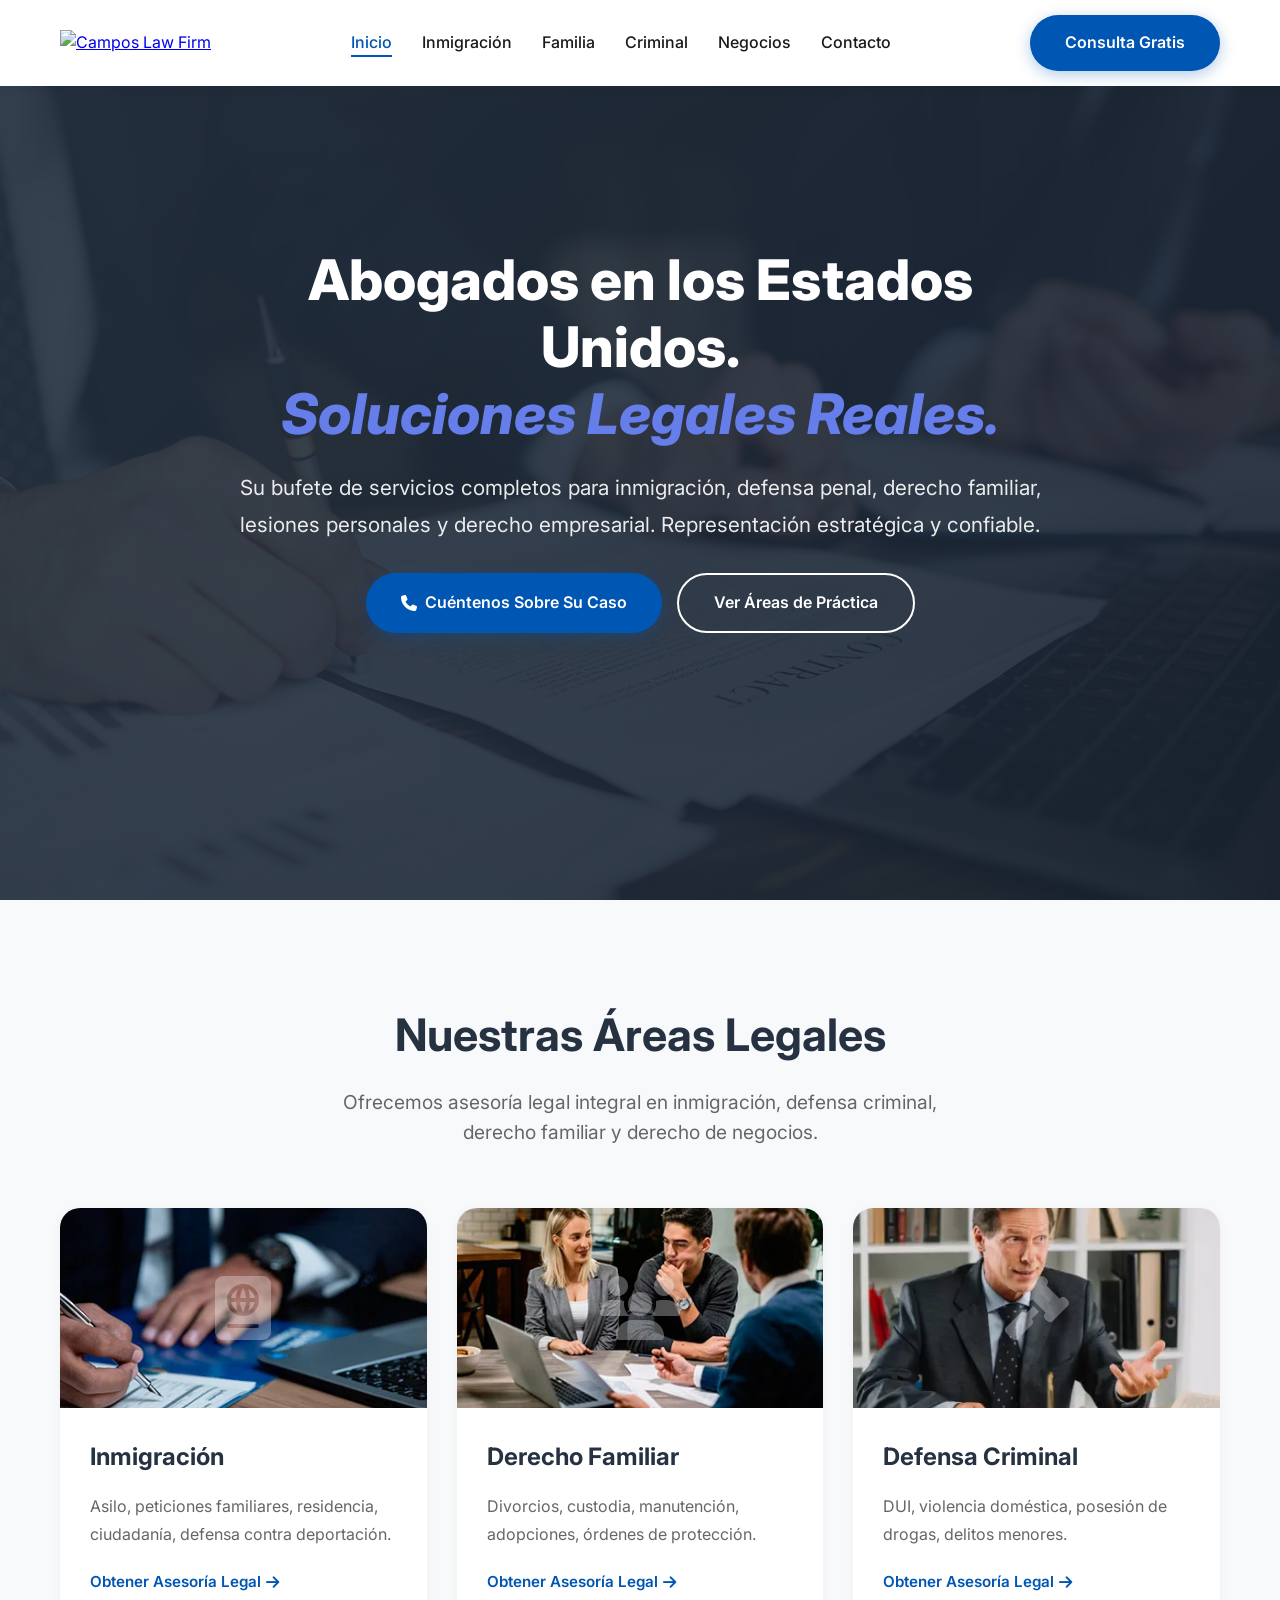
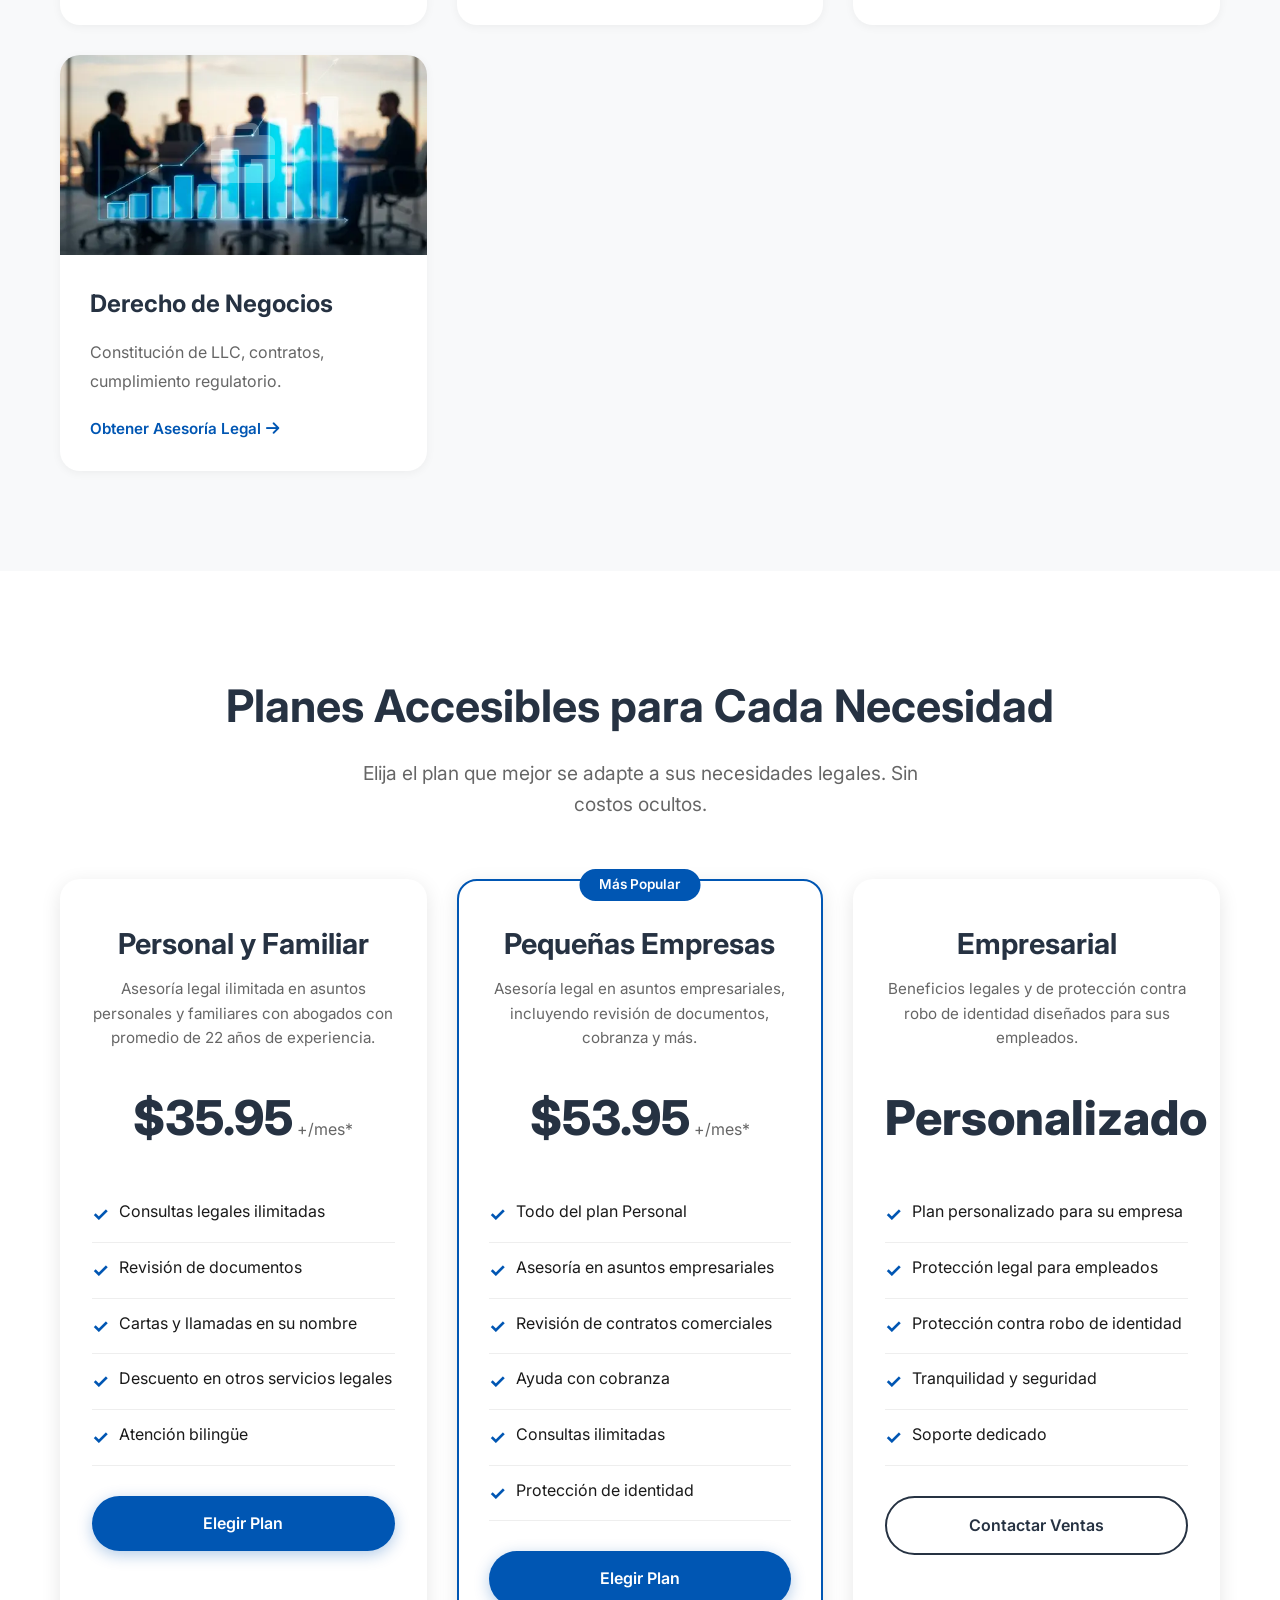
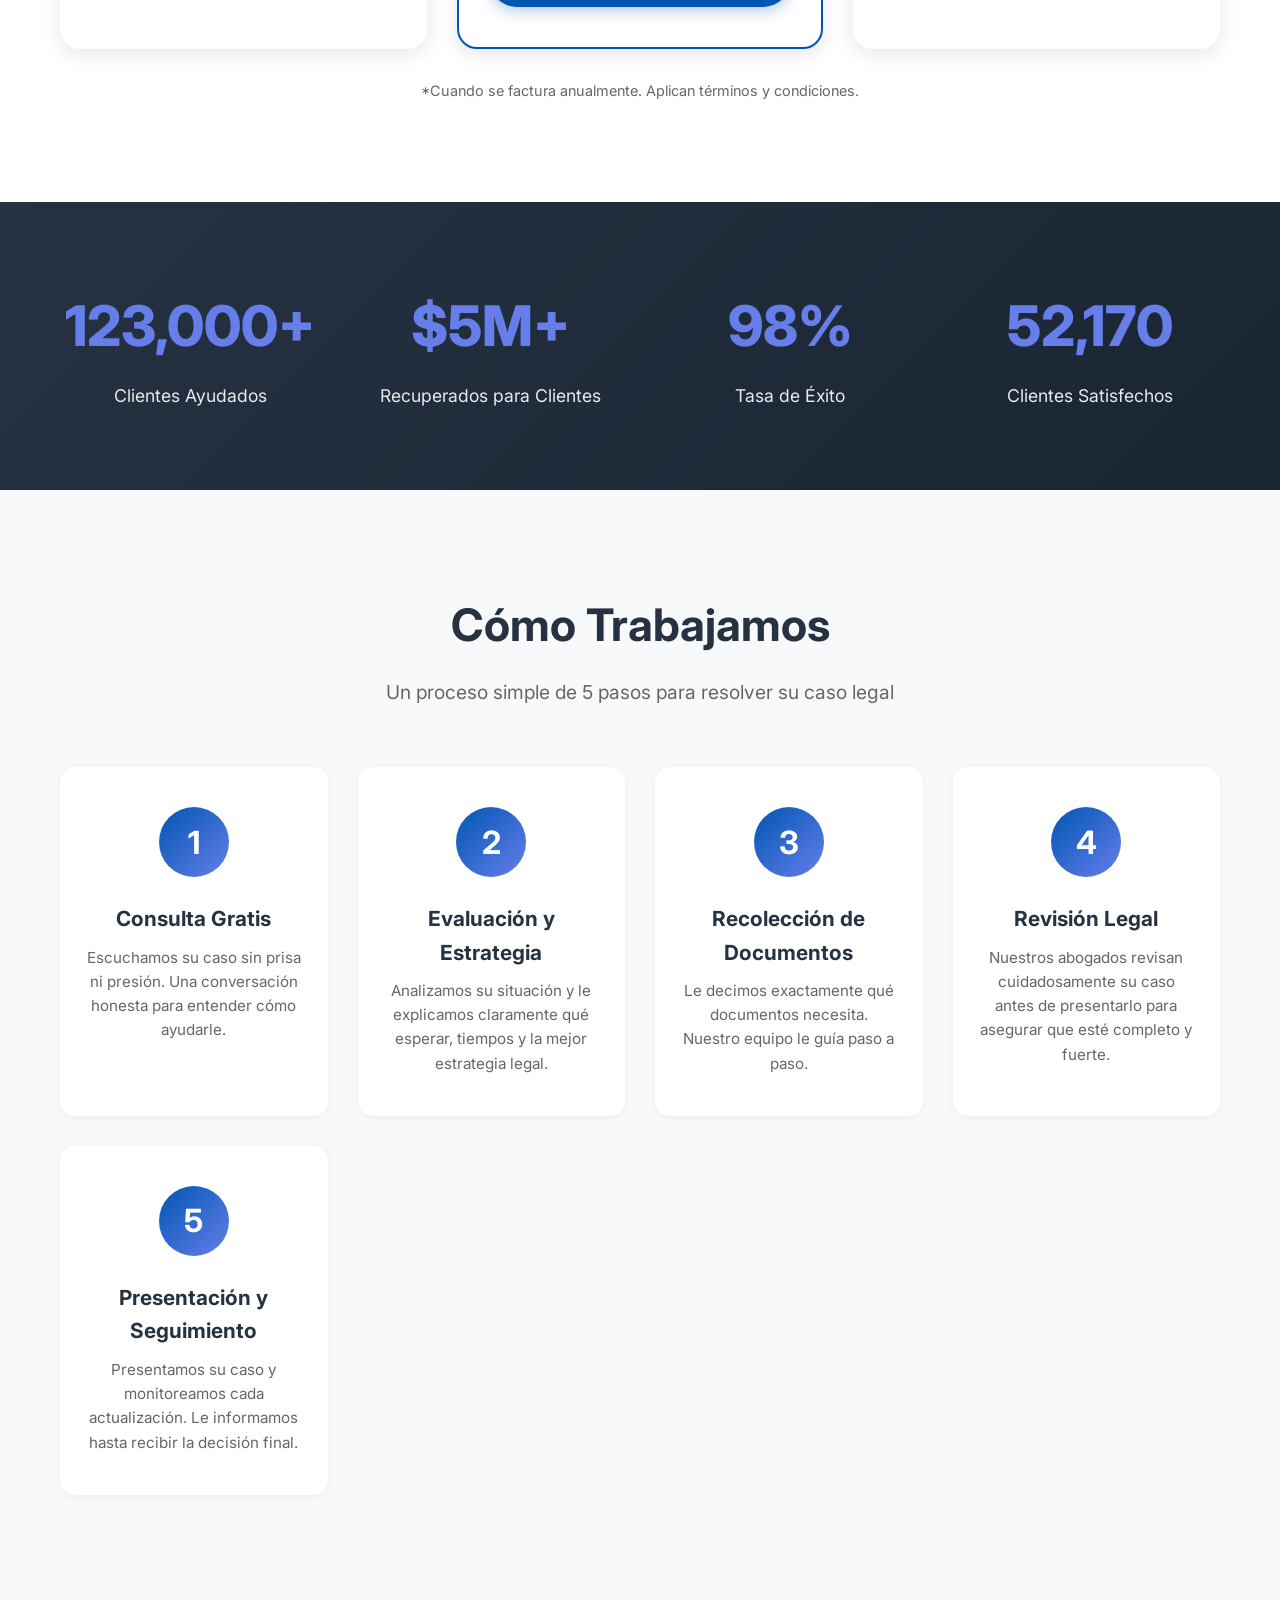
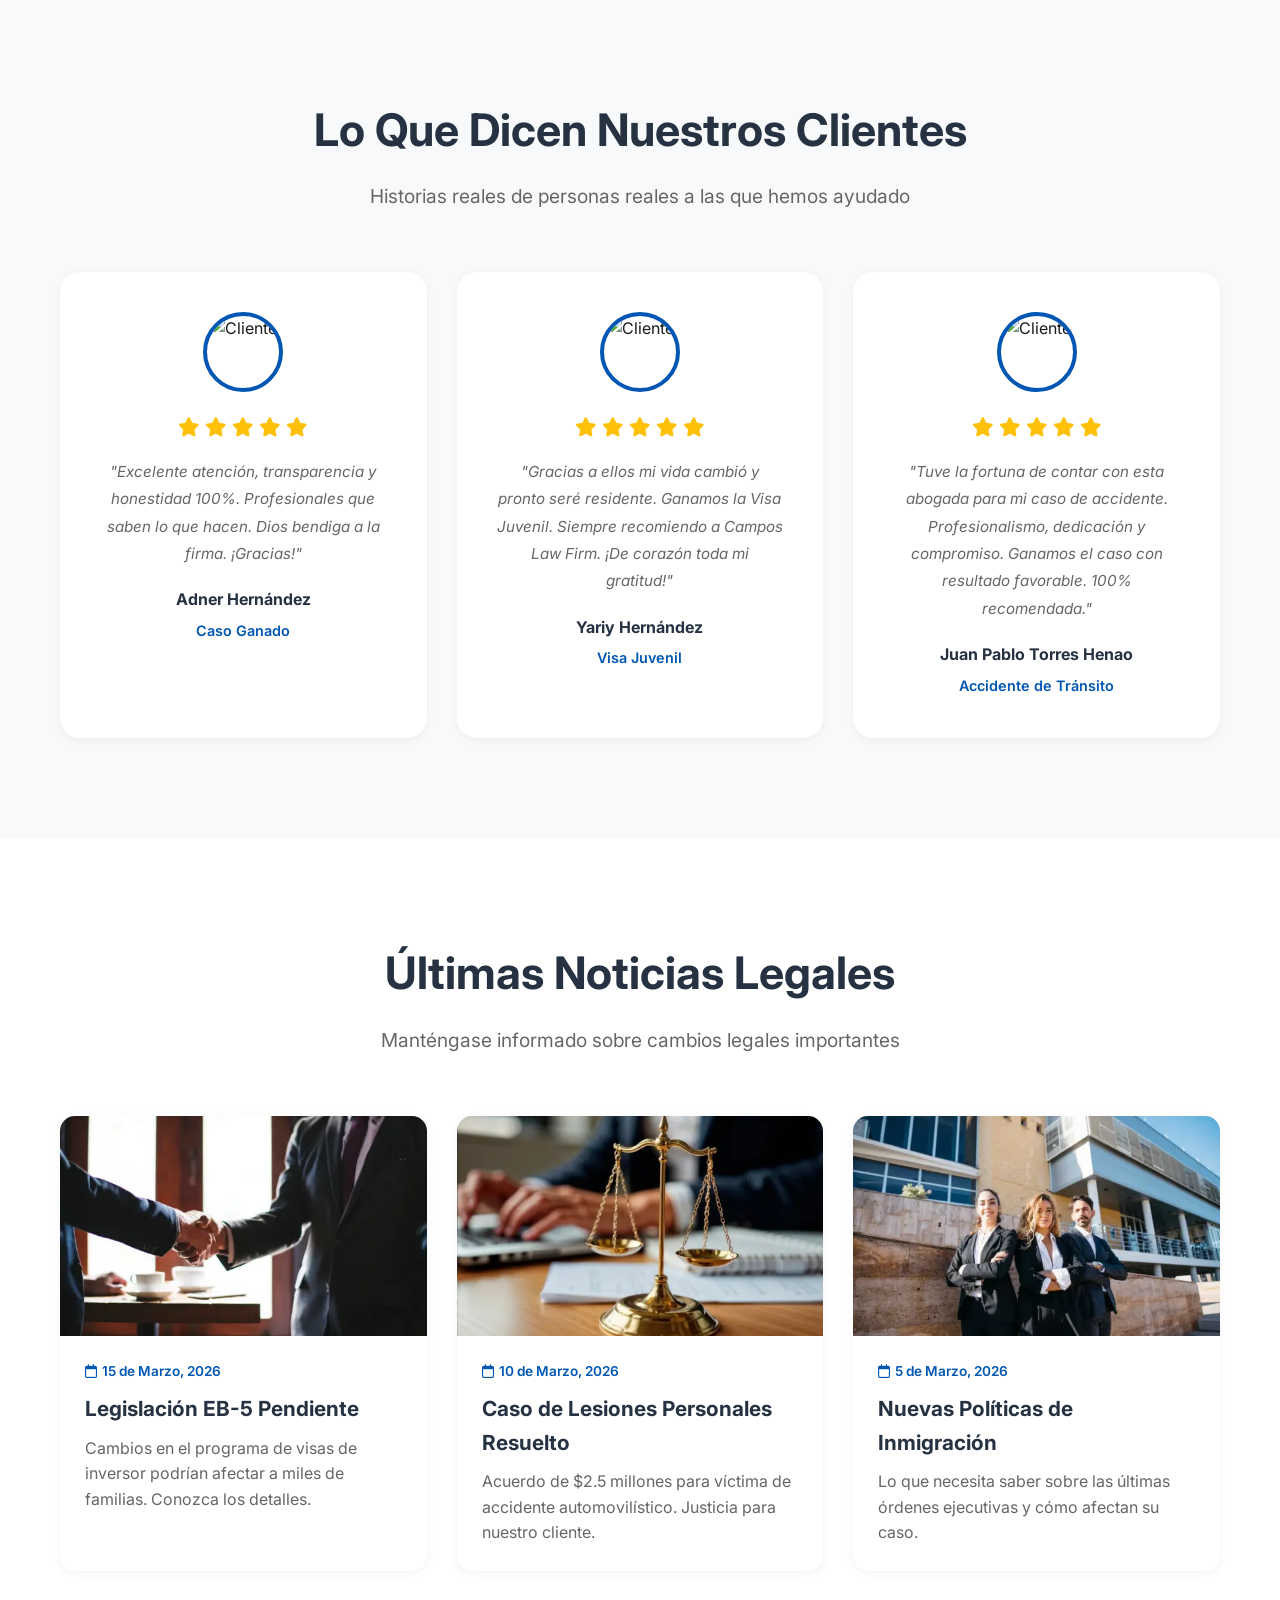
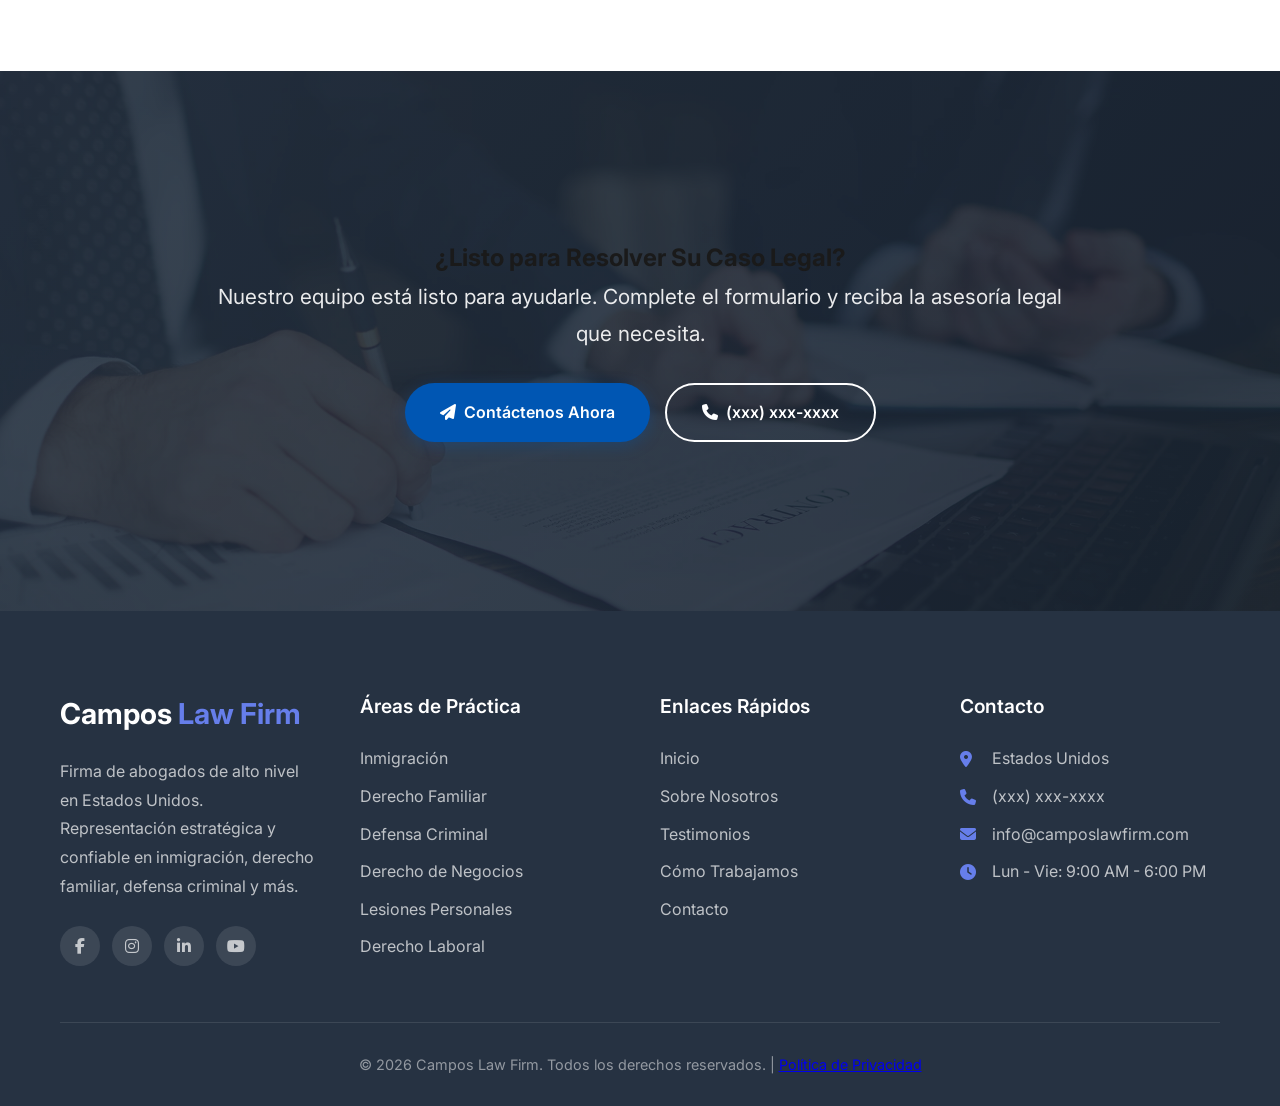
==== index.html @ b009c507 "Con header y footer" ====
<!DOCTYPE html>
<html lang="es">
<head>
  <meta charset="UTF-8">
  <meta name="viewport" content="width=device-width, initial-scale=1.0">
  <meta name="description" content="Campos Law Firm - Abogados en Estados Unidos. Especialistas en inmigración, derecho familiar, defensa criminal y más. Consulta gratis.">
  <title>Campos Law Firm | Abogados en Español - Estados Unidos</title>
  
  <!-- Fonts -->
  <link rel="preconnect" href="https://fonts.googleapis.com">
  <link rel="preconnect" href="https://fonts.gstatic.com" crossorigin>
  <link href="https://fonts.googleapis.com/css2?family=Inter:wght@400;500;600;700;800&display=swap" rel="stylesheet">
  
  <!-- Icons -->
  <link rel="stylesheet" href="https://cdnjs.cloudflare.com/ajax/libs/font-awesome/6.4.0/css/all.min.css">
  
  <!-- Styles -->
  <link rel="stylesheet" href="styles.css">
</head>
<body>
  <!-- Header Container -->
  <div id="header-container"></div>

  <!-- Hero Section -->
  <section class="hero">
    <div class="hero-content">
      <h1>Abogados en los Estados Unidos.<br><span>Soluciones Legales Reales.</span></h1>
      <p>Su bufete de servicios completos para inmigración, defensa penal, derecho familiar, lesiones personales y derecho empresarial. Representación estratégica y confiable.</p>
      <div class="hero-buttons">
        <a href="contacto.html" class="btn btn-primary">
          <i class="fas fa-phone"></i>
          Cuéntenos Sobre Su Caso
        </a>
        <a href="#areas" class="btn btn-outline">
          Ver Áreas de Práctica
        </a>
      </div>
    </div>
  </section>

  <!-- Áreas de Práctica -->
  <section id="areas" class="practice-areas">
    <div class="container">
      <div class="section-header animate-on-scroll">
        <h2>Nuestras Áreas Legales</h2>
        <p>Ofrecemos asesoría legal integral en inmigración, defensa criminal, derecho familiar y derecho de negocios.</p>
      </div>
      
      <div class="areas-grid">
        <a href="inmigracion.html" class="area-card animate-on-scroll">
          <div class="area-card-image">
            <img src="images/practice-inmigracion.webp" alt="Inmigración">
            <i class="fas fa-passport area-card-icon"></i>
          </div>
          <div class="area-card-content">
            <h3>Inmigración</h3>
            <p>Asilo, peticiones familiares, residencia, ciudadanía, defensa contra deportación.</p>
            <span class="read-more">Obtener Asesoría Legal <i class="fas fa-arrow-right"></i></span>
          </div>
        </a>
        
        <a href="familia.html" class="area-card animate-on-scroll">
          <div class="area-card-image">
            <img src="images/practice-familiar.webp" alt="Derecho Familiar">
            <i class="fas fa-users area-card-icon"></i>
          </div>
          <div class="area-card-content">
            <h3>Derecho Familiar</h3>
            <p>Divorcios, custodia, manutención, adopciones, órdenes de protección.</p>
            <span class="read-more">Obtener Asesoría Legal <i class="fas fa-arrow-right"></i></span>
          </div>
        </a>
        
        <a href="criminal.html" class="area-card animate-on-scroll">
          <div class="area-card-image">
            <img src="images/practice-criminal.webp" alt="Defensa Criminal">
            <i class="fas fa-gavel area-card-icon"></i>
          </div>
          <div class="area-card-content">
            <h3>Defensa Criminal</h3>
            <p>DUI, violencia doméstica, posesión de drogas, delitos menores.</p>
            <span class="read-more">Obtener Asesoría Legal <i class="fas fa-arrow-right"></i></span>
          </div>
        </a>
        
        <a href="negocios.html" class="area-card animate-on-scroll">
          <div class="area-card-image">
            <img src="images/practice-negocios.webp" alt="Derecho de Negocios">
            <i class="fas fa-briefcase area-card-icon"></i>
          </div>
          <div class="area-card-content">
            <h3>Derecho de Negocios</h3>
            <p>Constitución de LLC, contratos, cumplimiento regulatorio.</p>
            <span class="read-more">Obtener Asesoría Legal <i class="fas fa-arrow-right"></i></span>
          </div>
        </a>
      </div>
    </div>
  </section>

  <!-- Planes y Precios -->
  <section class="pricing">
    <div class="container">
      <div class="section-header animate-on-scroll">
        <h2>Planes Accesibles para Cada Necesidad</h2>
        <p>Elija el plan que mejor se adapte a sus necesidades legales. Sin costos ocultos.</p>
      </div>
      
      <div class="pricing-grid">
        <div class="pricing-card animate-on-scroll">
          <div class="pricing-header">
            <h3>Personal y Familiar</h3>
            <p>Asesoría legal ilimitada en asuntos personales y familiares con abogados con promedio de 22 años de experiencia.</p>
          </div>
          <div class="pricing-price">
            <span class="amount">$35.95</span>
            <span class="period">+/mes*</span>
          </div>
          <ul class="pricing-features">
            <li>Consultas legales ilimitadas</li>
            <li>Revisión de documentos</li>
            <li>Cartas y llamadas en su nombre</li>
            <li>Descuento en otros servicios legales</li>
            <li>Atención bilingüe</li>
          </ul>
          <a href="contacto.html" class="btn btn-primary">Elegir Plan</a>
        </div>
        
        <div class="pricing-card featured animate-on-scroll">
          <div class="pricing-header">
            <h3>Pequeñas Empresas</h3>
            <p>Asesoría legal en asuntos empresariales, incluyendo revisión de documentos, cobranza y más.</p>
          </div>
          <div class="pricing-price">
            <span class="amount">$53.95</span>
            <span class="period">+/mes*</span>
          </div>
          <ul class="pricing-features">
            <li>Todo del plan Personal</li>
            <li>Asesoría en asuntos empresariales</li>
            <li>Revisión de contratos comerciales</li>
            <li>Ayuda con cobranza</li>
            <li>Consultas ilimitadas</li>
            <li>Protección de identidad</li>
          </ul>
          <a href="contacto.html" class="btn btn-primary">Elegir Plan</a>
        </div>
        
        <div class="pricing-card animate-on-scroll">
          <div class="pricing-header">
            <h3>Empresarial</h3>
            <p>Beneficios legales y de protección contra robo de identidad diseñados para sus empleados.</p>
          </div>
          <div class="pricing-price">
            <span class="amount">Personalizado</span>
          </div>
          <ul class="pricing-features">
            <li>Plan personalizado para su empresa</li>
            <li>Protección legal para empleados</li>
            <li>Protección contra robo de identidad</li>
            <li>Tranquilidad y seguridad</li>
            <li>Soporte dedicado</li>
          </ul>
          <a href="contacto.html" class="btn btn-outline" style="color: #263242; border-color: #263242;">Contactar Ventas</a>
        </div>
      </div>
      
      <p style="text-align: center; margin-top: 30px; color: #666; font-size: 0.9rem;">*Cuando se factura anualmente. Aplican términos y condiciones.</p>
    </div>
  </section>

  <!-- Estadísticas -->
  <section class="stats">
    <div class="container">
      <div class="stats-grid">
        <div class="stat-item animate-on-scroll">
          <h3>123,000+</h3>
          <p>Clientes Ayudados</p>
        </div>
        <div class="stat-item animate-on-scroll">
          <h3>$5M+</h3>
          <p>Recuperados para Clientes</p>
        </div>
        <div class="stat-item animate-on-scroll">
          <h3>98%</h3>
          <p>Tasa de Éxito</p>
        </div>
        <div class="stat-item animate-on-scroll">
          <h3>52,170</h3>
          <p>Clientes Satisfechos</p>
        </div>
      </div>
    </div>
  </section>

  <!-- Proceso -->
  <section id="proceso" class="process">
    <div class="container">
      <div class="section-header animate-on-scroll">
        <h2>Cómo Trabajamos</h2>
        <p>Un proceso simple de 5 pasos para resolver su caso legal</p>
      </div>
      
      <div class="process-steps">
        <div class="step animate-on-scroll">
          <div class="step-number">1</div>
          <h3>Consulta Gratis</h3>
          <p>Escuchamos su caso sin prisa ni presión. Una conversación honesta para entender cómo ayudarle.</p>
        </div>
        
        <div class="step animate-on-scroll">
          <div class="step-number">2</div>
          <h3>Evaluación y Estrategia</h3>
          <p>Analizamos su situación y le explicamos claramente qué esperar, tiempos y la mejor estrategia legal.</p>
        </div>
        
        <div class="step animate-on-scroll">
          <div class="step-number">3</div>
          <h3>Recolección de Documentos</h3>
          <p>Le decimos exactamente qué documentos necesita. Nuestro equipo le guía paso a paso.</p>
        </div>
        
        <div class="step animate-on-scroll">
          <div class="step-number">4</div>
          <h3>Revisión Legal</h3>
          <p>Nuestros abogados revisan cuidadosamente su caso antes de presentarlo para asegurar que esté completo y fuerte.</p>
        </div>
        
        <div class="step animate-on-scroll">
          <div class="step-number">5</div>
          <h3>Presentación y Seguimiento</h3>
          <p>Presentamos su caso y monitoreamos cada actualización. Le informamos hasta recibir la decisión final.</p>
        </div>
      </div>
    </div>
  </section>

  <!-- Testimonios -->
  <section id="testimonios" class="testimonials">
    <div class="container">
      <div class="section-header animate-on-scroll">
        <h2>Lo Que Dicen Nuestros Clientes</h2>
        <p>Historias reales de personas reales a las que hemos ayudado</p>
      </div>
      
      <div class="testimonials-grid">
        <div class="testimonial-card animate-on-scroll">
          <div class="testimonial-avatar">
            <img src="images/testimonial-1.webp" alt="Cliente">
          </div>
          <div class="stars">
            <i class="fas fa-star"></i>
            <i class="fas fa-star"></i>
            <i class="fas fa-star"></i>
            <i class="fas fa-star"></i>
            <i class="fas fa-star"></i>
          </div>
          <p>"Excelente atención, transparencia y honestidad 100%. Profesionales que saben lo que hacen. Dios bendiga a la firma. ¡Gracias!"</p>
          <h4>Adner Hernández</h4>
          <span class="case-type">Caso Ganado</span>
        </div>
        
        <div class="testimonial-card animate-on-scroll">
          <div class="testimonial-avatar">
            <img src="images/testimonial-2.webp" alt="Cliente">
          </div>
          <div class="stars">
            <i class="fas fa-star"></i>
            <i class="fas fa-star"></i>
            <i class="fas fa-star"></i>
            <i class="fas fa-star"></i>
            <i class="fas fa-star"></i>
          </div>
          <p>"Gracias a ellos mi vida cambió y pronto seré residente. Ganamos la Visa Juvenil. Siempre recomiendo a Campos Law Firm. ¡De corazón toda mi gratitud!"</p>
          <h4>Yariy Hernández</h4>
          <span class="case-type">Visa Juvenil</span>
        </div>
        
        <div class="testimonial-card animate-on-scroll">
          <div class="testimonial-avatar">
            <img src="images/testimonial-3.webp" alt="Cliente">
          </div>
          <div class="stars">
            <i class="fas fa-star"></i>
            <i class="fas fa-star"></i>
            <i class="fas fa-star"></i>
            <i class="fas fa-star"></i>
            <i class="fas fa-star"></i>
          </div>
          <p>"Tuve la fortuna de contar con esta abogada para mi caso de accidente. Profesionalismo, dedicación y compromiso. Ganamos el caso con resultado favorable. 100% recomendada."</p>
          <h4>Juan Pablo Torres Henao</h4>
          <span class="case-type">Accidente de Tránsito</span>
        </div>
      </div>
    </div>
  </section>

  <!-- Noticias -->
  <section class="news">
    <div class="container">
      <div class="section-header animate-on-scroll">
        <h2>Últimas Noticias Legales</h2>
        <p>Manténgase informado sobre cambios legales importantes</p>
      </div>
      
      <div class="news-grid">
        <article class="news-card animate-on-scroll">
          <div class="news-img" style="background-image: url('images/news-1.webp')"></div>
          <div class="news-content">
            <span class="news-date"><i class="far fa-calendar"></i> 15 de Marzo, 2026</span>
            <h3>Legislación EB-5 Pendiente</h3>
            <p>Cambios en el programa de visas de inversor podrían afectar a miles de familias. Conozca los detalles.</p>
          </div>
        </article>
        
        <article class="news-card animate-on-scroll">
          <div class="news-img" style="background-image: url('images/news-2.webp')"></div>
          <div class="news-content">
            <span class="news-date"><i class="far fa-calendar"></i> 10 de Marzo, 2026</span>
            <h3>Caso de Lesiones Personales Resuelto</h3>
            <p>Acuerdo de $2.5 millones para víctima de accidente automovilístico. Justicia para nuestro cliente.</p>
          </div>
        </article>
        
        <article class="news-card animate-on-scroll">
          <div class="news-img" style="background-image: url('images/news-3.webp')"></div>
          <div class="news-content">
            <span class="news-date"><i class="far fa-calendar"></i> 5 de Marzo, 2026</span>
            <h3>Nuevas Políticas de Inmigración</h3>
            <p>Lo que necesita saber sobre las últimas órdenes ejecutivas y cómo afectan su caso.</p>
          </div>
        </article>
      </div>
    </div>
  </section>

  <!-- CTA Final -->
  <section class="hero" style="min-height: 60vh; padding: 120px 0;">
    <div class="hero-content">
      <h2>¿Listo para Resolver Su Caso Legal?</h2>
      <p>Nuestro equipo está listo para ayudarle. Complete el formulario y reciba la asesoría legal que necesita.</p>
      <div class="hero-buttons">
        <a href="contacto.html" class="btn btn-primary">
          <i class="fas fa-paper-plane"></i>
          Contáctenos Ahora
        </a>
        <a href="tel:xxx-xxx-xxxx" class="btn btn-outline">
          <i class="fas fa-phone"></i>
          (xxx) xxx-xxxx
        </a>
      </div>
    </div>
  </section>

  <!-- Footer Container -->
  <div id="footer-container"></div>

  <!-- Scripts -->
  <script src="script.js"></script>
</body>
</html>
---- styles.css ----
/* ========================================
   VARIABLES Y RESET
======================================== */
:root {
  --primary-color: #263242;
  --secondary-color: #0056b3;
  --accent-color: #667eea;
  --text-dark: #1a1a1a;
  --text-light: #666;
  --bg-light: #f8f9fa;
  --white: #ffffff;
  --transition: all 0.3s cubic-bezier(0.4, 0, 0.2, 1);
  --shadow-sm: 0 2px 10px rgba(0,0,0,0.05);
  --shadow-md: 0 5px 20px rgba(0,0,0,0.1);
  --shadow-lg: 0 10px 40px rgba(0,0,0,0.15);
}

* {
  margin: 0;
  padding: 0;
  box-sizing: border-box;
}

html {
  scroll-behavior: smooth;
}

body {
  font-family: 'Inter', -apple-system, BlinkMacSystemFont, 'Segoe UI', Roboto, sans-serif;
  line-height: 1.6;
  color: var(--text-dark);
  overflow-x: hidden;
}

.container {
  max-width: 1200px;
  margin: 0 auto;
  padding: 0 20px;
}

/* ========================================
   HEADER
======================================== */
.header {
  position: fixed;
  top: 0;
  width: 100%;
  background: var(--white);
  box-shadow: var(--shadow-sm);
  z-index: 1000;
  padding: 15px 0;
  transition: var(--transition);
}

.header.scrolled {
  padding: 10px 0;
  box-shadow: var(--shadow-md);
}

.header-inner {
  display: flex;
  justify-content: space-between;
  align-items: center;
}

.logo-img {
  height: 50px;
  width: auto;
  transition: var(--transition);
}

.header.scrolled .logo-img {
  height: 45px;
}

.nav ul {
  display: flex;
  gap: 30px;
  list-style: none;
  align-items: center;
}

.nav a {
  text-decoration: none;
  color: var(--text-dark);
  font-weight: 500;
  transition: var(--transition);
  position: relative;
  padding: 5px 0;
}

.nav a::after {
  content: '';
  position: absolute;
  bottom: 0;
  left: 0;
  width: 0;
  height: 2px;
  background: var(--secondary-color);
  transition: width 0.3s ease;
}

.nav a:hover::after,
.nav a.active::after {
  width: 100%;
}

.nav a:hover,
.nav a.active {
  color: var(--secondary-color);
}

.header-actions {
  display: flex;
  align-items: center;
  gap: 20px;
}

.btn-header {
  padding: 10px 25px;
  font-size: 0.9rem;
}

.menu-btn {
  display: none;
  font-size: 1.5rem;
  cursor: pointer;
  color: var(--primary-color);
}

/* ========================================
   HERO SECTION
======================================== */
.hero {
  min-height: 100vh;
  background: linear-gradient(135deg, var(--primary-color) 0%, #1a2533 100%);
  display: flex;
  align-items: center;
  text-align: center;
  padding-top: 80px;
  position: relative;
  overflow: hidden;
}

.hero::before {
  content: '';
  position: absolute;
  top: 0;
  left: 0;
  right: 0;
  bottom: 0;
  background: url('images/hero-bg.webp') center/cover;
  opacity: 0.1;
}

.hero-content {
  position: relative;
  z-index: 1;
  max-width: 900px;
  margin: 0 auto;
  padding: 0 20px;
  animation: fadeInUp 1s ease;
}

.hero-content h1 {
  font-size: 3.5rem;
  font-weight: 800;
  color: var(--white);
  margin-bottom: 20px;
  line-height: 1.2;
}

.hero-content h1 span {
  color: var(--accent-color);
  font-style: italic;
}

.hero-content p {
  font-size: 1.3rem;
  color: rgba(255,255,255,0.9);
  margin-bottom: 30px;
  line-height: 1.8;
}

.hero-buttons {
  display: flex;
  gap: 15px;
  justify-content: center;
  flex-wrap: wrap;
}

.btn {
  display: inline-flex;
  align-items: center;
  gap: 8px;
  padding: 15px 35px;
  border-radius: 50px;
  text-decoration: none;
  font-weight: 600;
  transition: var(--transition);
  border: none;
  cursor: pointer;
  font-size: 1rem;
}

.btn-primary {
  background: var(--secondary-color);
  color: var(--white);
  box-shadow: 0 4px 15px rgba(0,86,179,0.3);
}

.btn-primary:hover {
  background: #004099;
  transform: translateY(-3px);
  box-shadow: 0 6px 20px rgba(0,86,179,0.4);
}

.btn-outline {
  border: 2px solid var(--white);
  color: var(--white);
  background: transparent;
}

.btn-outline:hover {
  background: var(--white);
  color: var(--primary-color);
  transform: translateY(-3px);
}

/* ========================================
   SECCIONES GENERALES
======================================== */
section {
  padding: 100px 0;
}

.section-header {
  text-align: center;
  margin-bottom: 60px;
}

.section-header h2 {
  font-size: 2.8rem;
  color: var(--primary-color);
  margin-bottom: 15px;
  font-weight: 700;
}

.section-header p {
  color: var(--text-light);
  font-size: 1.2rem;
  max-width: 600px;
  margin: 0 auto;
}

/* ========================================
   ÁREAS DE PRÁCTICA - MEJORADAS
======================================== */
.practice-areas {
  background: var(--bg-light);
}

.areas-grid {
  display: grid;
  grid-template-columns: repeat(auto-fit, minmax(300px, 1fr));
  gap: 30px;
}

.area-card {
  background: var(--white);
  border-radius: 20px;
  overflow: hidden;
  box-shadow: var(--shadow-sm);
  transition: var(--transition);
  text-decoration: none;
  color: inherit;
  display: block;
  position: relative;
}

.area-card:hover {
  transform: translateY(-10px);
  box-shadow: var(--shadow-lg);
}

.area-card-image {
  height: 200px;
  background: linear-gradient(135deg, var(--primary-color), var(--secondary-color));
  display: flex;
  align-items: center;
  justify-content: center;
  position: relative;
  overflow: hidden;
}

.area-card-image img {
  width: 100%;
  height: 100%;
  object-fit: cover;
  transition: transform 0.5s ease;
}

.area-card:hover .area-card-image img {
  transform: scale(1.1);
}

.area-card-icon {
  position: absolute;
  font-size: 4rem;
  color: rgba(255,255,255,0.3);
}

.area-card-content {
  padding: 30px;
}

.area-card h3 {
  font-size: 1.5rem;
  margin-bottom: 15px;
  color: var(--primary-color);
  font-weight: 700;
}

.area-card p {
  color: var(--text-light);
  margin-bottom: 20px;
  line-height: 1.8;
}

.read-more {
  color: var(--secondary-color);
  font-weight: 600;
  font-size: 0.95rem;
  display: inline-flex;
  align-items: center;
  gap: 5px;
  transition: gap 0.3s ease;
}

.area-card:hover .read-more {
  gap: 10px;
}

/* ========================================
   PRECIOS - TIPO LEGALSHIELD
======================================== */
.pricing {
  background: var(--white);
}

.pricing-grid {
  display: grid;
  grid-template-columns: repeat(auto-fit, minmax(320px, 1fr));
  gap: 30px;
  max-width: 1200px;
  margin: 0 auto;
}

.pricing-card {
  background: var(--white);
  border-radius: 20px;
  padding: 40px 30px;
  box-shadow: var(--shadow-md);
  transition: var(--transition);
  position: relative;
  border: 2px solid transparent;
}

.pricing-card.featured {
  border-color: var(--secondary-color);
  transform: scale(1.05);
}

.pricing-card.featured::before {
  content: 'Más Popular';
  position: absolute;
  top: -12px;
  left: 50%;
  transform: translateX(-50%);
  background: var(--secondary-color);
  color: var(--white);
  padding: 5px 20px;
  border-radius: 20px;
  font-size: 0.85rem;
  font-weight: 600;
}

.pricing-card:hover {
  transform: translateY(-10px);
  box-shadow: var(--shadow-lg);
}

.pricing-card.featured:hover {
  transform: scale(1.05) translateY(-10px);
}

.pricing-header {
  text-align: center;
  margin-bottom: 30px;
}

.pricing-header h3 {
  font-size: 1.8rem;
  color: var(--primary-color);
  margin-bottom: 10px;
  font-weight: 700;
}

.pricing-header p {
  color: var(--text-light);
  font-size: 0.95rem;
  line-height: 1.6;
}

.pricing-price {
  text-align: center;
  margin-bottom: 30px;
}

.pricing-price .amount {
  font-size: 3rem;
  font-weight: 800;
  color: var(--primary-color);
}

.pricing-price .period {
  color: var(--text-light);
  font-size: 1rem;
}

.pricing-features {
  list-style: none;
  margin-bottom: 30px;
}

.pricing-features li {
  padding: 12px 0;
  border-bottom: 1px solid #eee;
  display: flex;
  align-items: start;
  gap: 10px;
}

.pricing-features li::before {
  content: '✓';
  color: var(--secondary-color);
  font-weight: bold;
  font-size: 1.2rem;
}

.pricing-card .btn {
  width: 100%;
  justify-content: center;
}

/* ========================================
   PROCESO (5 pasos)
======================================== */
.process {
  background: var(--bg-light);
}

.process-steps {
  display: grid;
  grid-template-columns: repeat(auto-fit, minmax(220px, 1fr));
  gap: 30px;
}

.step {
  text-align: center;
  padding: 40px 25px;
  background: var(--white);
  border-radius: 15px;
  box-shadow: var(--shadow-sm);
  transition: var(--transition);
  position: relative;
}

.step:hover {
  transform: translateY(-10px);
  box-shadow: var(--shadow-lg);
}

.step-number {
  width: 70px;
  height: 70px;
  background: linear-gradient(135deg, var(--secondary-color), var(--accent-color));
  color: var(--white);
  font-size: 2rem;
  font-weight: bold;
  border-radius: 50%;
  display: flex;
  align-items: center;
  justify-content: center;
  margin: 0 auto 25px;
  position: relative;
  animation: pulse 2s infinite;
}

@keyframes pulse {
  0%, 100% {
    box-shadow: 0 0 0 0 rgba(0,86,179,0.4);
  }
  50% {
    box-shadow: 0 0 0 15px rgba(0,86,179,0);
  }
}

.step h3 {
  font-size: 1.3rem;
  color: var(--primary-color);
  margin-bottom: 10px;
  font-weight: 700;
}

.step p {
  color: var(--text-light);
  font-size: 0.95rem;
  line-height: 1.6;
}

/* ========================================
   ESTADÍSTICAS
======================================== */
.stats {
  background: linear-gradient(135deg, var(--primary-color) 0%, #1a2533 100%);
  color: var(--white);
  padding: 80px 0;
}

.stats-grid {
  display: grid;
  grid-template-columns: repeat(auto-fit, minmax(200px, 1fr));
  gap: 40px;
  text-align: center;
}

.stat-item h3 {
  font-size: 3.5rem;
  font-weight: 800;
  margin-bottom: 10px;
  color: var(--accent-color);
}

.stat-item p {
  font-size: 1.1rem;
  opacity: 0.9;
}

/* ========================================
   TESTIMONIALS
======================================== */
.testimonials {
  background: var(--bg-light);
}

.testimonials-grid {
  display: grid;
  grid-template-columns: repeat(auto-fit, minmax(350px, 1fr));
  gap: 30px;
}

.testimonial-card {
  background: var(--white);
  padding: 40px;
  border-radius: 20px;
  box-shadow: var(--shadow-sm);
  transition: var(--transition);
  text-align: center;
}

.testimonial-card:hover {
  transform: translateY(-5px);
  box-shadow: var(--shadow-lg);
}

.testimonial-avatar {
  width: 80px;
  height: 80px;
  border-radius: 50%;
  margin: 0 auto 20px;
  overflow: hidden;
  border: 4px solid var(--secondary-color);
}

.testimonial-avatar img {
  width: 100%;
  height: 100%;
  object-fit: cover;
}

.testimonial-card .stars {
  color: #ffc107;
  margin-bottom: 15px;
  font-size: 1.2rem;
}

.testimonial-card p {
  font-style: italic;
  margin-bottom: 20px;
  color: var(--text-light);
  line-height: 1.8;
  font-size: 0.95rem;
}

.testimonial-card h4 {
  color: var(--primary-color);
  font-weight: 700;
  margin-bottom: 5px;
}

.testimonial-card .case-type {
  color: var(--secondary-color);
  font-size: 0.9rem;
  font-weight: 600;
}

/* ========================================
   NEWS UPDATES
======================================== */
.news-grid {
  display: grid;
  grid-template-columns: repeat(auto-fit, minmax(350px, 1fr));
  gap: 30px;
}

.news-card {
  background: var(--white);
  border-radius: 15px;
  overflow: hidden;
  box-shadow: var(--shadow-sm);
  transition: var(--transition);
}

.news-card:hover {
  transform: translateY(-5px);
  box-shadow: var(--shadow-lg);
}

.news-img {
  height: 220px;
  background: linear-gradient(135deg, var(--primary-color), var(--secondary-color));
  background-size: cover;
  background-position: center;
}

.news-content {
  padding: 25px;
}

.news-date {
  color: var(--secondary-color);
  font-size: 0.85rem;
  margin-bottom: 10px;
  display: flex;
  align-items: center;
  gap: 5px;
  font-weight: 600;
}

.news-content h3 {
  margin-bottom: 10px;
  color: var(--primary-color);
  font-size: 1.3rem;
  font-weight: 700;
}

.news-content p {
  color: var(--text-light);
  line-height: 1.6;
}

/* ========================================
   FOOTER
======================================== */
.footer {
  background: var(--primary-color);
  color: var(--white);
  padding: 80px 0 30px;
}

.footer-grid {
  display: grid;
  grid-template-columns: repeat(auto-fit, minmax(250px, 1fr));
  gap: 40px;
  margin-bottom: 50px;
}

.footer-col h3 {
  font-size: 1.8rem;
  margin-bottom: 20px;
  font-weight: 700;
}

.footer-col h3 span {
  color: var(--accent-color);
}

.footer-col h4 {
  margin-bottom: 25px;
  font-size: 1.2rem;
  font-weight: 600;
}

.footer-col p {
  color: rgba(255,255,255,0.7);
  line-height: 1.8;
  margin-bottom: 20px;
}

.footer-col ul {
  list-style: none;
}

.footer-col ul li {
  margin-bottom: 12px;
}

.footer-col a {
  color: rgba(255,255,255,0.7);
  text-decoration: none;
  transition: var(--transition);
  display: inline-block;
}

.footer-col a:hover {
  color: var(--accent-color);
  transform: translateX(5px);
}

.contact-info li {
  display: flex;
  align-items: center;
  gap: 12px;
  color: rgba(255,255,255,0.7);
}

.contact-info li i {
  color: var(--accent-color);
  width: 20px;
}

.social {
  display: flex;
  gap: 12px;
  margin-top: 25px;
}

.social a {
  display: inline-flex;
  align-items: center;
  justify-content: center;
  width: 40px;
  height: 40px;
  background: rgba(255,255,255,0.1);
  border-radius: 50%;
  transition: var(--transition);
}

.social a:hover {
  background: var(--secondary-color);
  transform: translateY(-5px);
}

.footer-bottom {
  text-align: center;
  padding-top: 30px;
  border-top: 1px solid rgba(255,255,255,0.1);
  color: rgba(255,255,255,0.5);
  font-size: 0.9rem;
}

/* ========================================
   ANIMACIONES
======================================== */
@keyframes fadeInUp {
  from {
    opacity: 0;
    transform: translateY(30px);
  }
  to {
    opacity: 1;
    transform: translateY(0);
  }
}

@keyframes fadeIn {
  from {
    opacity: 0;
  }
  to {
    opacity: 1;
  }
}

.animate-on-scroll {
  opacity: 0;
  transform: translateY(30px);
  transition: opacity 0.6s ease, transform 0.6s ease;
}

.animate-on-scroll.animated {
  opacity: 1;
  transform: translateY(0);
}

/* ========================================
   RESPONSIVE
======================================== */
@media (max-width: 992px) {
  .header-actions .btn {
    display: none;
  }
  
  .menu-btn {
    display: block;
  }
  
  .nav {
    position: fixed;
    top: 80px;
    left: -100%;
    width: 100%;
    background: var(--white);
    padding: 30px 20px;
    transition: left 0.3s ease;
    box-shadow: var(--shadow-md);
  }
  
  .nav.active {
    left: 0;
  }
  
  .nav ul {
    flex-direction: column;
    align-items: center;
    gap: 20px;
  }
  
  .hero-content h1 {
    font-size: 2.5rem;
  }
  
  .section-header h2 {
    font-size: 2.2rem;
  }
  
  .pricing-card.featured {
    transform: scale(1);
  }
  
  .pricing-card.featured:hover {
    transform: translateY(-10px);
  }
}

@media (max-width: 768px) {
  .hero-content h1 {
    font-size: 2rem;
  }
  
  .hero-content p {
    font-size: 1.1rem;
  }
  
  .section-header h2 {
    font-size: 1.8rem;
  }
  
  .areas-grid,
  .testimonials-grid,
  .news-grid {
    grid-template-columns: 1fr;
  }
  
  .process-steps {
    grid-template-columns: 1fr;
  }
}
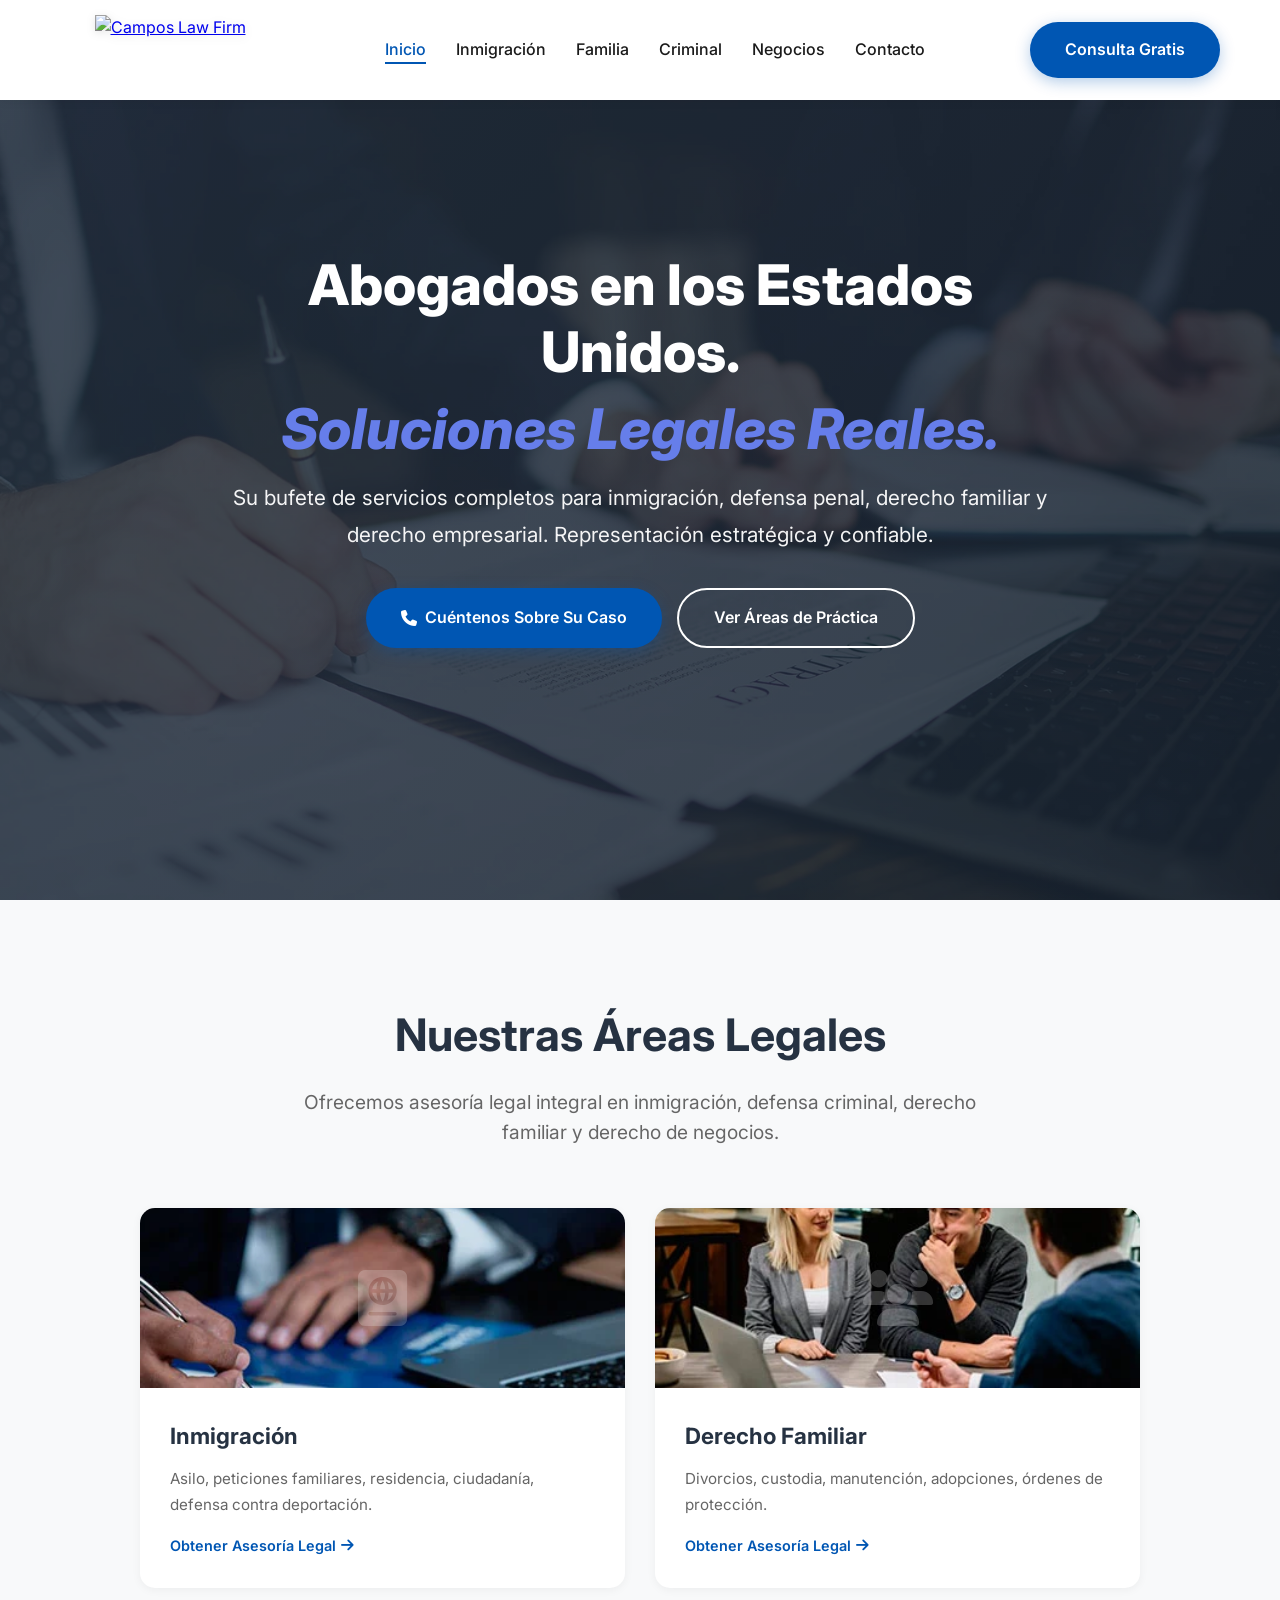
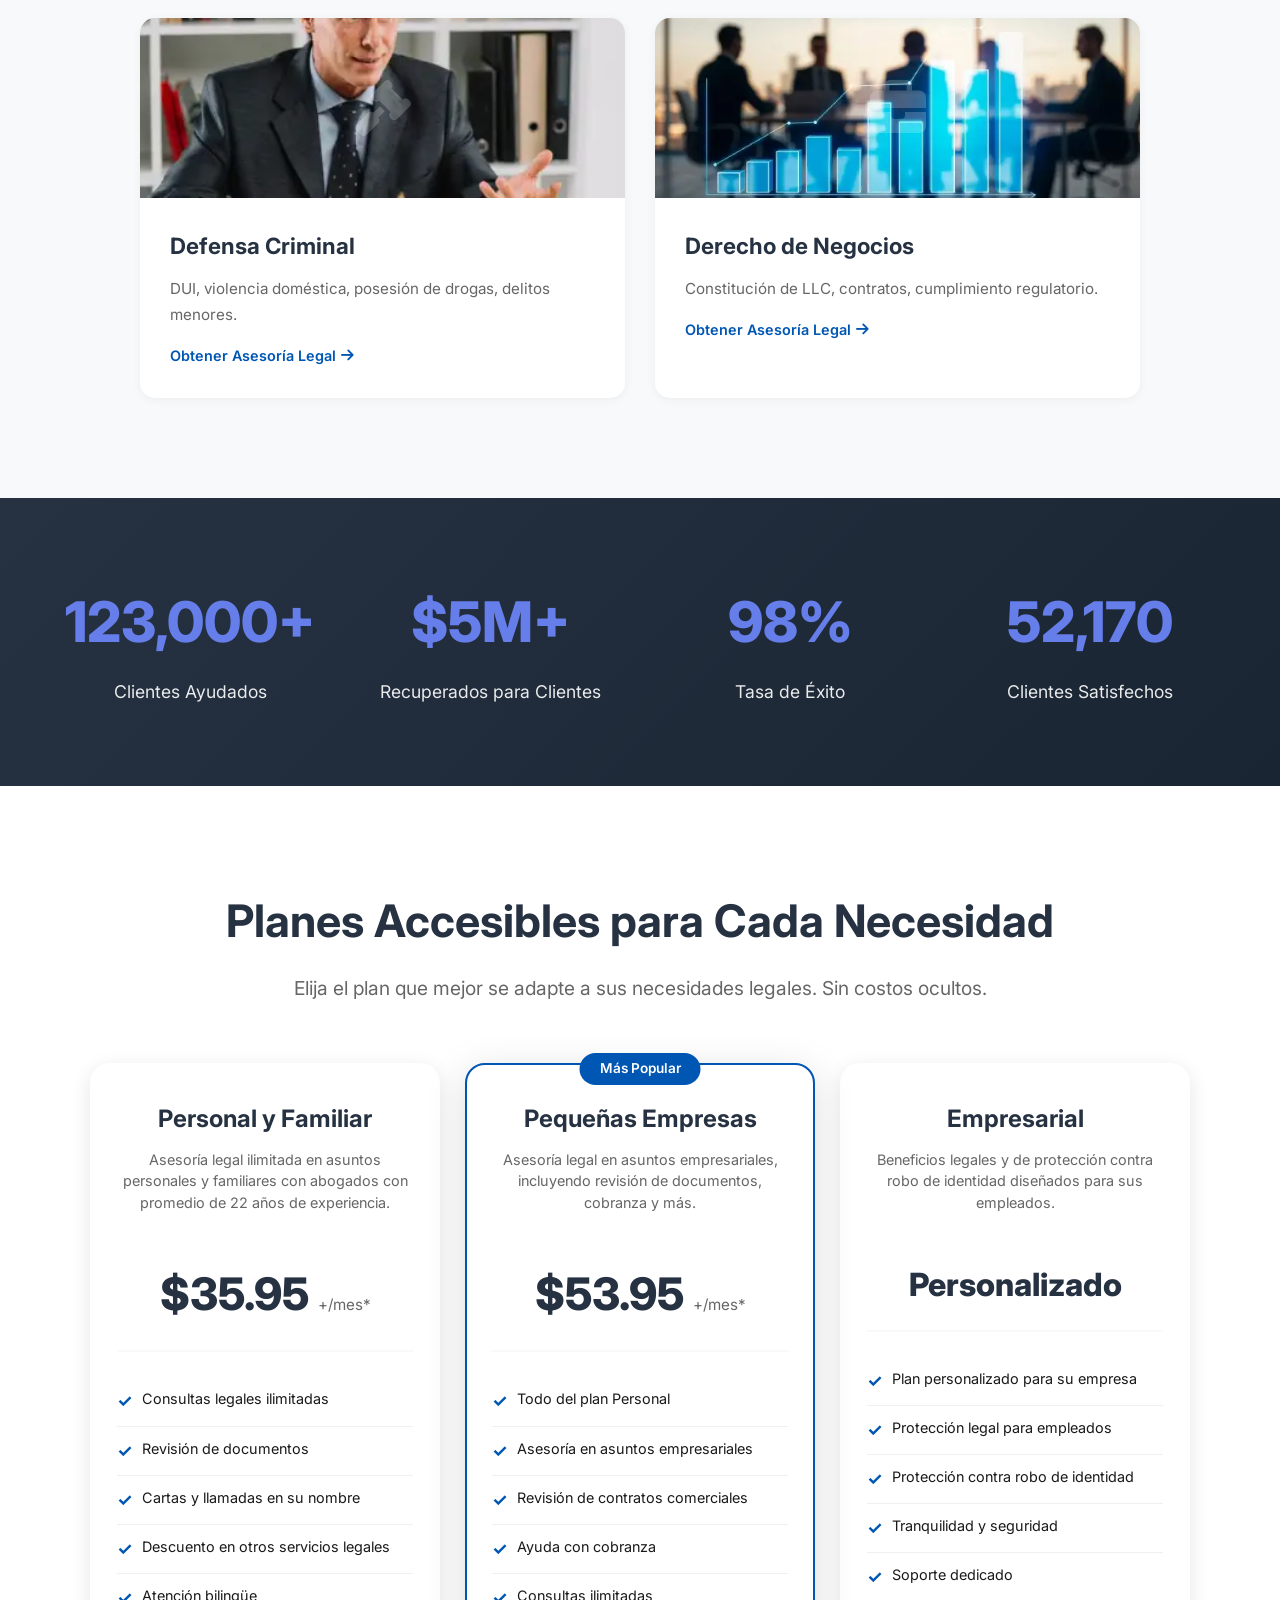
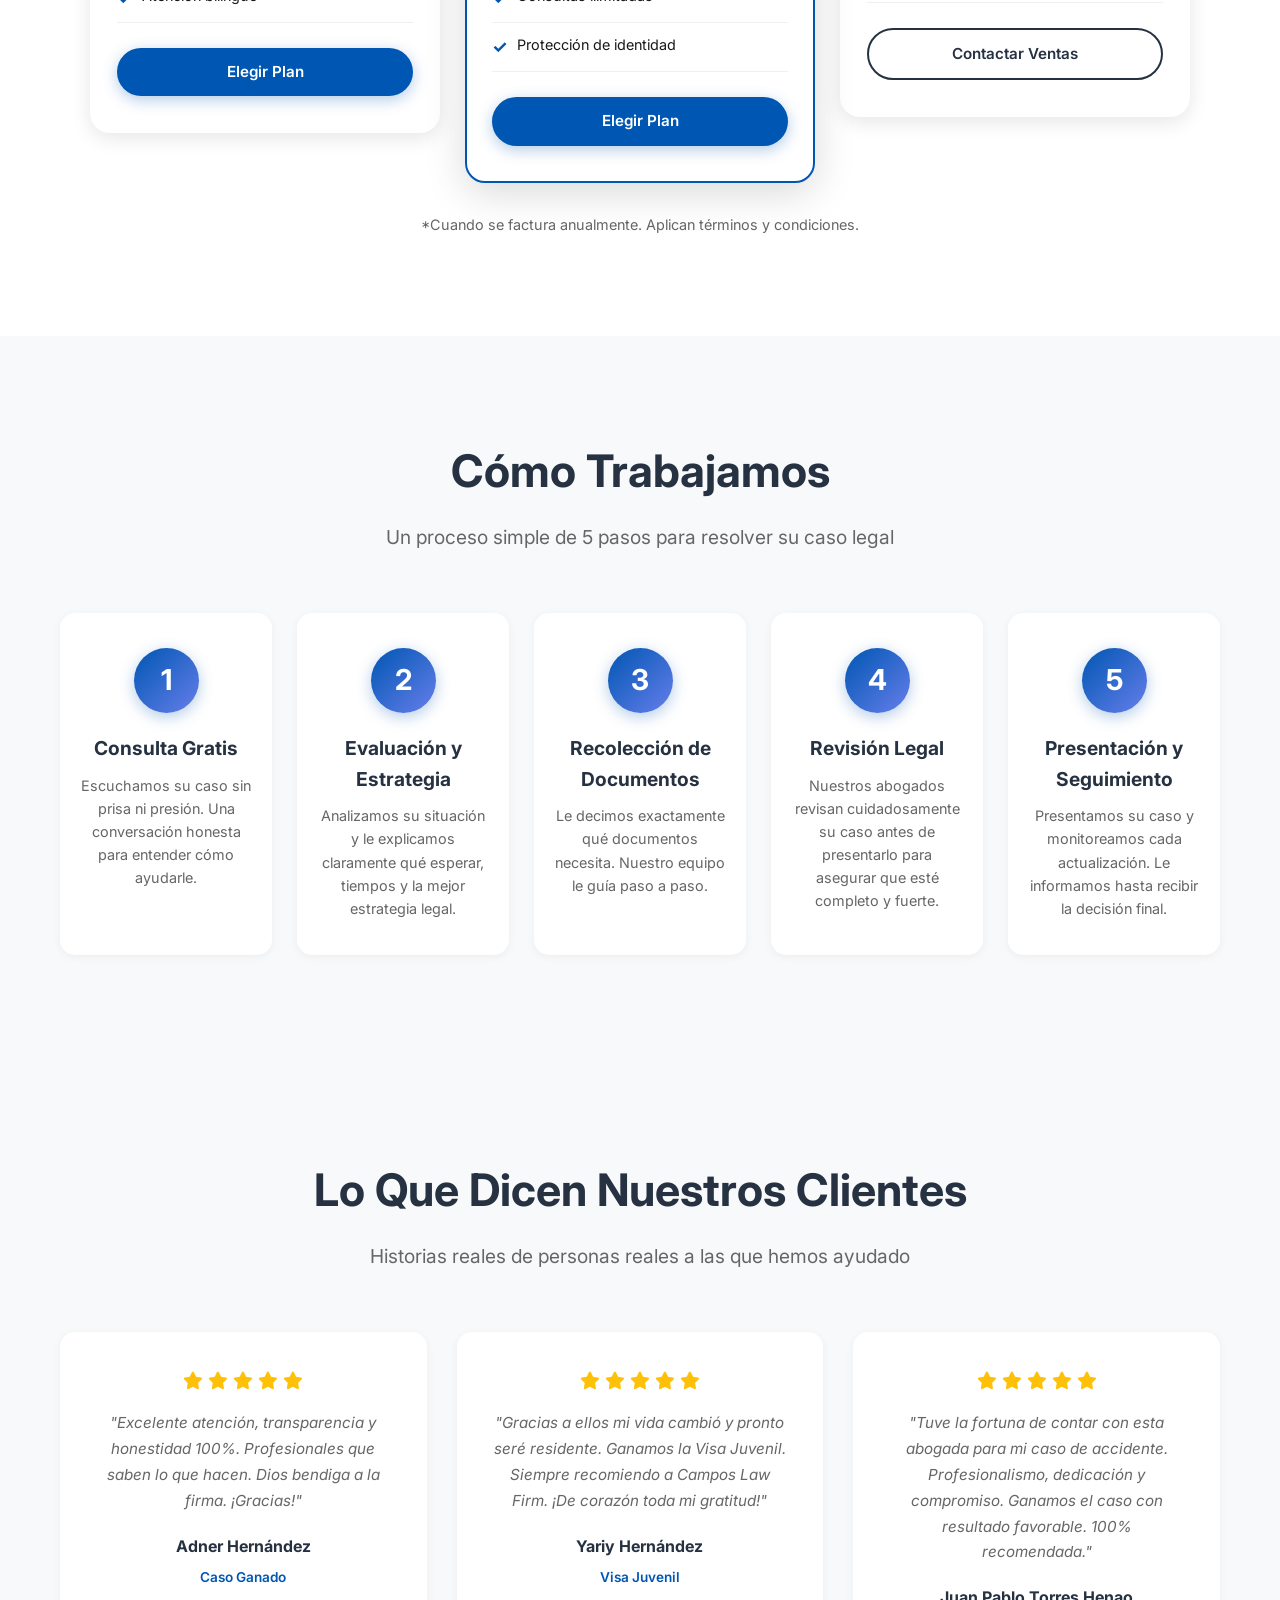
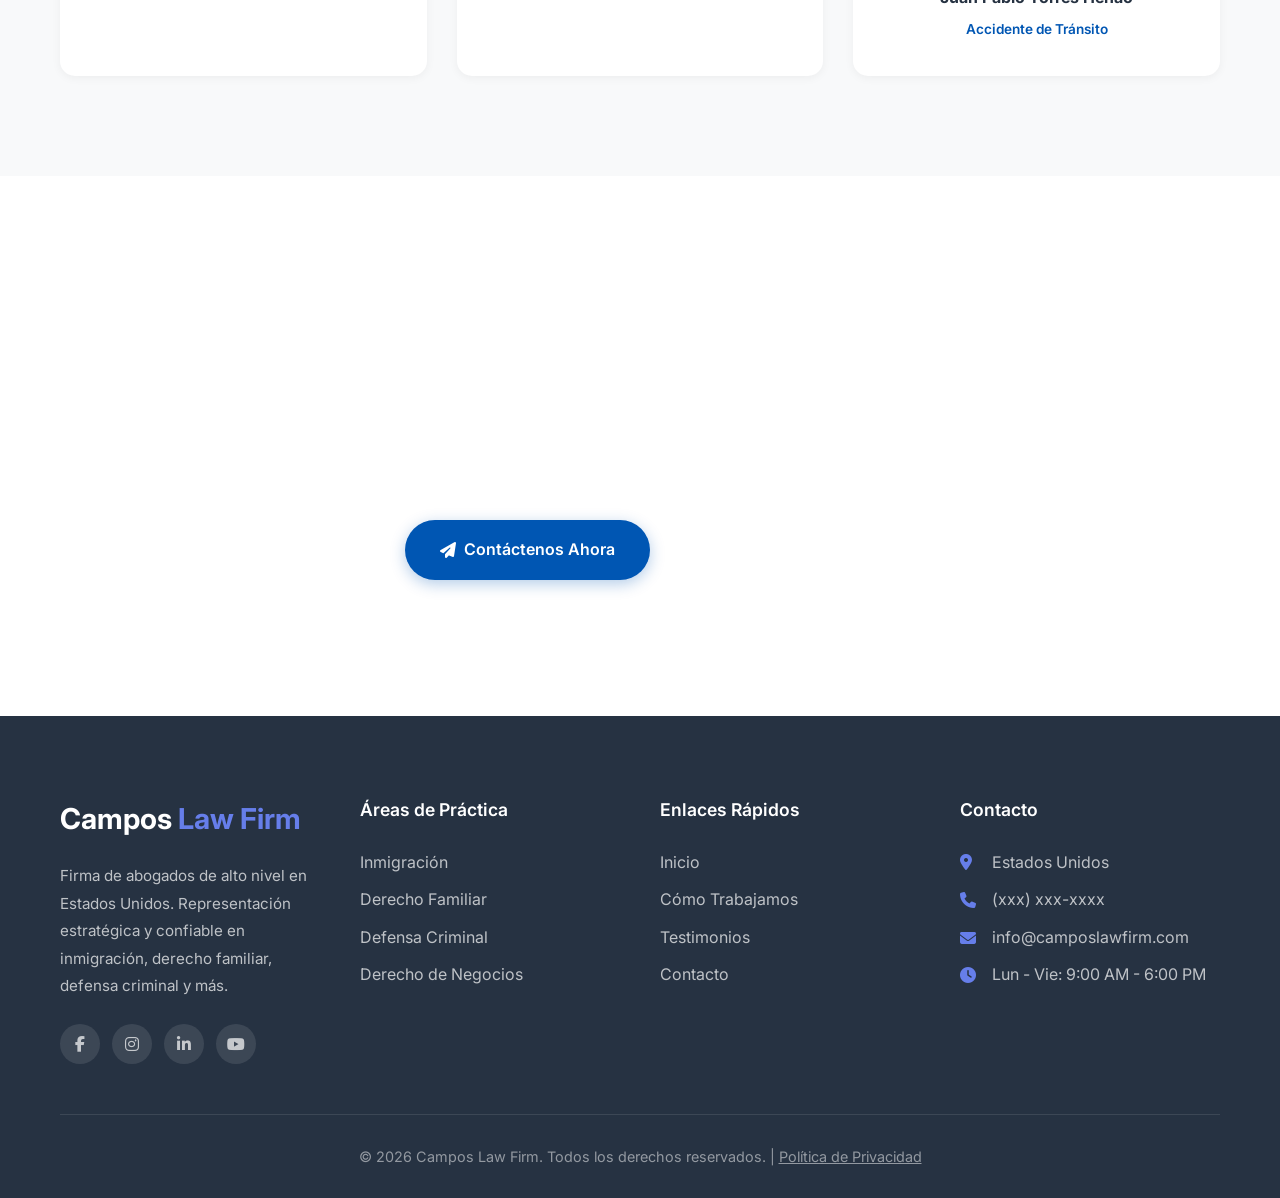
==== commit 50e2c87c: "Mejora Home 1" ====
--- a/index.html
+++ b/index.html
@@ -18,14 +18,40 @@
   <link rel="stylesheet" href="styles.css">
 </head>
 <body>
-  <!-- Header Container -->
-  <div id="header-container"></div>
+  <!-- Header -->
+  <header class="header">
+    <div class="container">
+      <div class="header-inner">
+        <a href="index.html" class="logo">
+          <img src="images/logotipo.webp" alt="Campos Law Firm" class="logo-img">
+        </a>
+        
+        <nav class="nav" id="nav">
+          <ul>
+            <li><a href="index.html" class="active">Inicio</a></li>
+            <li><a href="inmigracion.html">Inmigración</a></li>
+            <li><a href="familia.html">Familia</a></li>
+            <li><a href="criminal.html">Criminal</a></li>
+            <li><a href="negocios.html">Negocios</a></li>
+            <li><a href="contacto.html">Contacto</a></li>
+          </ul>
+        </nav>
+        
+        <div class="header-actions">
+          <a href="contacto.html" class="btn btn-primary btn-header">Consulta Gratis</a>
+          <div class="menu-btn" id="menuBtn">
+            <i class="fas fa-bars"></i>
+          </div>
+        </div>
+      </div>
+    </div>
+  </header>
 
   <!-- Hero Section -->
   <section class="hero">
     <div class="hero-content">
-      <h1>Abogados en los Estados Unidos.<br><span>Soluciones Legales Reales.</span></h1>
-      <p>Su bufete de servicios completos para inmigración, defensa penal, derecho familiar, lesiones personales y derecho empresarial. Representación estratégica y confiable.</p>
+      <h1>Abogados en los Estados Unidos.<span>Soluciones Legales Reales.</span></h1>
+      <p>Su bufete de servicios completos para inmigración, defensa penal, derecho familiar y derecho empresarial. Representación estratégica y confiable.</p>
       <div class="hero-buttons">
         <a href="contacto.html" class="btn btn-primary">
           <i class="fas fa-phone"></i>
@@ -94,6 +120,30 @@
             <span class="read-more">Obtener Asesoría Legal <i class="fas fa-arrow-right"></i></span>
           </div>
         </a>
+      </div>
+    </div>
+  </section>
+
+  <!-- Estadísticas -->
+  <section class="stats">
+    <div class="container">
+      <div class="stats-grid">
+        <div class="stat-item animate-on-scroll">
+          <h3>123,000+</h3>
+          <p>Clientes Ayudados</p>
+        </div>
+        <div class="stat-item animate-on-scroll">
+          <h3>$5M+</h3>
+          <p>Recuperados para Clientes</p>
+        </div>
+        <div class="stat-item animate-on-scroll">
+          <h3>98%</h3>
+          <p>Tasa de Éxito</p>
+        </div>
+        <div class="stat-item animate-on-scroll">
+          <h3>52,170</h3>
+          <p>Clientes Satisfechos</p>
+        </div>
       </div>
     </div>
   </section>
@@ -152,7 +202,7 @@
             <p>Beneficios legales y de protección contra robo de identidad diseñados para sus empleados.</p>
           </div>
           <div class="pricing-price">
-            <span class="amount">Personalizado</span>
+            <span class="amount" style="font-size: 2rem;">Personalizado</span>
           </div>
           <ul class="pricing-features">
             <li>Plan personalizado para su empresa</li>
@@ -169,30 +219,6 @@
     </div>
   </section>
 
-  <!-- Estadísticas -->
-  <section class="stats">
-    <div class="container">
-      <div class="stats-grid">
-        <div class="stat-item animate-on-scroll">
-          <h3>123,000+</h3>
-          <p>Clientes Ayudados</p>
-        </div>
-        <div class="stat-item animate-on-scroll">
-          <h3>$5M+</h3>
-          <p>Recuperados para Clientes</p>
-        </div>
-        <div class="stat-item animate-on-scroll">
-          <h3>98%</h3>
-          <p>Tasa de Éxito</p>
-        </div>
-        <div class="stat-item animate-on-scroll">
-          <h3>52,170</h3>
-          <p>Clientes Satisfechos</p>
-        </div>
-      </div>
-    </div>
-  </section>
-
   <!-- Proceso -->
   <section id="proceso" class="process">
     <div class="container">
@@ -245,9 +271,6 @@
       
       <div class="testimonials-grid">
         <div class="testimonial-card animate-on-scroll">
-          <div class="testimonial-avatar">
-            <img src="images/testimonial-1.webp" alt="Cliente">
-          </div>
           <div class="stars">
             <i class="fas fa-star"></i>
             <i class="fas fa-star"></i>
@@ -261,9 +284,6 @@
         </div>
         
         <div class="testimonial-card animate-on-scroll">
-          <div class="testimonial-avatar">
-            <img src="images/testimonial-2.webp" alt="Cliente">
-          </div>
           <div class="stars">
             <i class="fas fa-star"></i>
             <i class="fas fa-star"></i>
@@ -277,9 +297,6 @@
         </div>
         
         <div class="testimonial-card animate-on-scroll">
-          <div class="testimonial-avatar">
-            <img src="images/testimonial-3.webp" alt="Cliente">
-          </div>
           <div class="stars">
             <i class="fas fa-star"></i>
             <i class="fas fa-star"></i>
@@ -295,47 +312,8 @@
     </div>
   </section>
 
-  <!-- Noticias -->
-  <section class="news">
-    <div class="container">
-      <div class="section-header animate-on-scroll">
-        <h2>Últimas Noticias Legales</h2>
-        <p>Manténgase informado sobre cambios legales importantes</p>
-      </div>
-      
-      <div class="news-grid">
-        <article class="news-card animate-on-scroll">
-          <div class="news-img" style="background-image: url('images/news-1.webp')"></div>
-          <div class="news-content">
-            <span class="news-date"><i class="far fa-calendar"></i> 15 de Marzo, 2026</span>
-            <h3>Legislación EB-5 Pendiente</h3>
-            <p>Cambios en el programa de visas de inversor podrían afectar a miles de familias. Conozca los detalles.</p>
-          </div>
-        </article>
-        
-        <article class="news-card animate-on-scroll">
-          <div class="news-img" style="background-image: url('images/news-2.webp')"></div>
-          <div class="news-content">
-            <span class="news-date"><i class="far fa-calendar"></i> 10 de Marzo, 2026</span>
-            <h3>Caso de Lesiones Personales Resuelto</h3>
-            <p>Acuerdo de $2.5 millones para víctima de accidente automovilístico. Justicia para nuestro cliente.</p>
-          </div>
-        </article>
-        
-        <article class="news-card animate-on-scroll">
-          <div class="news-img" style="background-image: url('images/news-3.webp')"></div>
-          <div class="news-content">
-            <span class="news-date"><i class="far fa-calendar"></i> 5 de Marzo, 2026</span>
-            <h3>Nuevas Políticas de Inmigración</h3>
-            <p>Lo que necesita saber sobre las últimas órdenes ejecutivas y cómo afectan su caso.</p>
-          </div>
-        </article>
-      </div>
-    </div>
-  </section>
-
-  <!-- CTA Final -->
-  <section class="hero" style="min-height: 60vh; padding: 120px 0;">
+  <!-- CTA Final con Parallax -->
+  <section class="cta-final">
     <div class="hero-content">
       <h2>¿Listo para Resolver Su Caso Legal?</h2>
       <p>Nuestro equipo está listo para ayudarle. Complete el formulario y reciba la asesoría legal que necesita.</p>
@@ -352,8 +330,57 @@
     </div>
   </section>
 
-  <!-- Footer Container -->
-  <div id="footer-container"></div>
+  <!-- Footer -->
+  <footer class="footer">
+    <div class="container">
+      <div class="footer-grid">
+        <div class="footer-col">
+          <h3>Campos <span>Law Firm</span></h3>
+          <p>Firma de abogados de alto nivel en Estados Unidos. Representación estratégica y confiable en inmigración, derecho familiar, defensa criminal y más.</p>
+          <div class="social">
+            <a href="#" aria-label="Facebook"><i class="fab fa-facebook-f"></i></a>
+            <a href="#" aria-label="Instagram"><i class="fab fa-instagram"></i></a>
+            <a href="#" aria-label="LinkedIn"><i class="fab fa-linkedin-in"></i></a>
+            <a href="#" aria-label="YouTube"><i class="fab fa-youtube"></i></a>
+          </div>
+        </div>
+        
+        <div class="footer-col">
+          <h4>Áreas de Práctica</h4>
+          <ul>
+            <li><a href="inmigracion.html">Inmigración</a></li>
+            <li><a href="familia.html">Derecho Familiar</a></li>
+            <li><a href="criminal.html">Defensa Criminal</a></li>
+            <li><a href="negocios.html">Derecho de Negocios</a></li>
+          </ul>
+        </div>
+        
+        <div class="footer-col">
+          <h4>Enlaces Rápidos</h4>
+          <ul>
+            <li><a href="index.html">Inicio</a></li>
+            <li><a href="#proceso">Cómo Trabajamos</a></li>
+            <li><a href="#testimonios">Testimonios</a></li>
+            <li><a href="contacto.html">Contacto</a></li>
+          </ul>
+        </div>
+        
+        <div class="footer-col">
+          <h4>Contacto</h4>
+          <ul class="contact-info">
+            <li><i class="fas fa-map-marker-alt"></i> Estados Unidos</li>
+            <li><i class="fas fa-phone"></i> (xxx) xxx-xxxx</li>
+            <li><i class="fas fa-envelope"></i> info@camposlawfirm.com</li>
+            <li><i class="fas fa-clock"></i> Lun - Vie: 9:00 AM - 6:00 PM</li>
+          </ul>
+        </div>
+      </div>
+      
+      <div class="footer-bottom">
+        <p>&copy; 2026 Campos Law Firm. Todos los derechos reservados. | <a href="#" style="color: rgba(255,255,255,0.5);">Política de Privacidad</a></p>
+      </div>
+    </div>
+  </footer>
 
   <!-- Scripts -->
   <script src="script.js"></script>
--- a/styles.css
+++ b/styles.css
@@ -61,16 +61,26 @@
   display: flex;
   justify-content: space-between;
   align-items: center;
+  gap: 40px;
+}
+
+.logo {
+  flex-shrink: 0;
+  display: flex;
+  align-items: center;
+  justify-content: center;
+  min-width: 220px;
 }
 
 .logo-img {
-  height: 50px;
+  height: 70px;
   width: auto;
   transition: var(--transition);
+  filter: drop-shadow(0 2px 4px rgba(0,0,0,0.1));
 }
 
 .header.scrolled .logo-img {
-  height: 45px;
+  height: 60px;
 }
 
 .nav ul {
@@ -78,6 +88,8 @@
   gap: 30px;
   list-style: none;
   align-items: center;
+  flex-wrap: wrap;
+  justify-content: center;
 }
 
 .nav a {
@@ -114,11 +126,13 @@
   display: flex;
   align-items: center;
   gap: 20px;
+  flex-shrink: 0;
 }
 
 .btn-header {
-  padding: 10px 25px;
+  padding: 12px 28px;
   font-size: 0.9rem;
+  white-space: nowrap;
 }
 
 .menu-btn {
@@ -129,7 +143,7 @@
 }
 
 /* ========================================
-   HERO SECTION
+   HERO SECTION CON ANIMACIONES
 ======================================== */
 .hero {
   min-height: 100vh;
@@ -137,7 +151,7 @@
   display: flex;
   align-items: center;
   text-align: center;
-  padding-top: 80px;
+  padding-top: 100px;
   position: relative;
   overflow: hidden;
 }
@@ -150,7 +164,13 @@
   right: 0;
   bottom: 0;
   background: url('images/hero-bg.webp') center/cover;
-  opacity: 0.1;
+  opacity: 0.15;
+  animation: heroImageFade 1.5s ease-out;
+}
+
+@keyframes heroImageFade {
+  from { opacity: 0; transform: scale(1.1); }
+  to { opacity: 0.15; transform: scale(1); }
 }
 
 .hero-content {
@@ -159,27 +179,34 @@
   max-width: 900px;
   margin: 0 auto;
   padding: 0 20px;
-  animation: fadeInUp 1s ease;
 }
 
 .hero-content h1 {
   font-size: 3.5rem;
   font-weight: 800;
   color: var(--white);
-  margin-bottom: 20px;
+  margin-bottom: 15px;
   line-height: 1.2;
+  opacity: 0;
+  animation: fadeInUp 1s ease forwards;
+  animation-delay: 0.2s;
 }
 
 .hero-content h1 span {
   color: var(--accent-color);
   font-style: italic;
+  display: block;
+  margin-top: 10px;
 }
 
 .hero-content p {
   font-size: 1.3rem;
-  color: rgba(255,255,255,0.9);
-  margin-bottom: 30px;
+  color: rgba(255,255,255,0.95);
+  margin-bottom: 35px;
   line-height: 1.8;
+  opacity: 0;
+  animation: fadeInUp 1s ease forwards;
+  animation-delay: 0.4s;
 }
 
 .hero-buttons {
@@ -187,6 +214,9 @@
   gap: 15px;
   justify-content: center;
   flex-wrap: wrap;
+  opacity: 0;
+  animation: fadeInUp 1s ease forwards;
+  animation-delay: 0.6s;
 }
 
 .btn {
@@ -201,6 +231,8 @@
   border: none;
   cursor: pointer;
   font-size: 1rem;
+  position: relative;
+  overflow: hidden;
 }
 
 .btn-primary {
@@ -212,7 +244,7 @@
 .btn-primary:hover {
   background: #004099;
   transform: translateY(-3px);
-  box-shadow: 0 6px 20px rgba(0,86,179,0.4);
+  box-shadow: 0 8px 25px rgba(0,86,179,0.4);
 }
 
 .btn-outline {
@@ -249,12 +281,12 @@
 .section-header p {
   color: var(--text-light);
   font-size: 1.2rem;
-  max-width: 600px;
+  max-width: 700px;
   margin: 0 auto;
 }
 
 /* ========================================
-   ÁREAS DE PRÁCTICA - MEJORADAS
+   ÁREAS DE PRÁCTICA - GRID 2x2 MEJORADO
 ======================================== */
 .practice-areas {
   background: var(--bg-light);
@@ -262,13 +294,15 @@
 
 .areas-grid {
   display: grid;
-  grid-template-columns: repeat(auto-fit, minmax(300px, 1fr));
+  grid-template-columns: repeat(2, 1fr);
   gap: 30px;
+  max-width: 1000px;
+  margin: 0 auto;
 }
 
 .area-card {
   background: var(--white);
-  border-radius: 20px;
+  border-radius: 15px;
   overflow: hidden;
   box-shadow: var(--shadow-sm);
   transition: var(--transition);
@@ -279,12 +313,12 @@
 }
 
 .area-card:hover {
-  transform: translateY(-10px);
+  transform: translateY(-8px);
   box-shadow: var(--shadow-lg);
 }
 
 .area-card-image {
-  height: 200px;
+  height: 180px;
   background: linear-gradient(135deg, var(--primary-color), var(--secondary-color));
   display: flex;
   align-items: center;
@@ -306,8 +340,8 @@
 
 .area-card-icon {
   position: absolute;
-  font-size: 4rem;
-  color: rgba(255,255,255,0.3);
+  font-size: 3.5rem;
+  color: rgba(255,255,255,0.2);
 }
 
 .area-card-content {
@@ -315,22 +349,23 @@
 }
 
 .area-card h3 {
-  font-size: 1.5rem;
-  margin-bottom: 15px;
+  font-size: 1.4rem;
+  margin-bottom: 12px;
   color: var(--primary-color);
   font-weight: 700;
 }
 
 .area-card p {
   color: var(--text-light);
-  margin-bottom: 20px;
-  line-height: 1.8;
+  margin-bottom: 15px;
+  line-height: 1.7;
+  font-size: 0.95rem;
 }
 
 .read-more {
   color: var(--secondary-color);
   font-weight: 600;
-  font-size: 0.95rem;
+  font-size: 0.9rem;
   display: inline-flex;
   align-items: center;
   gap: 5px;
@@ -342,7 +377,7 @@
 }
 
 /* ========================================
-   PRECIOS - TIPO LEGALSHIELD
+   PRECIOS - MEJOR DISTRIBUCIÓN
 ======================================== */
 .pricing {
   background: var(--white);
@@ -350,25 +385,30 @@
 
 .pricing-grid {
   display: grid;
-  grid-template-columns: repeat(auto-fit, minmax(320px, 1fr));
-  gap: 30px;
-  max-width: 1200px;
+  grid-template-columns: repeat(3, 1fr);
+  gap: 25px;
+  max-width: 1100px;
   margin: 0 auto;
+  align-items: start;
 }
 
 .pricing-card {
   background: var(--white);
   border-radius: 20px;
-  padding: 40px 30px;
+  padding: 35px 25px;
   box-shadow: var(--shadow-md);
   transition: var(--transition);
   position: relative;
   border: 2px solid transparent;
+  display: flex;
+  flex-direction: column;
 }
 
 .pricing-card.featured {
   border-color: var(--secondary-color);
-  transform: scale(1.05);
+  transform: scale(1.08);
+  box-shadow: var(--shadow-lg);
+  z-index: 1;
 }
 
 .pricing-card.featured::before {
@@ -386,21 +426,21 @@
 }
 
 .pricing-card:hover {
-  transform: translateY(-10px);
+  transform: translateY(-8px);
   box-shadow: var(--shadow-lg);
 }
 
 .pricing-card.featured:hover {
-  transform: scale(1.05) translateY(-10px);
+  transform: scale(1.08) translateY(-8px);
 }
 
 .pricing-header {
   text-align: center;
-  margin-bottom: 30px;
+  margin-bottom: 25px;
 }
 
 .pricing-header h3 {
-  font-size: 1.8rem;
+  font-size: 1.5rem;
   color: var(--primary-color);
   margin-bottom: 10px;
   font-weight: 700;
@@ -408,53 +448,62 @@
 
 .pricing-header p {
   color: var(--text-light);
-  font-size: 0.95rem;
-  line-height: 1.6;
+  font-size: 0.9rem;
+  line-height: 1.5;
 }
 
 .pricing-price {
   text-align: center;
-  margin-bottom: 30px;
+  margin-bottom: 25px;
+  padding: 20px 0;
+  border-bottom: 2px solid var(--bg-light);
 }
 
 .pricing-price .amount {
-  font-size: 3rem;
+  font-size: 2.8rem;
   font-weight: 800;
   color: var(--primary-color);
+  display: inline-block;
 }
 
 .pricing-price .period {
   color: var(--text-light);
-  font-size: 1rem;
+  font-size: 0.95rem;
+  margin-left: 5px;
 }
 
 .pricing-features {
   list-style: none;
-  margin-bottom: 30px;
+  margin-bottom: 25px;
+  flex-grow: 1;
 }
 
 .pricing-features li {
-  padding: 12px 0;
-  border-bottom: 1px solid #eee;
+  padding: 10px 0;
+  border-bottom: 1px solid #f0f0f0;
   display: flex;
   align-items: start;
   gap: 10px;
+  font-size: 0.9rem;
 }
 
 .pricing-features li::before {
   content: '✓';
   color: var(--secondary-color);
   font-weight: bold;
-  font-size: 1.2rem;
+  font-size: 1.1rem;
+  flex-shrink: 0;
 }
 
 .pricing-card .btn {
   width: 100%;
   justify-content: center;
-}
-
-/* ========================================
-   PROCESO (5 pasos)
+  padding: 12px 25px;
+  font-size: 0.95rem;
+}
+
+/* ========================================
+   PROCESO - DISEÑO PROFESIONAL
 ======================================== */
 .process {
   background: var(--bg-light);
@@ -462,13 +511,15 @@
 
 .process-steps {
   display: grid;
-  grid-template-columns: repeat(auto-fit, minmax(220px, 1fr));
-  gap: 30px;
+  grid-template-columns: repeat(5, 1fr);
+  gap: 25px;
+  max-width: 1200px;
+  margin: 0 auto;
 }
 
 .step {
   text-align: center;
-  padding: 40px 25px;
+  padding: 35px 20px;
   background: var(--white);
   border-radius: 15px;
   box-shadow: var(--shadow-sm);
@@ -477,37 +528,27 @@
 }
 
 .step:hover {
-  transform: translateY(-10px);
+  transform: translateY(-8px);
   box-shadow: var(--shadow-lg);
 }
 
 .step-number {
-  width: 70px;
-  height: 70px;
+  width: 65px;
+  height: 65px;
   background: linear-gradient(135deg, var(--secondary-color), var(--accent-color));
   color: var(--white);
-  font-size: 2rem;
+  font-size: 1.8rem;
   font-weight: bold;
   border-radius: 50%;
   display: flex;
   align-items: center;
   justify-content: center;
-  margin: 0 auto 25px;
-  position: relative;
-  animation: pulse 2s infinite;
-}
-
-@keyframes pulse {
-  0%, 100% {
-    box-shadow: 0 0 0 0 rgba(0,86,179,0.4);
-  }
-  50% {
-    box-shadow: 0 0 0 15px rgba(0,86,179,0);
-  }
+  margin: 0 auto 20px;
+  box-shadow: 0 4px 15px rgba(0,86,179,0.3);
 }
 
 .step h3 {
-  font-size: 1.3rem;
+  font-size: 1.2rem;
   color: var(--primary-color);
   margin-bottom: 10px;
   font-weight: 700;
@@ -515,7 +556,7 @@
 
 .step p {
   color: var(--text-light);
-  font-size: 0.95rem;
+  font-size: 0.9rem;
   line-height: 1.6;
 }
 
@@ -530,7 +571,7 @@
 
 .stats-grid {
   display: grid;
-  grid-template-columns: repeat(auto-fit, minmax(200px, 1fr));
+  grid-template-columns: repeat(4, 1fr);
   gap: 40px;
   text-align: center;
 }
@@ -556,14 +597,14 @@
 
 .testimonials-grid {
   display: grid;
-  grid-template-columns: repeat(auto-fit, minmax(350px, 1fr));
+  grid-template-columns: repeat(3, 1fr);
   gap: 30px;
 }
 
 .testimonial-card {
   background: var(--white);
-  padding: 40px;
-  border-radius: 20px;
+  padding: 35px;
+  border-radius: 15px;
   box-shadow: var(--shadow-sm);
   transition: var(--transition);
   text-align: center;
@@ -574,32 +615,17 @@
   box-shadow: var(--shadow-lg);
 }
 
-.testimonial-avatar {
-  width: 80px;
-  height: 80px;
-  border-radius: 50%;
-  margin: 0 auto 20px;
-  overflow: hidden;
-  border: 4px solid var(--secondary-color);
-}
-
-.testimonial-avatar img {
-  width: 100%;
-  height: 100%;
-  object-fit: cover;
-}
-
 .testimonial-card .stars {
   color: #ffc107;
   margin-bottom: 15px;
-  font-size: 1.2rem;
+  font-size: 1.1rem;
 }
 
 .testimonial-card p {
   font-style: italic;
   margin-bottom: 20px;
   color: var(--text-light);
-  line-height: 1.8;
+  line-height: 1.7;
   font-size: 0.95rem;
 }
 
@@ -611,63 +637,58 @@
 
 .testimonial-card .case-type {
   color: var(--secondary-color);
-  font-size: 0.9rem;
+  font-size: 0.85rem;
   font-weight: 600;
 }
 
 /* ========================================
-   NEWS UPDATES
-======================================== */
-.news-grid {
-  display: grid;
-  grid-template-columns: repeat(auto-fit, minmax(350px, 1fr));
-  gap: 30px;
-}
-
-.news-card {
-  background: var(--white);
-  border-radius: 15px;
-  overflow: hidden;
-  box-shadow: var(--shadow-sm);
-  transition: var(--transition);
-}
-
-.news-card:hover {
-  transform: translateY(-5px);
-  box-shadow: var(--shadow-lg);
-}
-
-.news-img {
-  height: 220px;
-  background: linear-gradient(135deg, var(--primary-color), var(--secondary-color));
+   CTA FINAL CON PARALLAX
+======================================== */
+.cta-final {
+  position: relative;
+  min-height: 60vh;
+  display: flex;
+  align-items: center;
+  justify-content: center;
+  text-align: center;
+  padding: 120px 0;
+  background: linear-gradient(135deg, var(--primary-color) 0%, #1a2533 100%);
+  background-attachment: fixed;
   background-size: cover;
   background-position: center;
-}
-
-.news-content {
-  padding: 25px;
-}
-
-.news-date {
-  color: var(--secondary-color);
-  font-size: 0.85rem;
-  margin-bottom: 10px;
-  display: flex;
-  align-items: center;
-  gap: 5px;
-  font-weight: 600;
-}
-
-.news-content h3 {
-  margin-bottom: 10px;
-  color: var(--primary-color);
+  overflow: hidden;
+}
+
+.cta-final::before {
+  content: '';
+  position: absolute;
+  top: 0;
+  left: 0;
+  right: 0;
+  bottom: 0;
+  background: url('images/cta-bg.webp') center/cover;
+  opacity: 0.2;
+}
+
+.cta-final .hero-content {
+  position: relative;
+  z-index: 1;
+}
+
+.cta-final h2 {
+  font-size: 3rem;
+  color: var(--white);
+  margin-bottom: 20px;
+  font-weight: 800;
+}
+
+.cta-final p {
   font-size: 1.3rem;
-  font-weight: 700;
-}
-
-.news-content p {
-  color: var(--text-light);
-  line-height: 1.6;
+  color: rgba(255,255,255,0.95);
+  margin-bottom: 35px;
+  max-width: 700px;
+  margin-left: auto;
+  margin-right: auto;
 }
 
 /* ========================================
@@ -681,7 +702,7 @@
 
 .footer-grid {
   display: grid;
-  grid-template-columns: repeat(auto-fit, minmax(250px, 1fr));
+  grid-template-columns: repeat(4, 1fr);
   gap: 40px;
   margin-bottom: 50px;
 }
@@ -698,7 +719,7 @@
 
 .footer-col h4 {
   margin-bottom: 25px;
-  font-size: 1.2rem;
+  font-size: 1.1rem;
   font-weight: 600;
 }
 
@@ -706,6 +727,7 @@
   color: rgba(255,255,255,0.7);
   line-height: 1.8;
   margin-bottom: 20px;
+  font-size: 0.95rem;
 }
 
 .footer-col ul {
@@ -733,6 +755,7 @@
   align-items: center;
   gap: 12px;
   color: rgba(255,255,255,0.7);
+  margin-bottom: 12px;
 }
 
 .contact-info li i {
@@ -785,12 +808,8 @@
 }
 
 @keyframes fadeIn {
-  from {
-    opacity: 0;
-  }
-  to {
-    opacity: 1;
-  }
+  from { opacity: 0; }
+  to { opacity: 1; }
 }
 
 .animate-on-scroll {
@@ -807,7 +826,44 @@
 /* ========================================
    RESPONSIVE
 ======================================== */
-@media (max-width: 992px) {
+@media (max-width: 1024px) {
+  .areas-grid {
+    grid-template-columns: 1fr;
+    max-width: 500px;
+  }
+  
+  .pricing-grid {
+    grid-template-columns: 1fr;
+    max-width: 450px;
+  }
+  
+  .pricing-card.featured {
+    transform: scale(1);
+    order: -1;
+  }
+  
+  .pricing-card.featured:hover {
+    transform: translateY(-8px);
+  }
+  
+  .process-steps {
+    grid-template-columns: repeat(2, 1fr);
+  }
+  
+  .stats-grid {
+    grid-template-columns: repeat(2, 1fr);
+  }
+  
+  .testimonials-grid {
+    grid-template-columns: 1fr;
+  }
+  
+  .footer-grid {
+    grid-template-columns: repeat(2, 1fr);
+  }
+}
+
+@media (max-width: 768px) {
   .header-actions .btn {
     display: none;
   }
@@ -838,25 +894,7 @@
   }
   
   .hero-content h1 {
-    font-size: 2.5rem;
-  }
-  
-  .section-header h2 {
     font-size: 2.2rem;
-  }
-  
-  .pricing-card.featured {
-    transform: scale(1);
-  }
-  
-  .pricing-card.featured:hover {
-    transform: translateY(-10px);
-  }
-}
-
-@media (max-width: 768px) {
-  .hero-content h1 {
-    font-size: 2rem;
   }
   
   .hero-content p {
@@ -864,16 +902,27 @@
   }
   
   .section-header h2 {
-    font-size: 1.8rem;
-  }
-  
-  .areas-grid,
-  .testimonials-grid,
-  .news-grid {
-    grid-template-columns: 1fr;
+    font-size: 2rem;
   }
   
   .process-steps {
     grid-template-columns: 1fr;
   }
+  
+  .stats-grid {
+    grid-template-columns: 1fr;
+    gap: 30px;
+  }
+  
+  .cta-final h2 {
+    font-size: 2rem;
+  }
+  
+  .cta-final p {
+    font-size: 1rem;
+  }
+  
+  .footer-grid {
+    grid-template-columns: 1fr;
+  }
 }
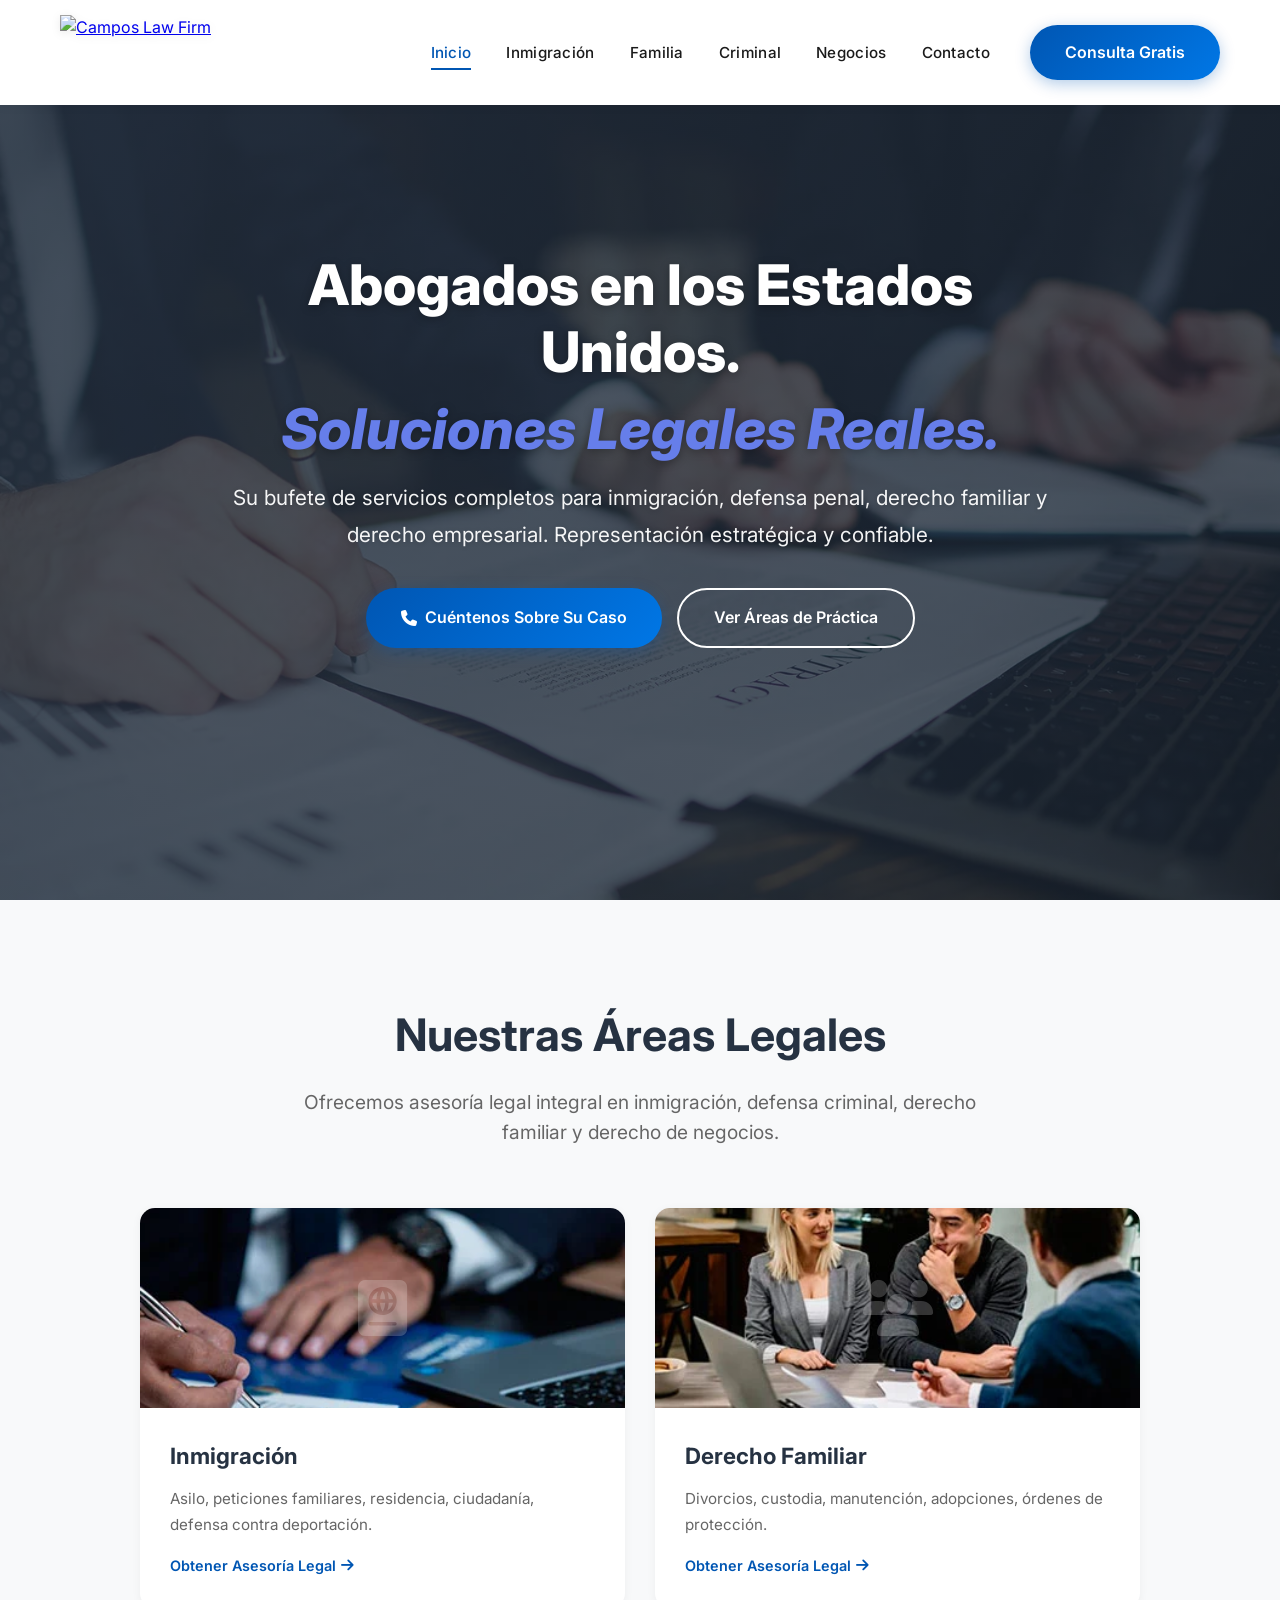
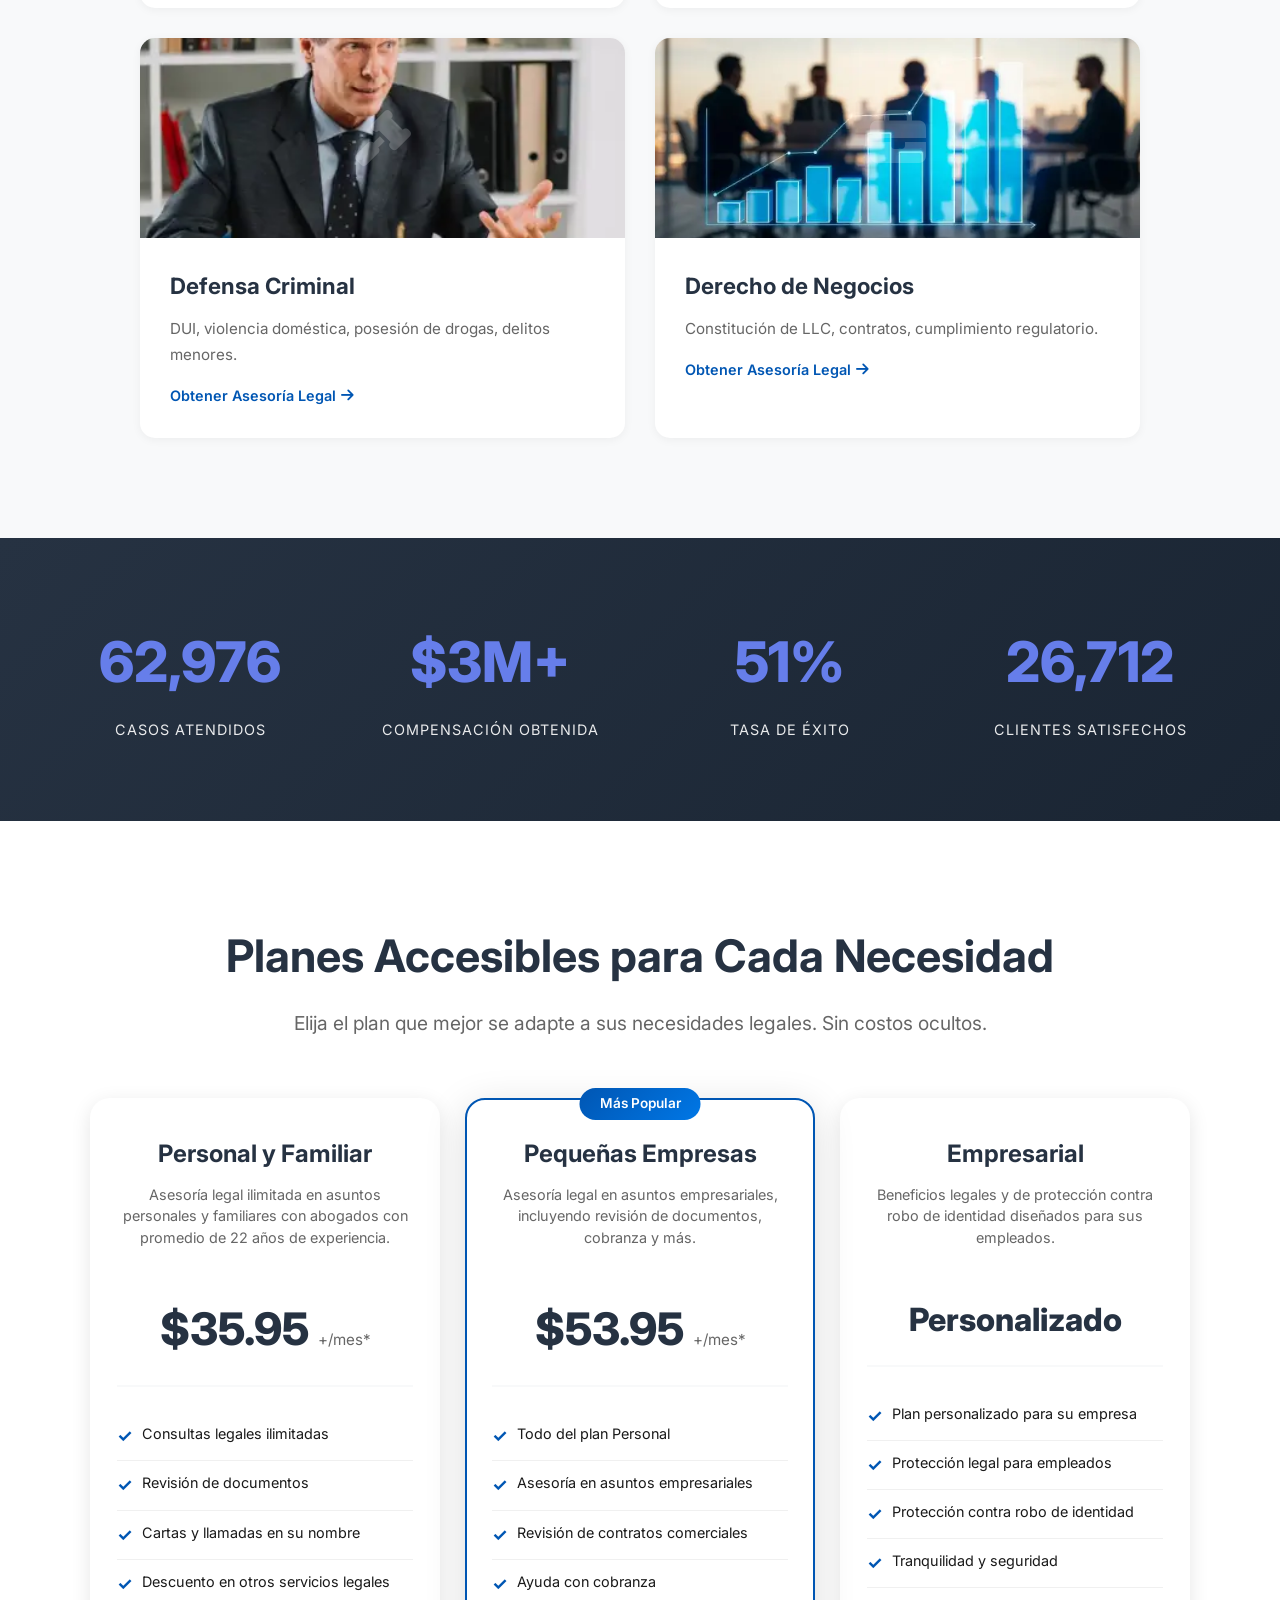
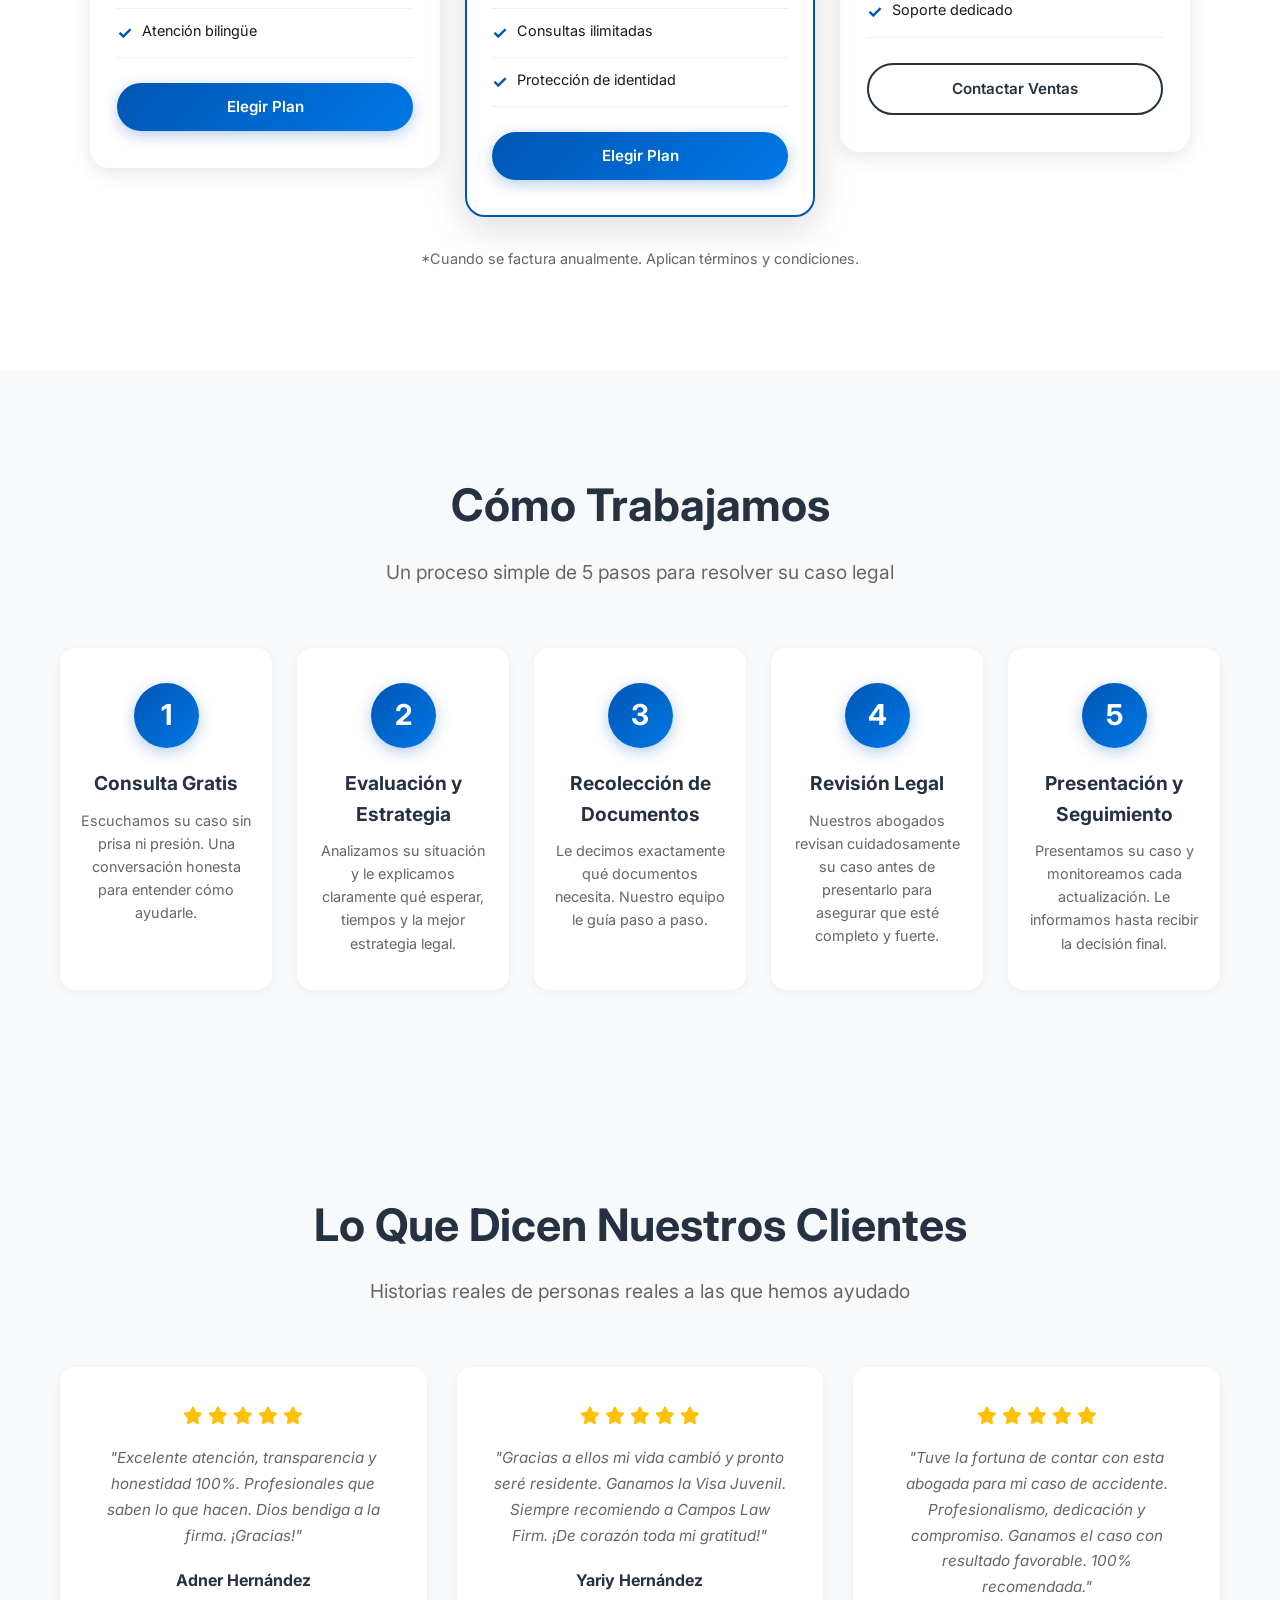
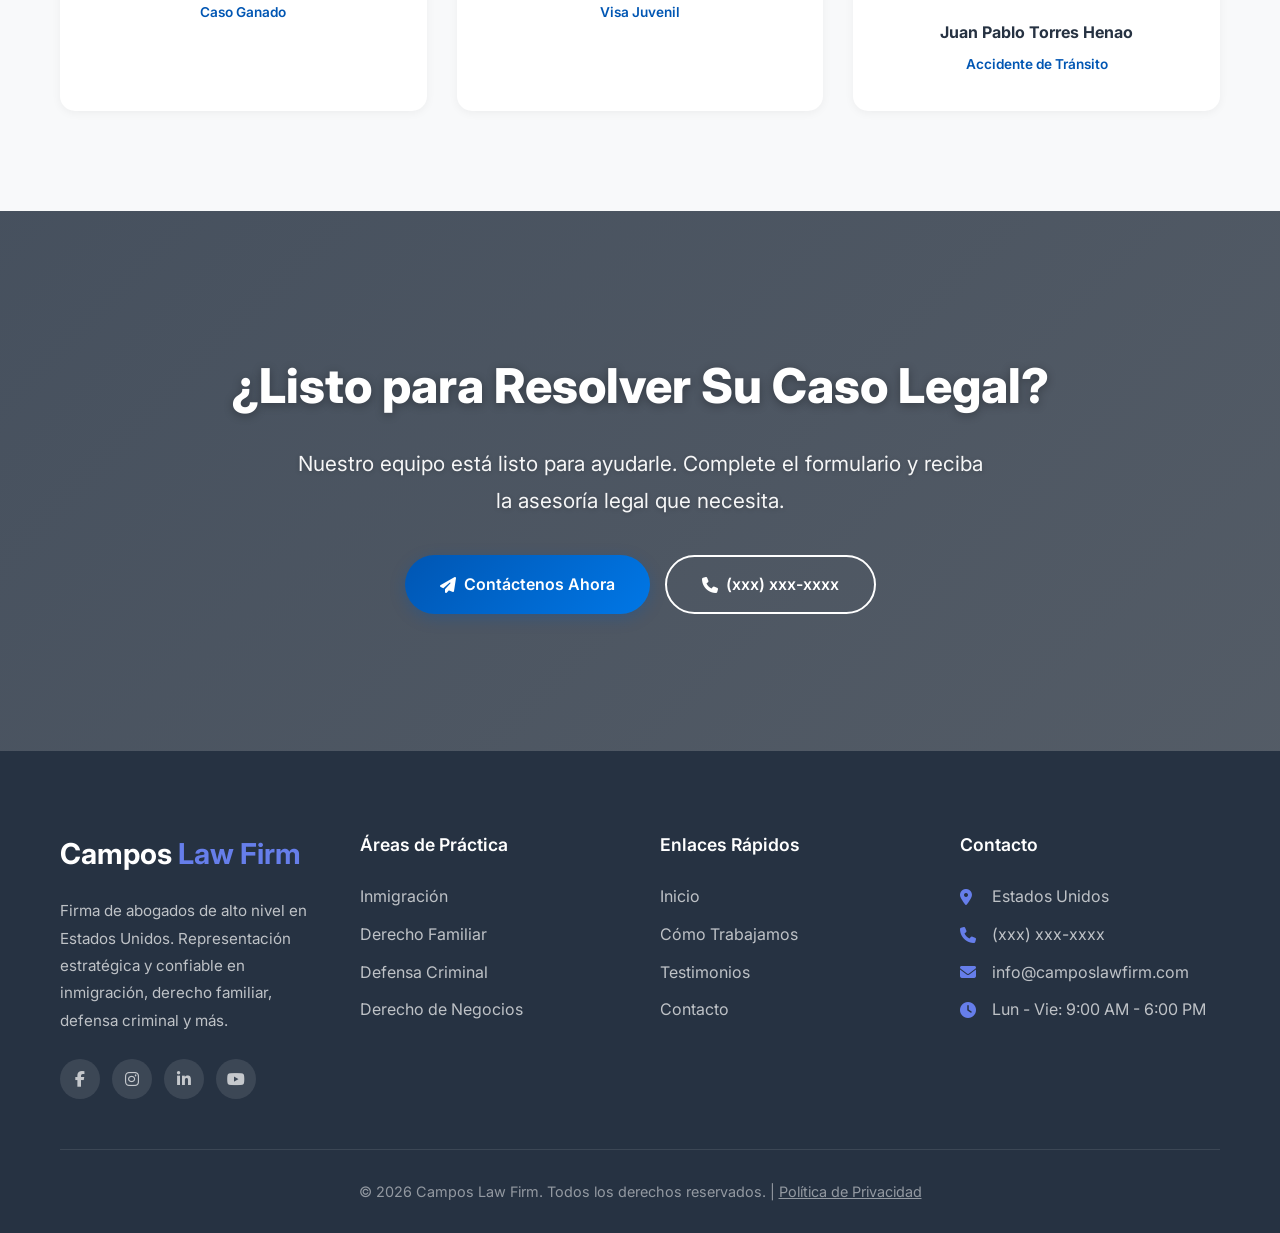
==== commit 833b0b07: "Mejoras Home 2" ====
--- a/index.html
+++ b/index.html
@@ -6,15 +6,10 @@
   <meta name="description" content="Campos Law Firm - Abogados en Estados Unidos. Especialistas en inmigración, derecho familiar, defensa criminal y más. Consulta gratis.">
   <title>Campos Law Firm | Abogados en Español - Estados Unidos</title>
   
-  <!-- Fonts -->
   <link rel="preconnect" href="https://fonts.googleapis.com">
   <link rel="preconnect" href="https://fonts.gstatic.com" crossorigin>
   <link href="https://fonts.googleapis.com/css2?family=Inter:wght@400;500;600;700;800&display=swap" rel="stylesheet">
-  
-  <!-- Icons -->
   <link rel="stylesheet" href="https://cdnjs.cloudflare.com/ajax/libs/font-awesome/6.4.0/css/all.min.css">
-  
-  <!-- Styles -->
   <link rel="stylesheet" href="styles.css">
 </head>
 <body>
@@ -124,24 +119,24 @@
     </div>
   </section>
 
-  <!-- Estadísticas -->
+  <!-- Estadísticas con Contador Animado -->
   <section class="stats">
     <div class="container">
       <div class="stats-grid">
         <div class="stat-item animate-on-scroll">
-          <h3>123,000+</h3>
-          <p>Clientes Ayudados</p>
+          <h3 class="counter" data-target="123000">0</h3>
+          <p>Casos Atendidos</p>
         </div>
         <div class="stat-item animate-on-scroll">
-          <h3>$5M+</h3>
-          <p>Recuperados para Clientes</p>
+          <h3>$<span class="counter" data-target="5">0</span>M+</h3>
+          <p>Compensación Obtenida</p>
         </div>
         <div class="stat-item animate-on-scroll">
-          <h3>98%</h3>
+          <h3><span class="counter" data-target="98">0</span>%</h3>
           <p>Tasa de Éxito</p>
         </div>
         <div class="stat-item animate-on-scroll">
-          <h3>52,170</h3>
+          <h3 class="counter" data-target="52170">0</h3>
           <p>Clientes Satisfechos</p>
         </div>
       </div>
@@ -382,7 +377,6 @@
     </div>
   </footer>
 
-  <!-- Scripts -->
   <script src="script.js"></script>
 </body>
 </html>
--- a/styles.css
+++ b/styles.css
@@ -13,6 +13,8 @@
   --shadow-sm: 0 2px 10px rgba(0,0,0,0.05);
   --shadow-md: 0 5px 20px rgba(0,0,0,0.1);
   --shadow-lg: 0 10px 40px rgba(0,0,0,0.15);
+  --gradient-btn: linear-gradient(135deg, #0056b3 0%, #0077e6 100%);
+  --gradient-hero: linear-gradient(135deg, rgba(38,50,66,0.85) 0%, rgba(26,37,51,0.75) 100%);
 }
 
 * {
@@ -39,7 +41,7 @@
 }
 
 /* ========================================
-   HEADER
+   HEADER - LOGO A LA IZQUIERDA
 ======================================== */
 .header {
   position: fixed;
@@ -68,28 +70,25 @@
   flex-shrink: 0;
   display: flex;
   align-items: center;
-  justify-content: center;
-  min-width: 220px;
+  margin-right: auto;
 }
 
 .logo-img {
-  height: 70px;
+  height: 75px;
   width: auto;
   transition: var(--transition);
-  filter: drop-shadow(0 2px 4px rgba(0,0,0,0.1));
+  filter: drop-shadow(0 2px 4px rgba(0,0,0,0.08));
 }
 
 .header.scrolled .logo-img {
-  height: 60px;
+  height: 65px;
 }
 
 .nav ul {
   display: flex;
-  gap: 30px;
+  gap: 35px;
   list-style: none;
   align-items: center;
-  flex-wrap: wrap;
-  justify-content: center;
 }
 
 .nav a {
@@ -98,7 +97,9 @@
   font-weight: 500;
   transition: var(--transition);
   position: relative;
-  padding: 5px 0;
+  padding: 8px 0;
+  font-size: 0.95rem;
+  letter-spacing: 0.3px;
 }
 
 .nav a::after {
@@ -133,6 +134,12 @@
   padding: 12px 28px;
   font-size: 0.9rem;
   white-space: nowrap;
+  background: var(--gradient-btn);
+  box-shadow: 0 4px 15px rgba(0,86,179,0.3);
+}
+
+.btn-header:hover {
+  box-shadow: 0 6px 20px rgba(0,86,179,0.4);
 }
 
 .menu-btn {
@@ -143,17 +150,17 @@
 }
 
 /* ========================================
-   HERO SECTION CON ANIMACIONES
+   HERO SECTION - IMAGEN VISIBLE
 ======================================== */
 .hero {
   min-height: 100vh;
-  background: linear-gradient(135deg, var(--primary-color) 0%, #1a2533 100%);
   display: flex;
   align-items: center;
   text-align: center;
   padding-top: 100px;
   position: relative;
   overflow: hidden;
+  background: url('images/hero-bg.webp') center/cover no-repeat;
 }
 
 .hero::before {
@@ -163,19 +170,13 @@
   left: 0;
   right: 0;
   bottom: 0;
-  background: url('images/hero-bg.webp') center/cover;
-  opacity: 0.15;
-  animation: heroImageFade 1.5s ease-out;
-}
-
-@keyframes heroImageFade {
-  from { opacity: 0; transform: scale(1.1); }
-  to { opacity: 0.15; transform: scale(1); }
+  background: var(--gradient-hero);
+  z-index: 1;
 }
 
 .hero-content {
   position: relative;
-  z-index: 1;
+  z-index: 2;
   max-width: 900px;
   margin: 0 auto;
   padding: 0 20px;
@@ -189,14 +190,18 @@
   line-height: 1.2;
   opacity: 0;
   animation: fadeInUp 1s ease forwards;
-  animation-delay: 0.2s;
+  animation-delay: 0.3s;
+  text-shadow: 0 2px 10px rgba(0,0,0,0.3);
 }
 
 .hero-content h1 span {
+  display: block;
   color: var(--accent-color);
   font-style: italic;
-  display: block;
   margin-top: 10px;
+  opacity: 0;
+  animation: fadeInUp 1s ease forwards;
+  animation-delay: 0.5s;
 }
 
 .hero-content p {
@@ -206,7 +211,8 @@
   line-height: 1.8;
   opacity: 0;
   animation: fadeInUp 1s ease forwards;
-  animation-delay: 0.4s;
+  animation-delay: 0.7s;
+  text-shadow: 0 1px 5px rgba(0,0,0,0.2);
 }
 
 .hero-buttons {
@@ -216,7 +222,7 @@
   flex-wrap: wrap;
   opacity: 0;
   animation: fadeInUp 1s ease forwards;
-  animation-delay: 0.6s;
+  animation-delay: 0.9s;
 }
 
 .btn {
@@ -236,13 +242,12 @@
 }
 
 .btn-primary {
-  background: var(--secondary-color);
+  background: var(--gradient-btn);
   color: var(--white);
   box-shadow: 0 4px 15px rgba(0,86,179,0.3);
 }
 
 .btn-primary:hover {
-  background: #004099;
   transform: translateY(-3px);
   box-shadow: 0 8px 25px rgba(0,86,179,0.4);
 }
@@ -286,7 +291,7 @@
 }
 
 /* ========================================
-   ÁREAS DE PRÁCTICA - GRID 2x2 MEJORADO
+   ÁREAS DE PRÁCTICA - ESTILO LEGALSHIELD
 ======================================== */
 .practice-areas {
   background: var(--bg-light);
@@ -318,7 +323,7 @@
 }
 
 .area-card-image {
-  height: 180px;
+  height: 200px;
   background: linear-gradient(135deg, var(--primary-color), var(--secondary-color));
   display: flex;
   align-items: center;
@@ -377,7 +382,39 @@
 }
 
 /* ========================================
-   PRECIOS - MEJOR DISTRIBUCIÓN
+   ESTADÍSTICAS CON CONTADOR ANIMADO
+======================================== */
+.stats {
+  background: linear-gradient(135deg, var(--primary-color) 0%, #1a2533 100%);
+  color: var(--white);
+  padding: 80px 0;
+  position: relative;
+}
+
+.stats-grid {
+  display: grid;
+  grid-template-columns: repeat(4, 1fr);
+  gap: 40px;
+  text-align: center;
+}
+
+.stat-item h3 {
+  font-size: 3.5rem;
+  font-weight: 800;
+  margin-bottom: 10px;
+  color: var(--accent-color);
+}
+
+.stat-item p {
+  font-size: 1.1rem;
+  opacity: 0.9;
+  text-transform: uppercase;
+  letter-spacing: 1px;
+  font-size: 0.9rem;
+}
+
+/* ========================================
+   PRECIOS
 ======================================== */
 .pricing {
   background: var(--white);
@@ -417,7 +454,7 @@
   top: -12px;
   left: 50%;
   transform: translateX(-50%);
-  background: var(--secondary-color);
+  background: var(--gradient-btn);
   color: var(--white);
   padding: 5px 20px;
   border-radius: 20px;
@@ -503,7 +540,7 @@
 }
 
 /* ========================================
-   PROCESO - DISEÑO PROFESIONAL
+   PROCESO
 ======================================== */
 .process {
   background: var(--bg-light);
@@ -535,7 +572,7 @@
 .step-number {
   width: 65px;
   height: 65px;
-  background: linear-gradient(135deg, var(--secondary-color), var(--accent-color));
+  background: var(--gradient-btn);
   color: var(--white);
   font-size: 1.8rem;
   font-weight: bold;
@@ -558,34 +595,6 @@
   color: var(--text-light);
   font-size: 0.9rem;
   line-height: 1.6;
-}
-
-/* ========================================
-   ESTADÍSTICAS
-======================================== */
-.stats {
-  background: linear-gradient(135deg, var(--primary-color) 0%, #1a2533 100%);
-  color: var(--white);
-  padding: 80px 0;
-}
-
-.stats-grid {
-  display: grid;
-  grid-template-columns: repeat(4, 1fr);
-  gap: 40px;
-  text-align: center;
-}
-
-.stat-item h3 {
-  font-size: 3.5rem;
-  font-weight: 800;
-  margin-bottom: 10px;
-  color: var(--accent-color);
-}
-
-.stat-item p {
-  font-size: 1.1rem;
-  opacity: 0.9;
 }
 
 /* ========================================
@@ -652,10 +661,7 @@
   justify-content: center;
   text-align: center;
   padding: 120px 0;
-  background: linear-gradient(135deg, var(--primary-color) 0%, #1a2533 100%);
-  background-attachment: fixed;
-  background-size: cover;
-  background-position: center;
+  background: url('images/cta-bg.webp') center/cover no-repeat fixed;
   overflow: hidden;
 }
 
@@ -666,13 +672,13 @@
   left: 0;
   right: 0;
   bottom: 0;
-  background: url('images/cta-bg.webp') center/cover;
-  opacity: 0.2;
+  background: var(--gradient-hero);
+  z-index: 1;
 }
 
 .cta-final .hero-content {
   position: relative;
-  z-index: 1;
+  z-index: 2;
 }
 
 .cta-final h2 {
@@ -680,6 +686,7 @@
   color: var(--white);
   margin-bottom: 20px;
   font-weight: 800;
+  text-shadow: 0 2px 10px rgba(0,0,0,0.3);
 }
 
 .cta-final p {
@@ -689,6 +696,7 @@
   max-width: 700px;
   margin-left: auto;
   margin-right: auto;
+  text-shadow: 0 1px 5px rgba(0,0,0,0.2);
 }
 
 /* ========================================
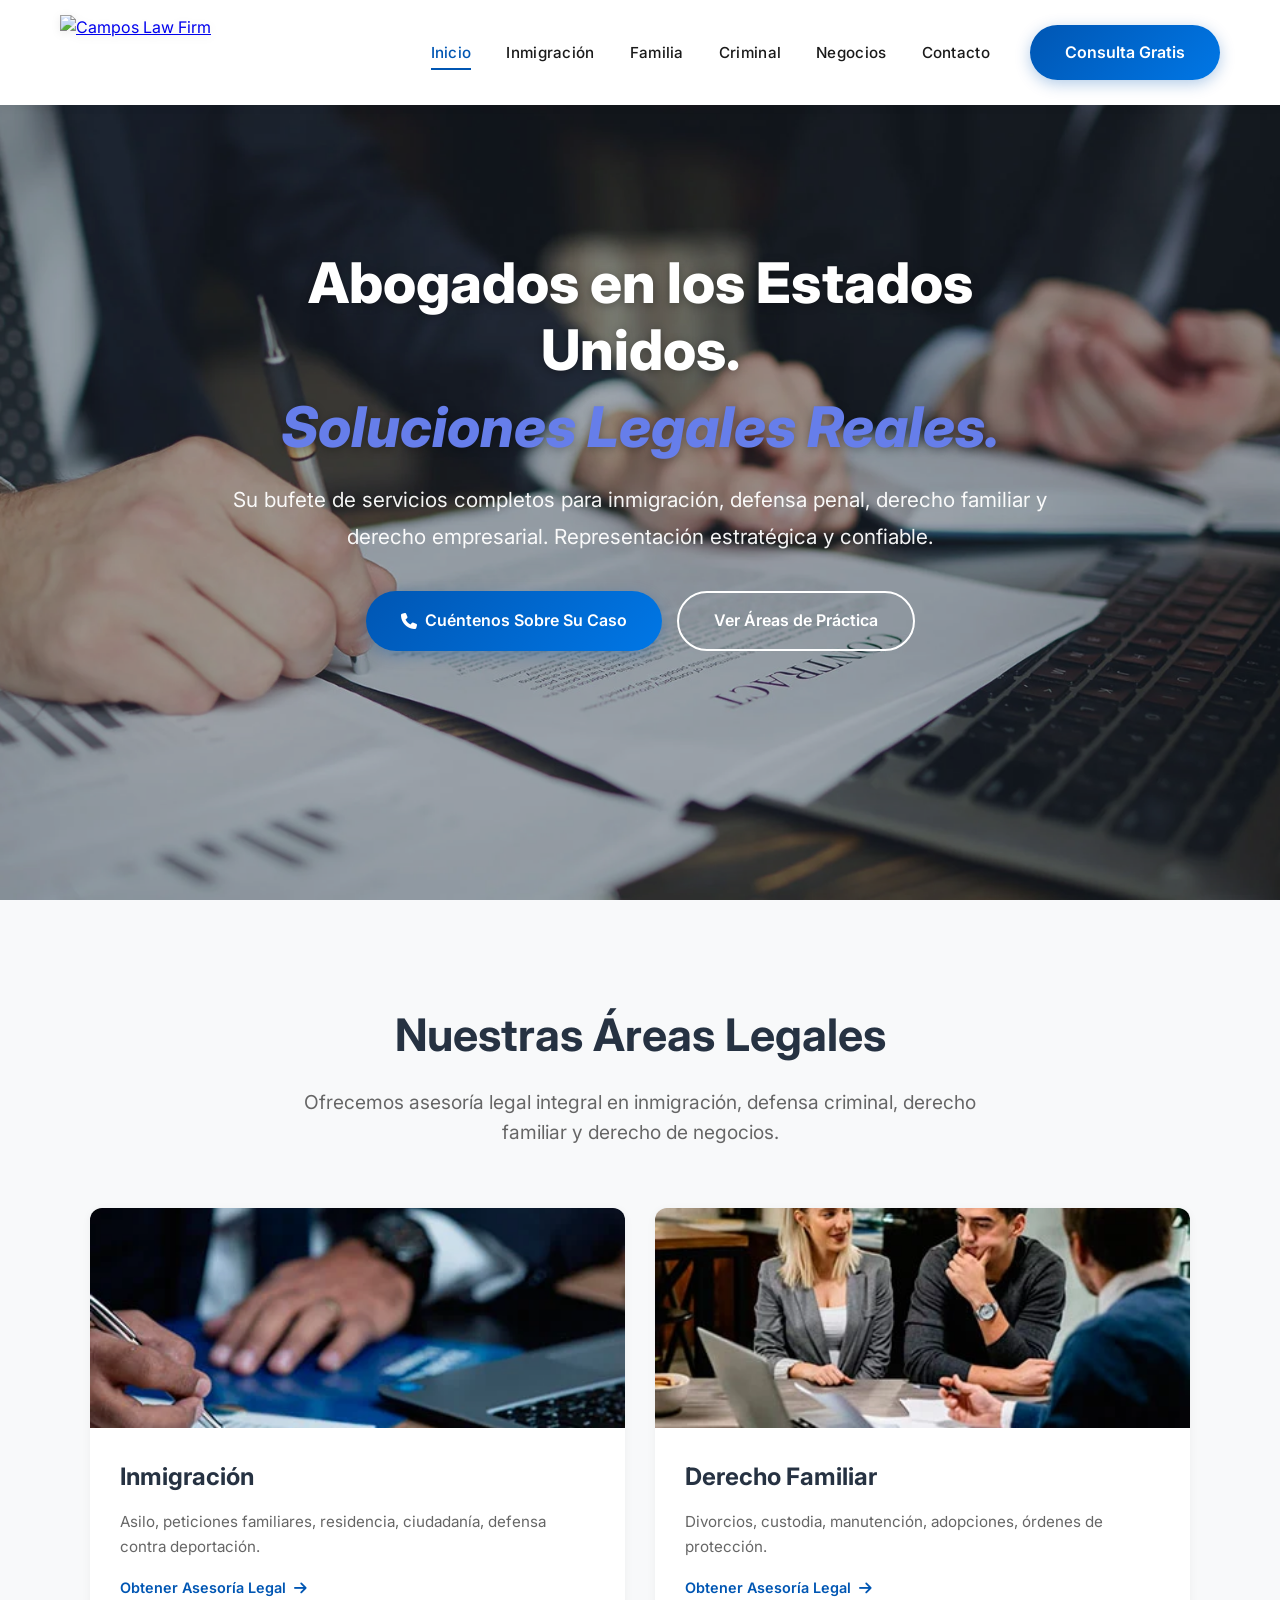
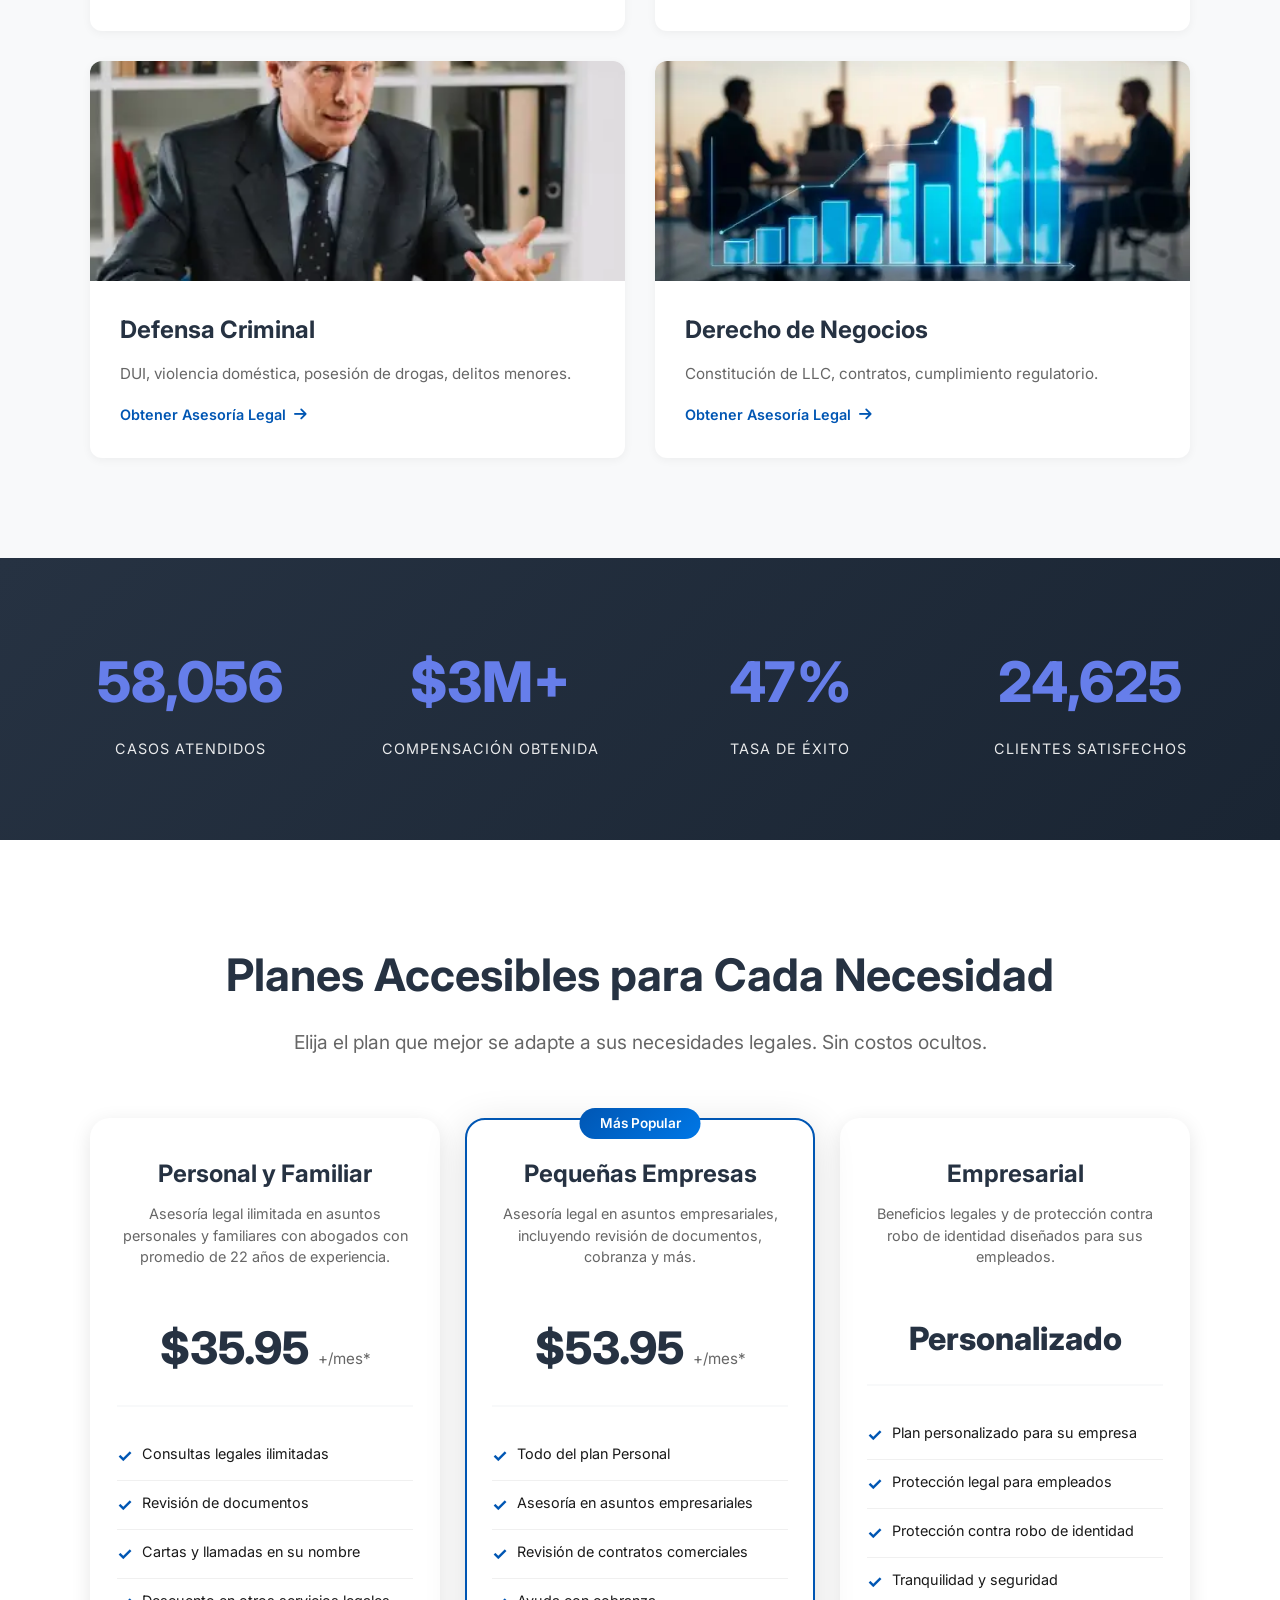
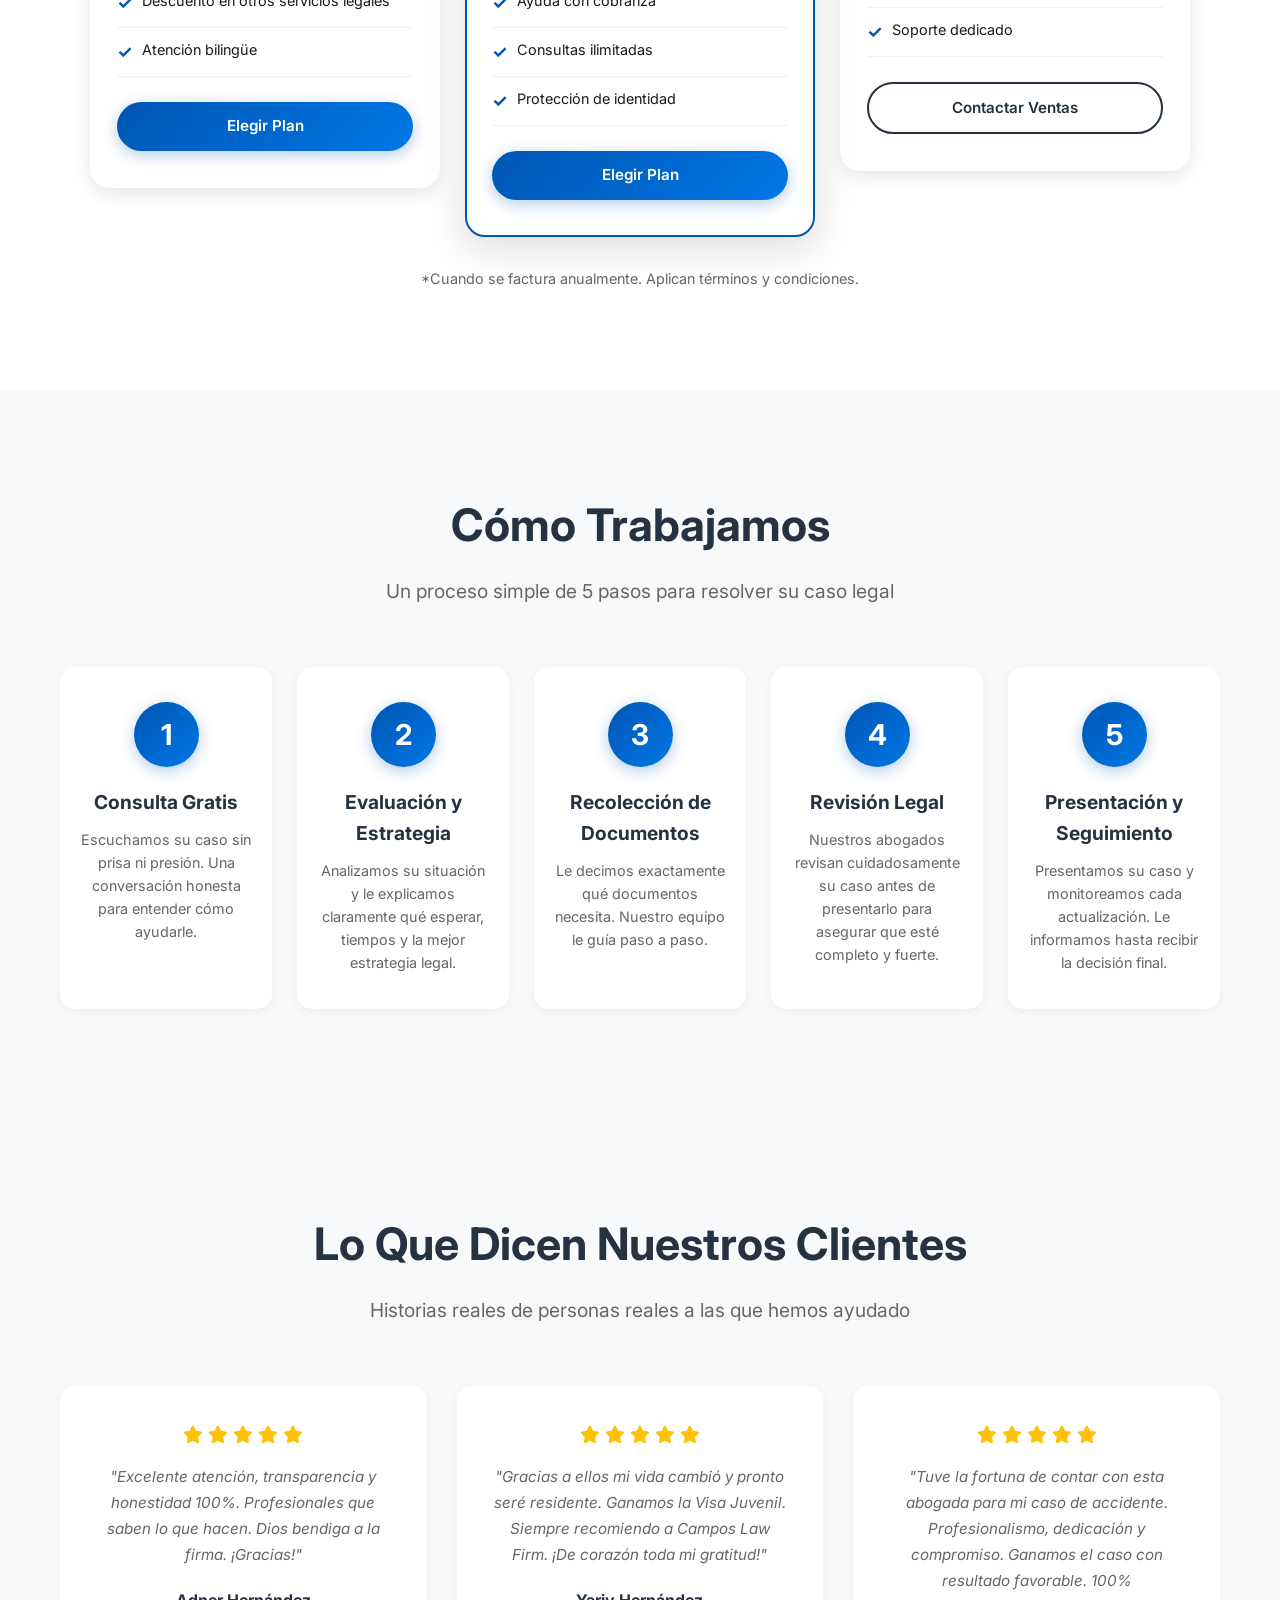
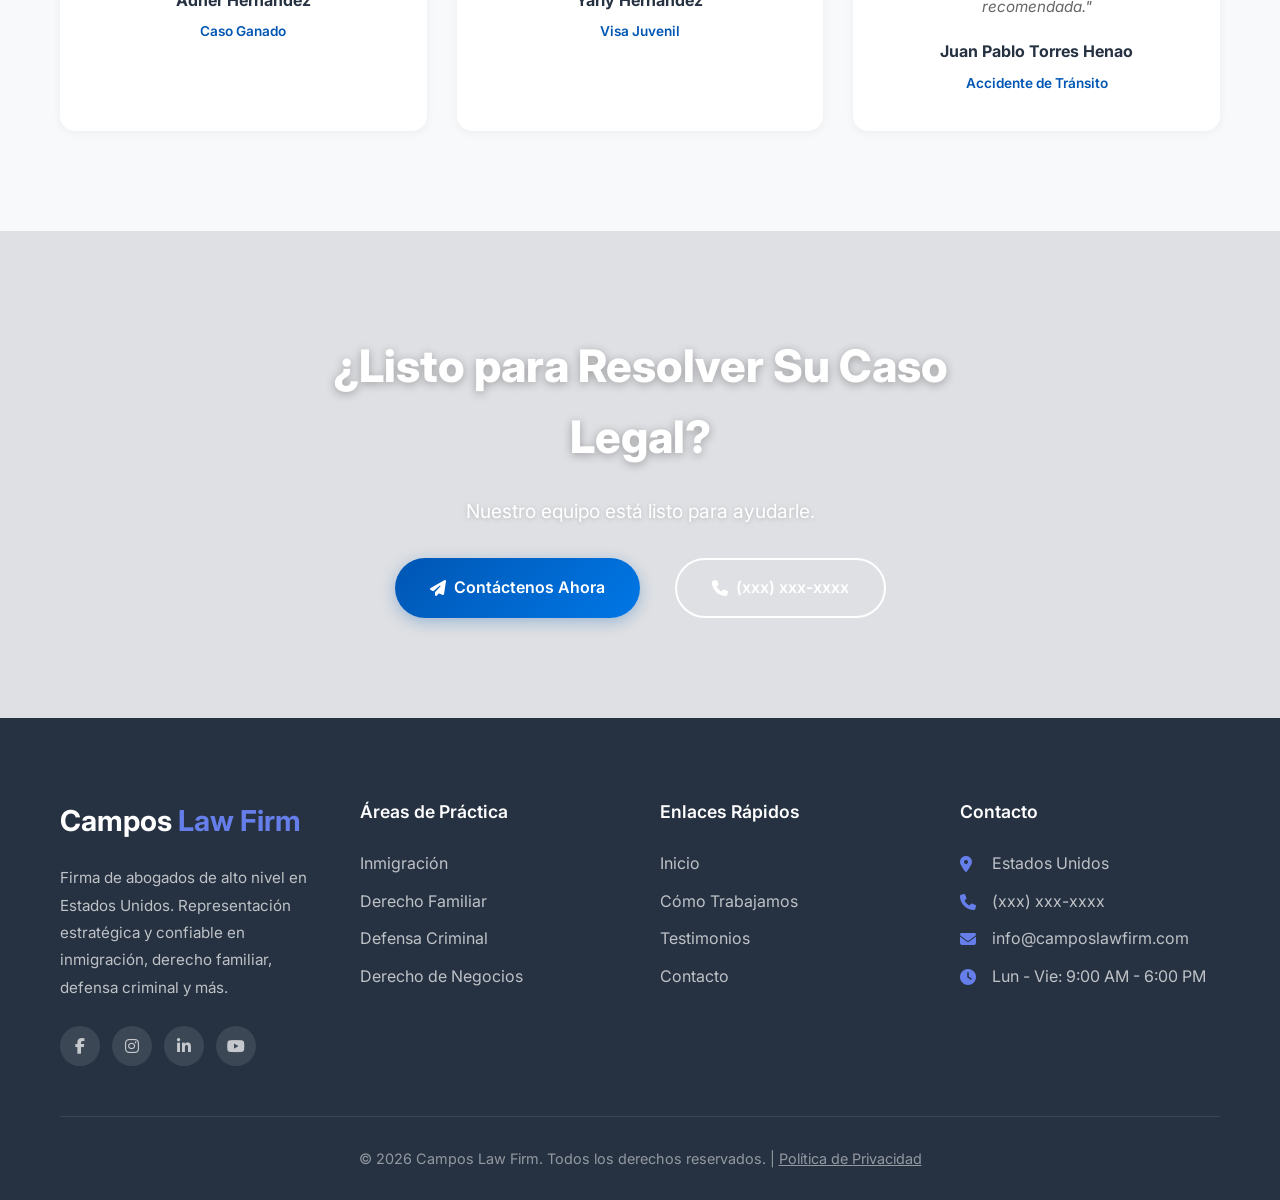
==== commit e40b766d: "Mejora home 3" ====
--- a/index.html
+++ b/index.html
@@ -71,7 +71,6 @@
         <a href="inmigracion.html" class="area-card animate-on-scroll">
           <div class="area-card-image">
             <img src="images/practice-inmigracion.webp" alt="Inmigración">
-            <i class="fas fa-passport area-card-icon"></i>
           </div>
           <div class="area-card-content">
             <h3>Inmigración</h3>
@@ -83,7 +82,6 @@
         <a href="familia.html" class="area-card animate-on-scroll">
           <div class="area-card-image">
             <img src="images/practice-familiar.webp" alt="Derecho Familiar">
-            <i class="fas fa-users area-card-icon"></i>
           </div>
           <div class="area-card-content">
             <h3>Derecho Familiar</h3>
@@ -95,7 +93,6 @@
         <a href="criminal.html" class="area-card animate-on-scroll">
           <div class="area-card-image">
             <img src="images/practice-criminal.webp" alt="Defensa Criminal">
-            <i class="fas fa-gavel area-card-icon"></i>
           </div>
           <div class="area-card-content">
             <h3>Defensa Criminal</h3>
@@ -107,7 +104,6 @@
         <a href="negocios.html" class="area-card animate-on-scroll">
           <div class="area-card-image">
             <img src="images/practice-negocios.webp" alt="Derecho de Negocios">
-            <i class="fas fa-briefcase area-card-icon"></i>
           </div>
           <div class="area-card-content">
             <h3>Derecho de Negocios</h3>
@@ -307,11 +303,11 @@
     </div>
   </section>
 
-  <!-- CTA Final con Parallax -->
+  <!-- CTA Final con Parallax REAL -->
   <section class="cta-final">
     <div class="hero-content">
       <h2>¿Listo para Resolver Su Caso Legal?</h2>
-      <p>Nuestro equipo está listo para ayudarle. Complete el formulario y reciba la asesoría legal que necesita.</p>
+      <p>Nuestro equipo está listo para ayudarle.</p>
       <div class="hero-buttons">
         <a href="contacto.html" class="btn btn-primary">
           <i class="fas fa-paper-plane"></i>
--- a/styles.css
+++ b/styles.css
@@ -14,7 +14,6 @@
   --shadow-md: 0 5px 20px rgba(0,0,0,0.1);
   --shadow-lg: 0 10px 40px rgba(0,0,0,0.15);
   --gradient-btn: linear-gradient(135deg, #0056b3 0%, #0077e6 100%);
-  --gradient-hero: linear-gradient(135deg, rgba(38,50,66,0.85) 0%, rgba(26,37,51,0.75) 100%);
 }
 
 * {
@@ -160,7 +159,7 @@
   padding-top: 100px;
   position: relative;
   overflow: hidden;
-  background: url('images/hero-bg.webp') center/cover no-repeat;
+  background: url('images/hero-bg.webp') center/cover no-repeat fixed;
 }
 
 .hero::before {
@@ -170,7 +169,7 @@
   left: 0;
   right: 0;
   bottom: 0;
-  background: var(--gradient-hero);
+  background: rgba(38, 50, 66, 0.4);
   z-index: 1;
 }
 
@@ -186,7 +185,7 @@
   font-size: 3.5rem;
   font-weight: 800;
   color: var(--white);
-  margin-bottom: 15px;
+  margin-bottom: 20px;
   line-height: 1.2;
   opacity: 0;
   animation: fadeInUp 1s ease forwards;
@@ -199,9 +198,6 @@
   color: var(--accent-color);
   font-style: italic;
   margin-top: 10px;
-  opacity: 0;
-  animation: fadeInUp 1s ease forwards;
-  animation-delay: 0.5s;
 }
 
 .hero-content p {
@@ -211,8 +207,7 @@
   line-height: 1.8;
   opacity: 0;
   animation: fadeInUp 1s ease forwards;
-  animation-delay: 0.7s;
-  text-shadow: 0 1px 5px rgba(0,0,0,0.2);
+  animation-delay: 0.5s;
 }
 
 .hero-buttons {
@@ -222,7 +217,7 @@
   flex-wrap: wrap;
   opacity: 0;
   animation: fadeInUp 1s ease forwards;
-  animation-delay: 0.9s;
+  animation-delay: 0.7s;
 }
 
 .btn {
@@ -295,26 +290,26 @@
 ======================================== */
 .practice-areas {
   background: var(--bg-light);
+  padding: 100px 0;
 }
 
 .areas-grid {
   display: grid;
   grid-template-columns: repeat(2, 1fr);
   gap: 30px;
-  max-width: 1000px;
+  max-width: 1100px;
   margin: 0 auto;
 }
 
 .area-card {
   background: var(--white);
-  border-radius: 15px;
+  border-radius: 12px;
   overflow: hidden;
   box-shadow: var(--shadow-sm);
   transition: var(--transition);
   text-decoration: none;
   color: inherit;
   display: block;
-  position: relative;
 }
 
 .area-card:hover {
@@ -323,13 +318,9 @@
 }
 
 .area-card-image {
-  height: 200px;
-  background: linear-gradient(135deg, var(--primary-color), var(--secondary-color));
-  display: flex;
-  align-items: center;
-  justify-content: center;
+  height: 220px;
+  overflow: hidden;
   position: relative;
-  overflow: hidden;
 }
 
 .area-card-image img {
@@ -340,13 +331,7 @@
 }
 
 .area-card:hover .area-card-image img {
-  transform: scale(1.1);
-}
-
-.area-card-icon {
-  position: absolute;
-  font-size: 3.5rem;
-  color: rgba(255,255,255,0.2);
+  transform: scale(1.08);
 }
 
 .area-card-content {
@@ -354,7 +339,7 @@
 }
 
 .area-card h3 {
-  font-size: 1.4rem;
+  font-size: 1.5rem;
   margin-bottom: 12px;
   color: var(--primary-color);
   font-weight: 700;
@@ -373,12 +358,12 @@
   font-size: 0.9rem;
   display: inline-flex;
   align-items: center;
-  gap: 5px;
+  gap: 8px;
   transition: gap 0.3s ease;
 }
 
 .area-card:hover .read-more {
-  gap: 10px;
+  gap: 12px;
 }
 
 /* ========================================
@@ -388,7 +373,6 @@
   background: linear-gradient(135deg, var(--primary-color) 0%, #1a2533 100%);
   color: var(--white);
   padding: 80px 0;
-  position: relative;
 }
 
 .stats-grid {
@@ -406,11 +390,10 @@
 }
 
 .stat-item p {
-  font-size: 1.1rem;
+  font-size: 0.9rem;
   opacity: 0.9;
   text-transform: uppercase;
   letter-spacing: 1px;
-  font-size: 0.9rem;
 }
 
 /* ========================================
@@ -561,7 +544,6 @@
   border-radius: 15px;
   box-shadow: var(--shadow-sm);
   transition: var(--transition);
-  position: relative;
 }
 
 .step:hover {
@@ -651,16 +633,16 @@
 }
 
 /* ========================================
-   CTA FINAL CON PARALLAX
+   CTA FINAL - PARALLAX REAL
 ======================================== */
 .cta-final {
   position: relative;
-  min-height: 60vh;
+  min-height: 50vh;
   display: flex;
   align-items: center;
   justify-content: center;
   text-align: center;
-  padding: 120px 0;
+  padding: 100px 0;
   background: url('images/cta-bg.webp') center/cover no-repeat fixed;
   overflow: hidden;
 }
@@ -672,17 +654,20 @@
   left: 0;
   right: 0;
   bottom: 0;
-  background: var(--gradient-hero);
+  background: rgba(38, 50, 66, 0.15);
   z-index: 1;
 }
 
 .cta-final .hero-content {
   position: relative;
   z-index: 2;
+  max-width: 800px;
+  margin: 0 auto;
+  padding: 0 20px;
 }
 
 .cta-final h2 {
-  font-size: 3rem;
+  font-size: 2.8rem;
   color: var(--white);
   margin-bottom: 20px;
   font-weight: 800;
@@ -690,13 +675,14 @@
 }
 
 .cta-final p {
-  font-size: 1.3rem;
-  color: rgba(255,255,255,0.95);
-  margin-bottom: 35px;
-  max-width: 700px;
-  margin-left: auto;
-  margin-right: auto;
+  font-size: 1.2rem;
+  color: var(--white);
+  margin-bottom: 30px;
   text-shadow: 0 1px 5px rgba(0,0,0,0.2);
+}
+
+.cta-final .btn {
+  margin: 0 10px;
 }
 
 /* ========================================
@@ -813,11 +799,6 @@
     opacity: 1;
     transform: translateY(0);
   }
-}
-
-@keyframes fadeIn {
-  from { opacity: 0; }
-  to { opacity: 1; }
 }
 
 .animate-on-scroll {
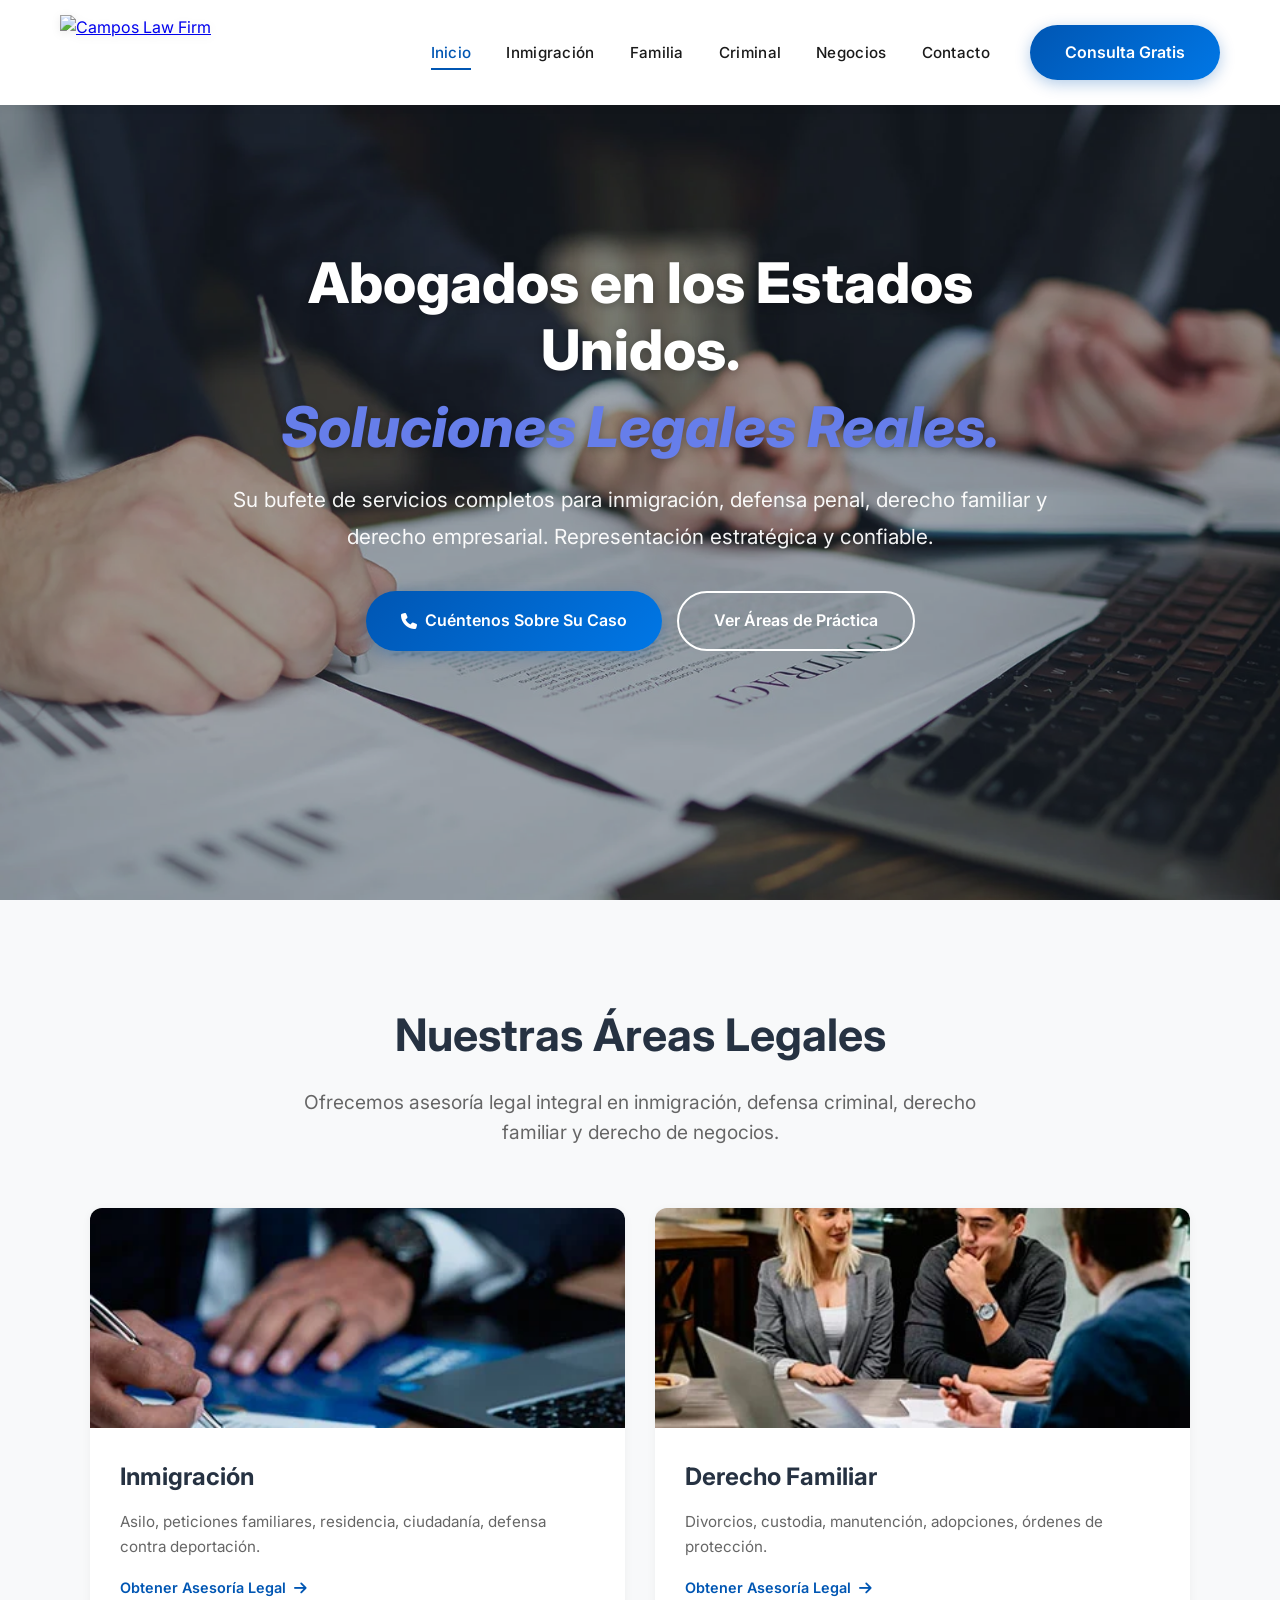
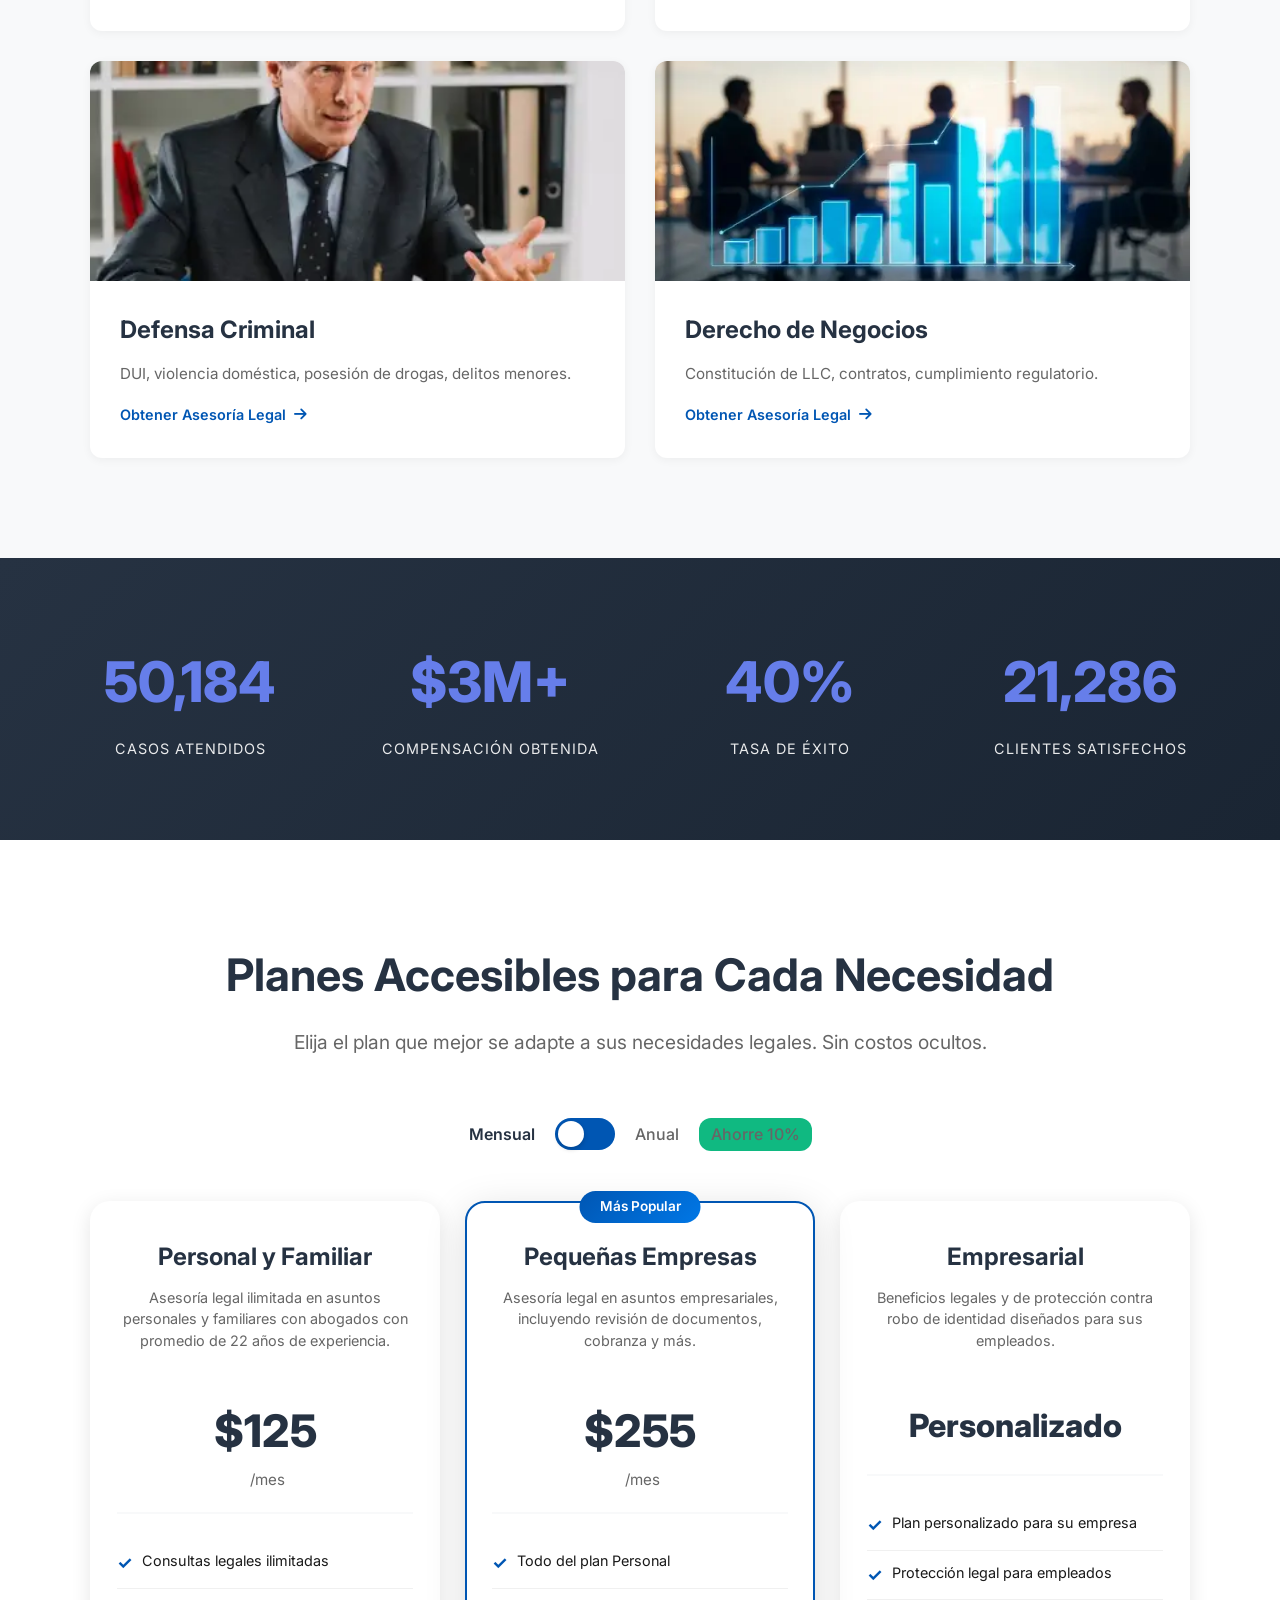
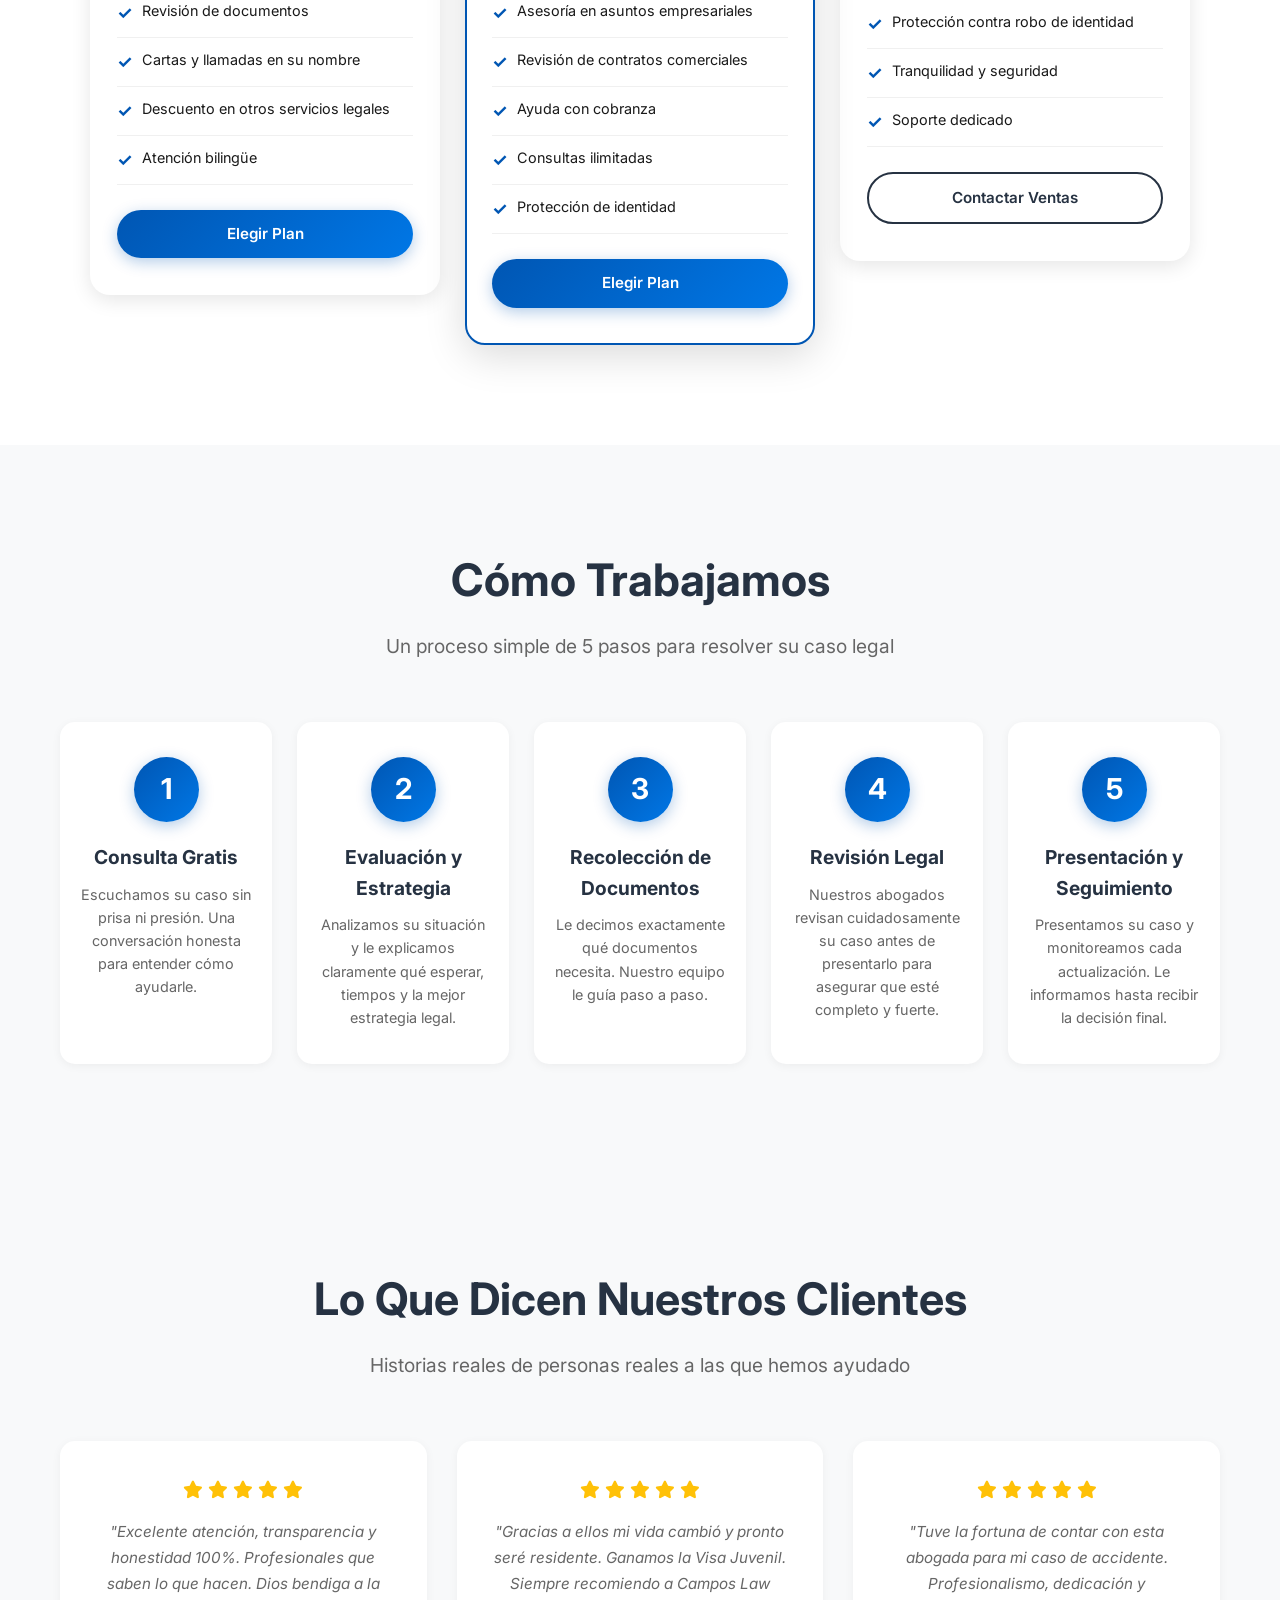
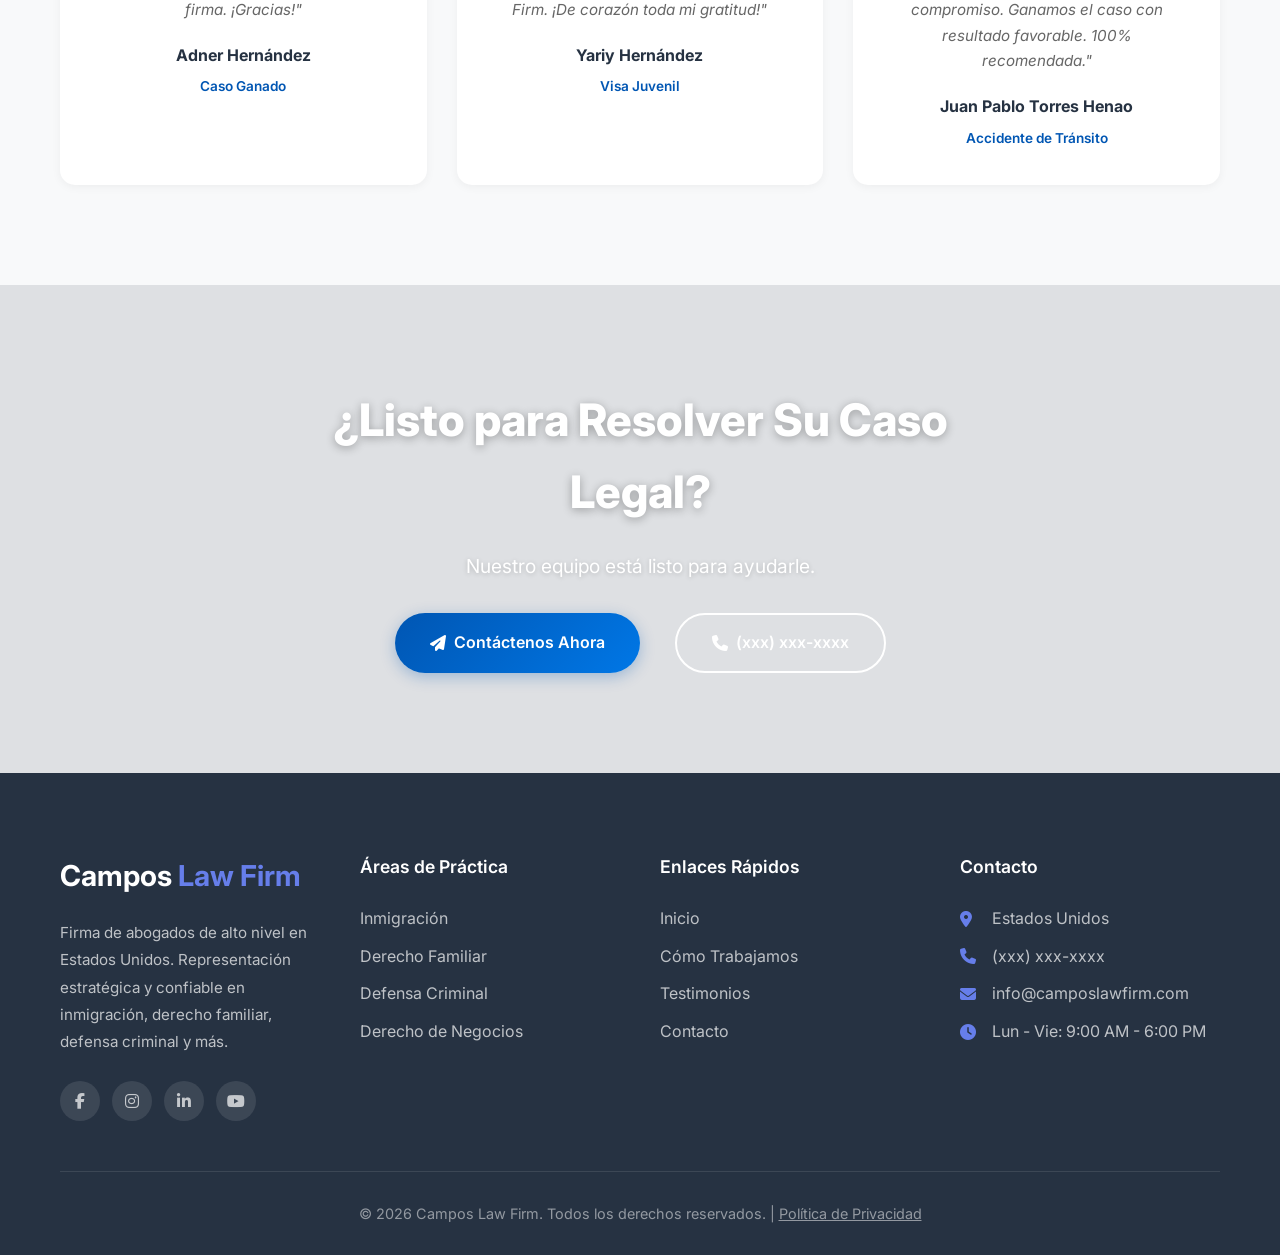
==== commit f085d9f5: "Mejora Home 4" ====
--- a/index.html
+++ b/index.html
@@ -115,7 +115,7 @@
     </div>
   </section>
 
-  <!-- Estadísticas con Contador Animado -->
+  <!-- Estadísticas -->
   <section class="stats">
     <div class="container">
       <div class="stats-grid">
@@ -139,12 +139,20 @@
     </div>
   </section>
 
-  <!-- Planes y Precios -->
+  <!-- Planes y Precios con Switch -->
   <section class="pricing">
     <div class="container">
       <div class="section-header animate-on-scroll">
         <h2>Planes Accesibles para Cada Necesidad</h2>
         <p>Elija el plan que mejor se adapte a sus necesidades legales. Sin costos ocultos.</p>
+      </div>
+      
+      <!-- Toggle Mensual/Anual -->
+      <div class="pricing-toggle animate-on-scroll">
+        <span class="toggle-label active" id="monthlyLabel">Mensual</span>
+        <div class="toggle-switch" id="pricingToggle"></div>
+        <span class="toggle-label" id="annualLabel">Anual</span>
+        <span class="discount-badge">Ahorre 10%</span>
       </div>
       
       <div class="pricing-grid">
@@ -154,8 +162,9 @@
             <p>Asesoría legal ilimitada en asuntos personales y familiares con abogados con promedio de 22 años de experiencia.</p>
           </div>
           <div class="pricing-price">
-            <span class="amount">$35.95</span>
-            <span class="period">+/mes*</span>
+            <span class="amount" data-monthly="125" data-annual="112.50">$125</span>
+            <span class="period">/mes</span>
+            <span class="annual-note" style="display: none;">Facturado $1,350/año (Ahorra $150)</span>
           </div>
           <ul class="pricing-features">
             <li>Consultas legales ilimitadas</li>
@@ -173,8 +182,9 @@
             <p>Asesoría legal en asuntos empresariales, incluyendo revisión de documentos, cobranza y más.</p>
           </div>
           <div class="pricing-price">
-            <span class="amount">$53.95</span>
-            <span class="period">+/mes*</span>
+            <span class="amount" data-monthly="255" data-annual="229.50">$255</span>
+            <span class="period">/mes</span>
+            <span class="annual-note" style="display: none;">Facturado $2,754/año (Ahorra $306)</span>
           </div>
           <ul class="pricing-features">
             <li>Todo del plan Personal</li>
@@ -205,8 +215,6 @@
           <a href="contacto.html" class="btn btn-outline" style="color: #263242; border-color: #263242;">Contactar Ventas</a>
         </div>
       </div>
-      
-      <p style="text-align: center; margin-top: 30px; color: #666; font-size: 0.9rem;">*Cuando se factura anualmente. Aplican términos y condiciones.</p>
     </div>
   </section>
 
@@ -303,7 +311,7 @@
     </div>
   </section>
 
-  <!-- CTA Final con Parallax REAL -->
+  <!-- CTA Final con Parallax -->
   <section class="cta-final">
     <div class="hero-content">
       <h2>¿Listo para Resolver Su Caso Legal?</h2>
--- a/styles.css
+++ b/styles.css
@@ -40,7 +40,7 @@
 }
 
 /* ========================================
-   HEADER - LOGO A LA IZQUIERDA
+   HEADER
 ======================================== */
 .header {
   position: fixed;
@@ -149,7 +149,7 @@
 }
 
 /* ========================================
-   HERO SECTION - IMAGEN VISIBLE
+   HERO SECTION
 ======================================== */
 .hero {
   min-height: 100vh;
@@ -286,7 +286,7 @@
 }
 
 /* ========================================
-   ÁREAS DE PRÁCTICA - ESTILO LEGALSHIELD
+   ÁREAS DE PRÁCTICA
 ======================================== */
 .practice-areas {
   background: var(--bg-light);
@@ -367,7 +367,7 @@
 }
 
 /* ========================================
-   ESTADÍSTICAS CON CONTADOR ANIMADO
+   ESTADÍSTICAS
 ======================================== */
 .stats {
   background: linear-gradient(135deg, var(--primary-color) 0%, #1a2533 100%);
@@ -397,10 +397,66 @@
 }
 
 /* ========================================
-   PRECIOS
+   PRECIOS CON SWITCH
 ======================================== */
 .pricing {
   background: var(--white);
+}
+
+.pricing-toggle {
+  display: flex;
+  justify-content: center;
+  align-items: center;
+  gap: 20px;
+  margin-bottom: 50px;
+}
+
+.pricing-toggle span {
+  font-size: 1rem;
+  font-weight: 500;
+  color: var(--text-light);
+  transition: color 0.3s;
+}
+
+.pricing-toggle span.active {
+  color: var(--primary-color);
+  font-weight: 600;
+}
+
+.toggle-switch {
+  position: relative;
+  width: 60px;
+  height: 32px;
+  background: var(--secondary-color);
+  border-radius: 20px;
+  cursor: pointer;
+  transition: background 0.3s;
+}
+
+.toggle-switch::after {
+  content: '';
+  position: absolute;
+  top: 3px;
+  left: 3px;
+  width: 26px;
+  height: 26px;
+  background: var(--white);
+  border-radius: 50%;
+  transition: transform 0.3s ease;
+  box-shadow: 0 2px 5px rgba(0,0,0,0.2);
+}
+
+.toggle-switch.annual::after {
+  transform: translateX(28px);
+}
+
+.discount-badge {
+  background: #10b981;
+  color: white;
+  padding: 4px 12px;
+  border-radius: 12px;
+  font-size: 0.8rem;
+  font-weight: 600;
 }
 
 .pricing-grid {
@@ -477,6 +533,10 @@
   margin-bottom: 25px;
   padding: 20px 0;
   border-bottom: 2px solid var(--bg-light);
+  min-height: 100px;
+  display: flex;
+  flex-direction: column;
+  justify-content: center;
 }
 
 .pricing-price .amount {
@@ -484,12 +544,21 @@
   font-weight: 800;
   color: var(--primary-color);
   display: inline-block;
+  transition: all 0.3s ease;
 }
 
 .pricing-price .period {
   color: var(--text-light);
   font-size: 0.95rem;
   margin-left: 5px;
+}
+
+.pricing-price .annual-note {
+  display: block;
+  font-size: 0.85rem;
+  color: #10b981;
+  margin-top: 5px;
+  font-weight: 500;
 }
 
 .pricing-features {
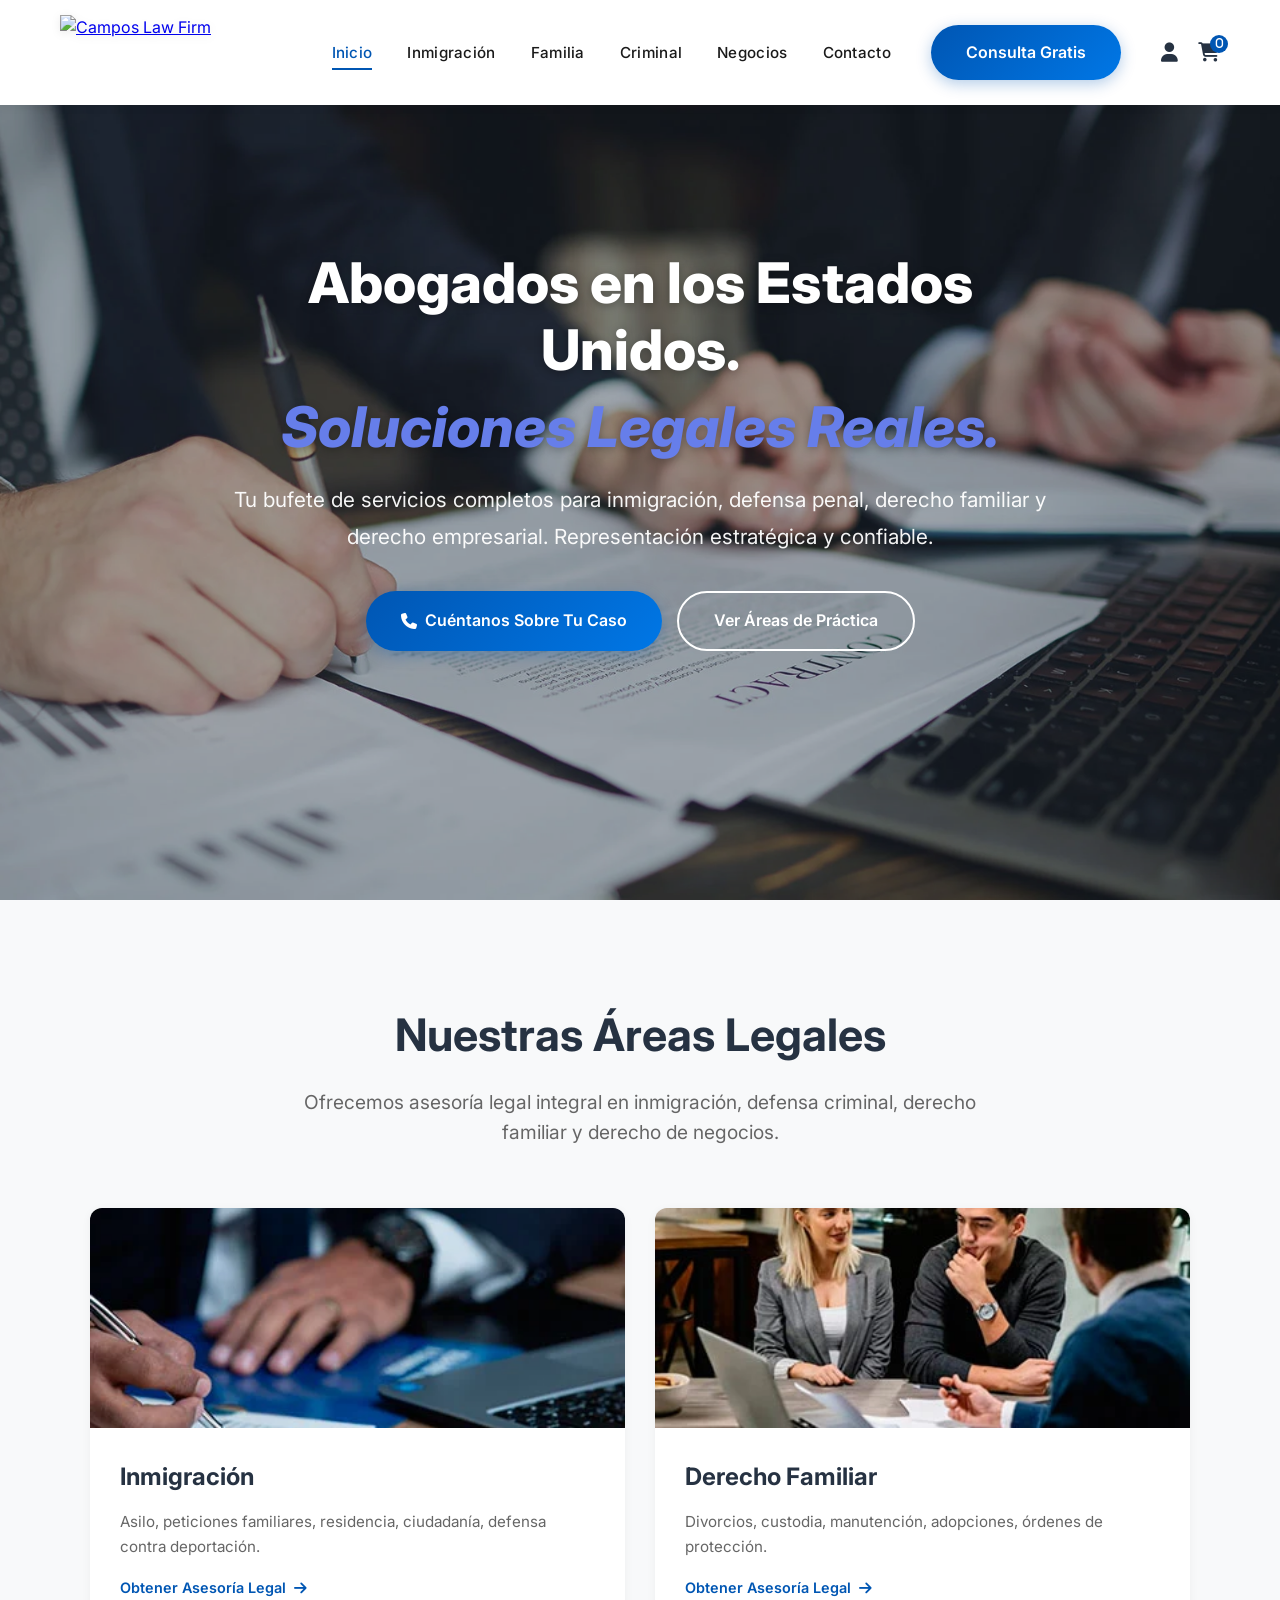
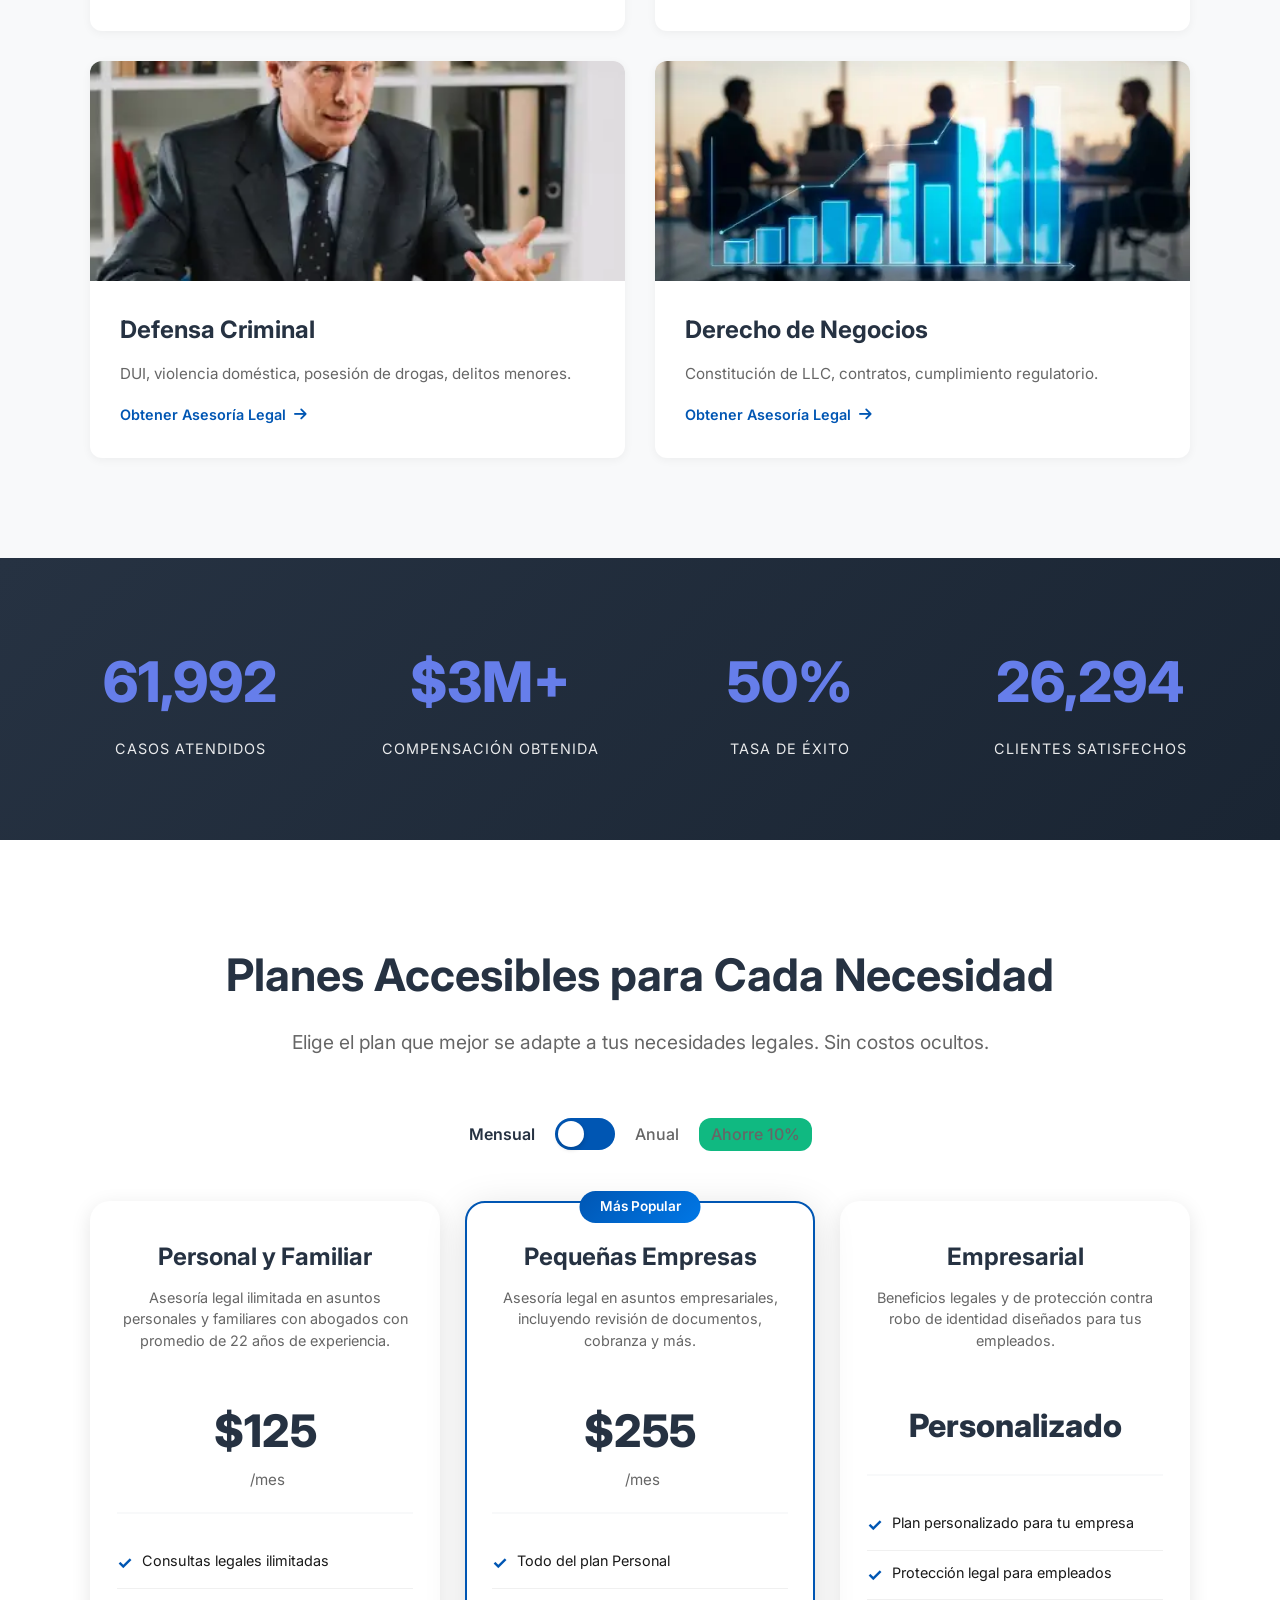
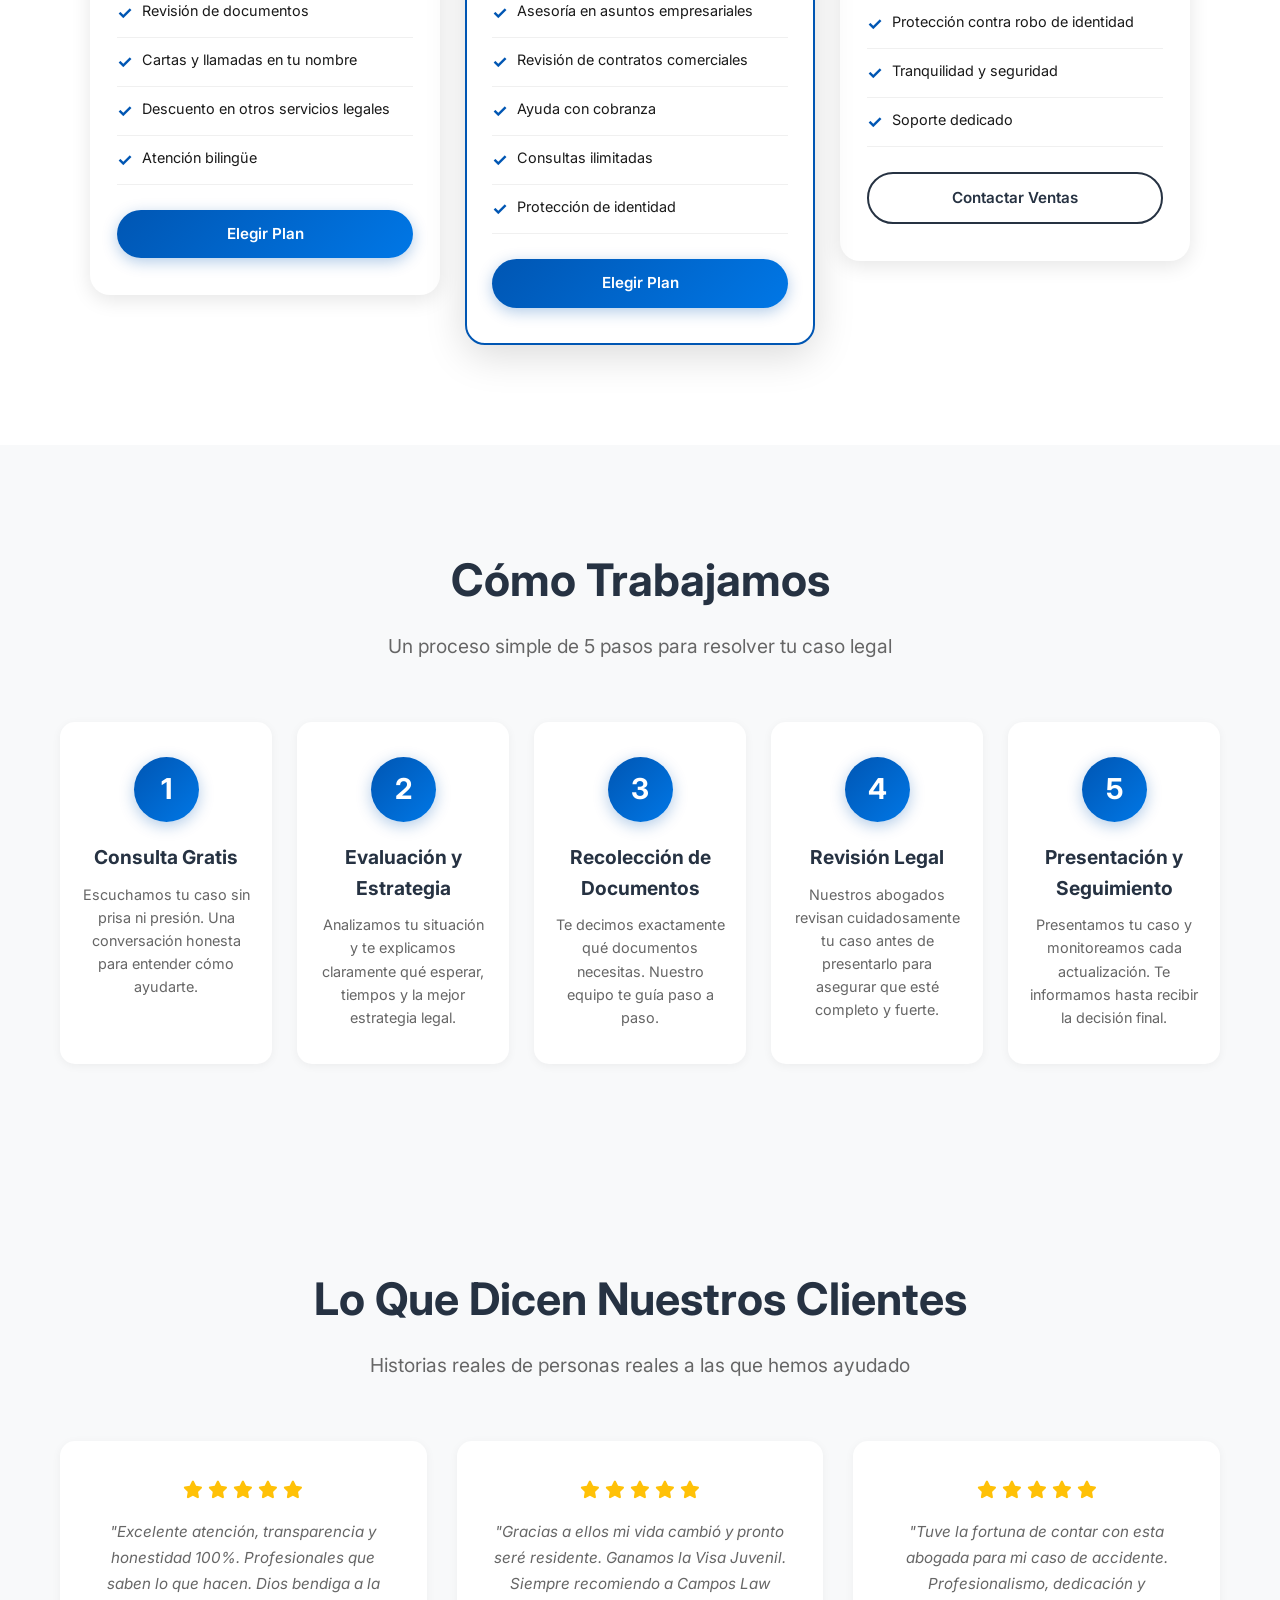
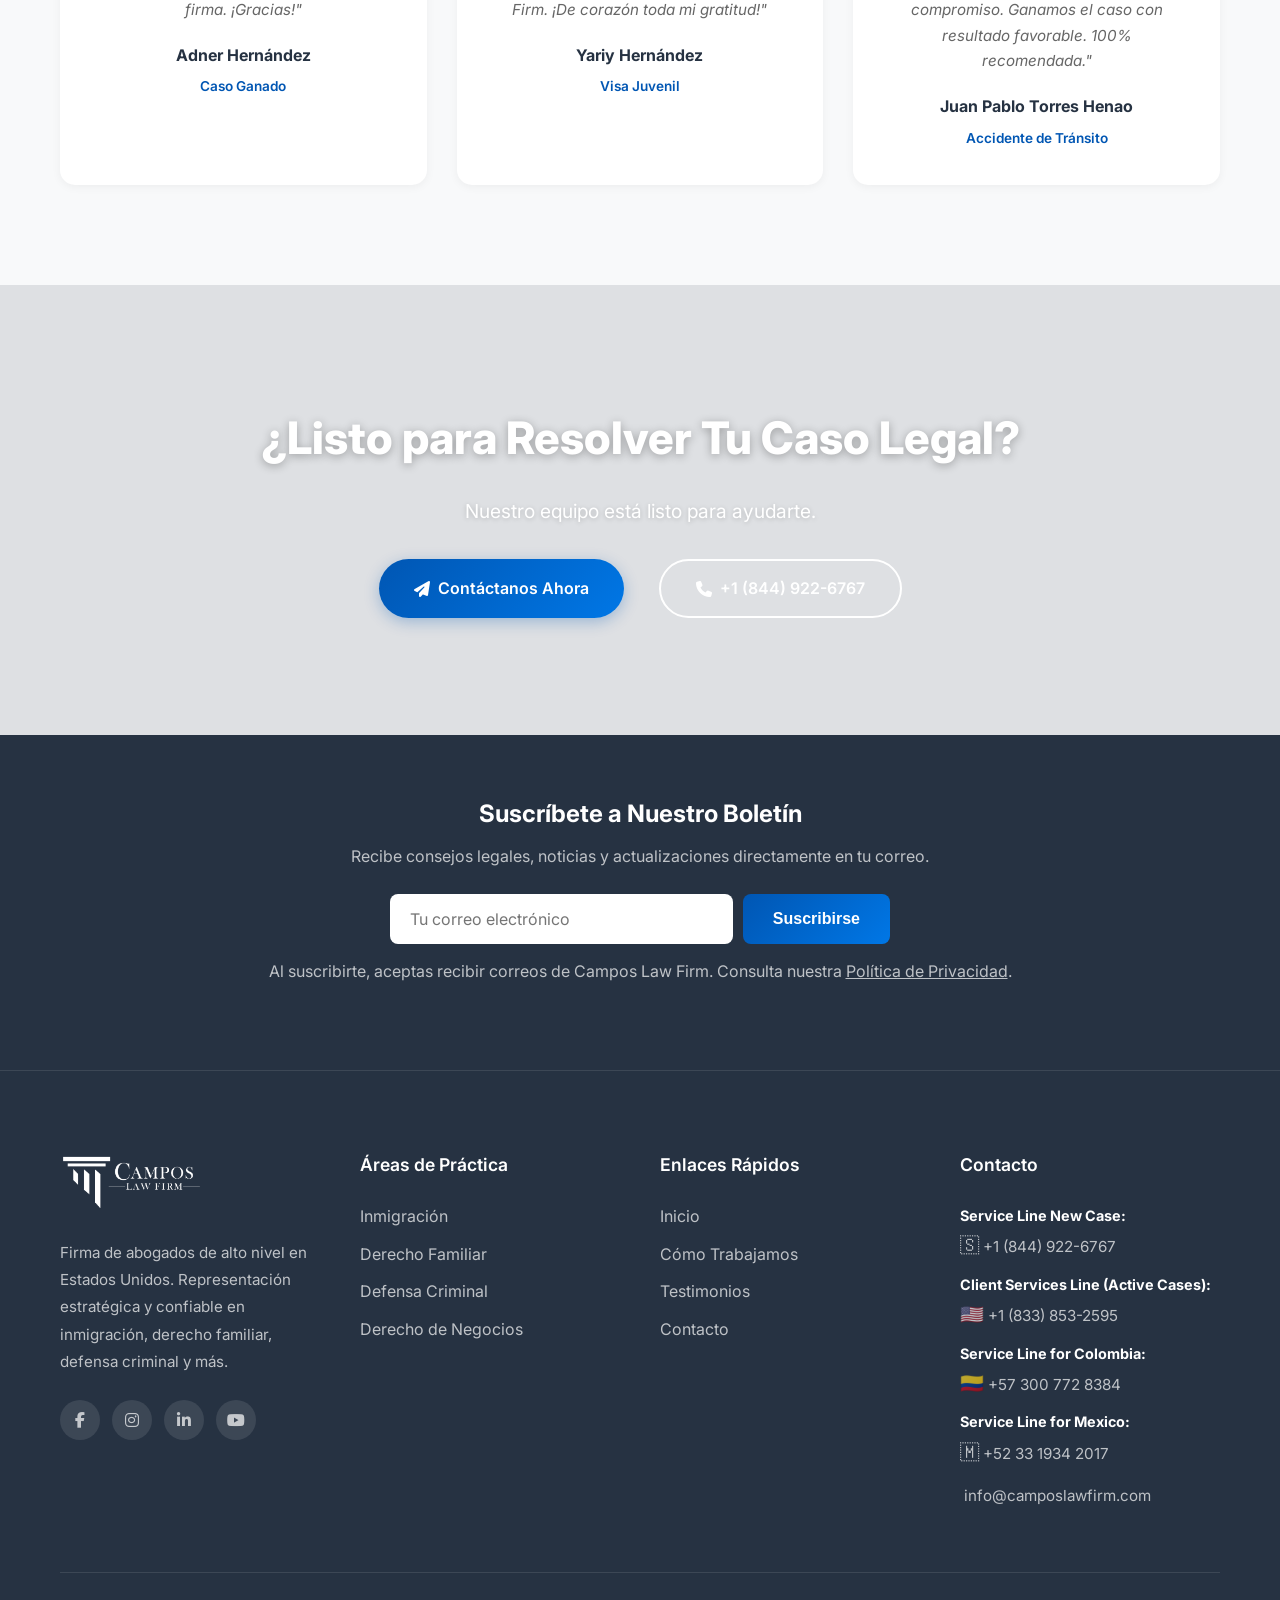
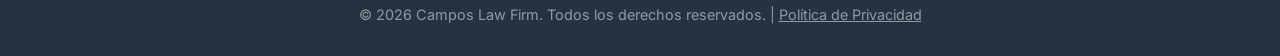
==== commit e0cf5e60: "Iconos ecommerce y logo blanco" ====
--- a/index.html
+++ b/index.html
@@ -34,6 +34,14 @@
         
         <div class="header-actions">
           <a href="contacto.html" class="btn btn-primary btn-header">Consulta Gratis</a>
+          
+          <div class="header-icons">
+            <i class="fas fa-user header-icon" id="userIcon" title="Iniciar Sesión"></i>
+            <i class="fas fa-shopping-cart header-icon" title="Carrito">
+              <span class="cart-badge">0</span>
+            </i>
+          </div>
+          
           <div class="menu-btn" id="menuBtn">
             <i class="fas fa-bars"></i>
           </div>
@@ -41,16 +49,41 @@
       </div>
     </div>
   </header>
+
+  <!-- Modal Login -->
+  <div class="modal-overlay" id="loginModal">
+    <div class="modal">
+      <i class="fas fa-times modal-close" id="modalClose"></i>
+      <h3>Iniciar Sesión</h3>
+      <p>Accede a tu cuenta de Campos Law Firm</p>
+      
+      <form id="loginForm">
+        <div class="form-group">
+          <label for="email">Correo Electrónico</label>
+          <input type="email" id="email" placeholder="tu@email.com" required>
+        </div>
+        
+        <div class="form-group">
+          <label for="password">Contraseña</label>
+          <input type="password" id="password" placeholder="••••••••" required>
+        </div>
+        
+        <a href="#" class="forgot-password">¿Olvidaste tu contraseña?</a>
+        
+        <button type="submit" class="btn btn-primary">Iniciar Sesión</button>
+      </form>
+    </div>
+  </div>
 
   <!-- Hero Section -->
   <section class="hero">
     <div class="hero-content">
       <h1>Abogados en los Estados Unidos.<span>Soluciones Legales Reales.</span></h1>
-      <p>Su bufete de servicios completos para inmigración, defensa penal, derecho familiar y derecho empresarial. Representación estratégica y confiable.</p>
+      <p>Tu bufete de servicios completos para inmigración, defensa penal, derecho familiar y derecho empresarial. Representación estratégica y confiable.</p>
       <div class="hero-buttons">
         <a href="contacto.html" class="btn btn-primary">
           <i class="fas fa-phone"></i>
-          Cuéntenos Sobre Su Caso
+          Cuéntanos Sobre Tu Caso
         </a>
         <a href="#areas" class="btn btn-outline">
           Ver Áreas de Práctica
@@ -144,7 +177,7 @@
     <div class="container">
       <div class="section-header animate-on-scroll">
         <h2>Planes Accesibles para Cada Necesidad</h2>
-        <p>Elija el plan que mejor se adapte a sus necesidades legales. Sin costos ocultos.</p>
+        <p>Elige el plan que mejor se adapte a tus necesidades legales. Sin costos ocultos.</p>
       </div>
       
       <!-- Toggle Mensual/Anual -->
@@ -169,7 +202,7 @@
           <ul class="pricing-features">
             <li>Consultas legales ilimitadas</li>
             <li>Revisión de documentos</li>
-            <li>Cartas y llamadas en su nombre</li>
+            <li>Cartas y llamadas en tu nombre</li>
             <li>Descuento en otros servicios legales</li>
             <li>Atención bilingüe</li>
           </ul>
@@ -200,13 +233,13 @@
         <div class="pricing-card animate-on-scroll">
           <div class="pricing-header">
             <h3>Empresarial</h3>
-            <p>Beneficios legales y de protección contra robo de identidad diseñados para sus empleados.</p>
+            <p>Beneficios legales y de protección contra robo de identidad diseñados para tus empleados.</p>
           </div>
           <div class="pricing-price">
             <span class="amount" style="font-size: 2rem;">Personalizado</span>
           </div>
           <ul class="pricing-features">
-            <li>Plan personalizado para su empresa</li>
+            <li>Plan personalizado para tu empresa</li>
             <li>Protección legal para empleados</li>
             <li>Protección contra robo de identidad</li>
             <li>Tranquilidad y seguridad</li>
@@ -223,38 +256,38 @@
     <div class="container">
       <div class="section-header animate-on-scroll">
         <h2>Cómo Trabajamos</h2>
-        <p>Un proceso simple de 5 pasos para resolver su caso legal</p>
+        <p>Un proceso simple de 5 pasos para resolver tu caso legal</p>
       </div>
       
       <div class="process-steps">
         <div class="step animate-on-scroll">
           <div class="step-number">1</div>
           <h3>Consulta Gratis</h3>
-          <p>Escuchamos su caso sin prisa ni presión. Una conversación honesta para entender cómo ayudarle.</p>
+          <p>Escuchamos tu caso sin prisa ni presión. Una conversación honesta para entender cómo ayudarte.</p>
         </div>
         
         <div class="step animate-on-scroll">
           <div class="step-number">2</div>
           <h3>Evaluación y Estrategia</h3>
-          <p>Analizamos su situación y le explicamos claramente qué esperar, tiempos y la mejor estrategia legal.</p>
+          <p>Analizamos tu situación y te explicamos claramente qué esperar, tiempos y la mejor estrategia legal.</p>
         </div>
         
         <div class="step animate-on-scroll">
           <div class="step-number">3</div>
           <h3>Recolección de Documentos</h3>
-          <p>Le decimos exactamente qué documentos necesita. Nuestro equipo le guía paso a paso.</p>
+          <p>Te decimos exactamente qué documentos necesitas. Nuestro equipo te guía paso a paso.</p>
         </div>
         
         <div class="step animate-on-scroll">
           <div class="step-number">4</div>
           <h3>Revisión Legal</h3>
-          <p>Nuestros abogados revisan cuidadosamente su caso antes de presentarlo para asegurar que esté completo y fuerte.</p>
+          <p>Nuestros abogados revisan cuidadosamente tu caso antes de presentarlo para asegurar que esté completo y fuerte.</p>
         </div>
         
         <div class="step animate-on-scroll">
           <div class="step-number">5</div>
           <h3>Presentación y Seguimiento</h3>
-          <p>Presentamos su caso y monitoreamos cada actualización. Le informamos hasta recibir la decisión final.</p>
+          <p>Presentamos tu caso y monitoreamos cada actualización. Te informamos hasta recibir la decisión final.</p>
         </div>
       </div>
     </div>
@@ -314,18 +347,33 @@
   <!-- CTA Final con Parallax -->
   <section class="cta-final">
     <div class="hero-content">
-      <h2>¿Listo para Resolver Su Caso Legal?</h2>
-      <p>Nuestro equipo está listo para ayudarle.</p>
+      <h2>¿Listo para Resolver Tu Caso Legal?</h2>
+      <p>Nuestro equipo está listo para ayudarte.</p>
       <div class="hero-buttons">
         <a href="contacto.html" class="btn btn-primary">
           <i class="fas fa-paper-plane"></i>
-          Contáctenos Ahora
-        </a>
-        <a href="tel:xxx-xxx-xxxx" class="btn btn-outline">
+          Contáctanos Ahora
+        </a>
+        <a href="tel:+18449226767" class="btn btn-outline">
           <i class="fas fa-phone"></i>
-          (xxx) xxx-xxxx
-        </a>
-      </div>
+          +1 (844) 922-6767
+        </a>
+      </div>
+    </div>
+  </section>
+
+  <!-- Newsletter -->
+  <section class="newsletter">
+    <div class="container">
+      <h3>Suscríbete a Nuestro Boletín</h3>
+      <p>Recibe consejos legales, noticias y actualizaciones directamente en tu correo.</p>
+      
+      <form class="newsletter-form" id="newsletterForm">
+        <input type="email" placeholder="Tu correo electrónico" required>
+        <button type="submit">Suscribirse</button>
+      </form>
+      
+      <p class="newsletter-note">Al suscribirte, aceptas recibir correos de Campos Law Firm. Consulta nuestra <a href="#">Política de Privacidad</a>.</p>
     </div>
   </section>
 
@@ -334,7 +382,7 @@
     <div class="container">
       <div class="footer-grid">
         <div class="footer-col">
-          <h3>Campos <span>Law Firm</span></h3>
+          <img src="images/logo-white.webp" alt="Campos Law Firm" class="footer-logo">
           <p>Firma de abogados de alto nivel en Estados Unidos. Representación estratégica y confiable en inmigración, derecho familiar, defensa criminal y más.</p>
           <div class="social">
             <a href="#" aria-label="Facebook"><i class="fab fa-facebook-f"></i></a>
@@ -366,11 +414,36 @@
         
         <div class="footer-col">
           <h4>Contacto</h4>
-          <ul class="contact-info">
-            <li><i class="fas fa-map-marker-alt"></i> Estados Unidos</li>
-            <li><i class="fas fa-phone"></i> (xxx) xxx-xxxx</li>
-            <li><i class="fas fa-envelope"></i> info@camposlawfirm.com</li>
-            <li><i class="fas fa-clock"></i> Lun - Vie: 9:00 AM - 6:00 PM</li>
+          <ul class="phone-list">
+            <li>
+              <div>
+                <strong>Service Line New Case:</strong>
+                <span class="flag">🇸</span> <a href="tel:+18449226767">+1 (844) 922-6767</a>
+              </div>
+            </li>
+            <li>
+              <div>
+                <strong>Client Services Line (Active Cases):</strong>
+                <span class="flag">🇺🇸</span> <a href="tel:+18338532595">+1 (833) 853-2595</a>
+              </div>
+            </li>
+            <li>
+              <div>
+                <strong>Service Line for Colombia:</strong>
+                <span class="flag">🇨🇴</span> <a href="tel:+573007728384">+57 300 772 8384</a>
+              </div>
+            </li>
+            <li>
+              <div>
+                <strong>Service Line for Mexico:</strong>
+                <span class="flag">🇲</span> <a href="tel:+523319342017">+52 33 1934 2017</a>
+              </div>
+            </li>
+            <li>
+              <div>
+                <span class="flag">️</span> <a href="mailto:info@camposlawfirm.com">info@camposlawfirm.com</a>
+              </div>
+            </li>
           </ul>
         </div>
       </div>
--- a/styles.css
+++ b/styles.css
@@ -983,4 +983,298 @@
   .footer-grid {
     grid-template-columns: 1fr;
   }
+}
+
+/* ========================================
+   ICONOS HEADER (usuario y carrito)
+======================================== */
+.header-icons {
+  display: flex;
+  align-items: center;
+  gap: 20px;
+  margin-left: 20px;
+}
+
+.header-icon {
+  color: var(--primary-color);
+  font-size: 1.2rem;
+  cursor: pointer;
+  transition: var(--transition);
+  position: relative;
+}
+
+.header-icon:hover {
+  color: var(--secondary-color);
+  transform: translateY(-2px);
+}
+
+.cart-badge {
+  position: absolute;
+  top: -8px;
+  right: -8px;
+  background: var(--secondary-color);
+  color: white;
+  font-size: 0.7rem;
+  font-weight: bold;
+  width: 18px;
+  height: 18px;
+  border-radius: 50%;
+  display: flex;
+  align-items: center;
+  justify-content: center;
+}
+
+/* ========================================
+   MODAL LOGIN
+======================================== */
+.modal-overlay {
+  position: fixed;
+  top: 0;
+  left: 0;
+  width: 100%;
+  height: 100%;
+  background: rgba(0, 0, 0, 0.5);
+  display: none;
+  align-items: center;
+  justify-content: center;
+  z-index: 2000;
+  animation: fadeIn 0.3s ease;
+}
+
+.modal-overlay.active {
+  display: flex;
+}
+
+.modal {
+  background: white;
+  padding: 40px;
+  border-radius: 15px;
+  width: 90%;
+  max-width: 400px;
+  box-shadow: var(--shadow-lg);
+  position: relative;
+  animation: slideDown 0.3s ease;
+}
+
+@keyframes slideDown {
+  from {
+    opacity: 0;
+    transform: translateY(-50px);
+  }
+  to {
+    opacity: 1;
+    transform: translateY(0);
+  }
+}
+
+.modal-close {
+  position: absolute;
+  top: 15px;
+  right: 15px;
+  font-size: 1.5rem;
+  cursor: pointer;
+  color: var(--text-light);
+  transition: color 0.3s;
+}
+
+.modal-close:hover {
+  color: var(--primary-color);
+}
+
+.modal h3 {
+  font-size: 1.8rem;
+  color: var(--primary-color);
+  margin-bottom: 10px;
+  text-align: center;
+}
+
+.modal p {
+  color: var(--text-light);
+  text-align: center;
+  margin-bottom: 30px;
+  font-size: 0.95rem;
+}
+
+.form-group {
+  margin-bottom: 20px;
+}
+
+.form-group label {
+  display: block;
+  margin-bottom: 8px;
+  color: var(--text-dark);
+  font-weight: 500;
+  font-size: 0.9rem;
+}
+
+.form-group input {
+  width: 100%;
+  padding: 12px 15px;
+  border: 2px solid #e0e0e0;
+  border-radius: 8px;
+  font-size: 1rem;
+  transition: border-color 0.3s;
+  font-family: inherit;
+}
+
+.form-group input:focus {
+  outline: none;
+  border-color: var(--secondary-color);
+}
+
+.forgot-password {
+  display: block;
+  text-align: right;
+  color: var(--secondary-color);
+  font-size: 0.9rem;
+  text-decoration: none;
+  margin-top: -10px;
+  margin-bottom: 20px;
+  transition: color 0.3s;
+}
+
+.forgot-password:hover {
+  color: var(--primary-color);
+  text-decoration: underline;
+}
+
+.modal .btn {
+  width: 100%;
+  justify-content: center;
+  margin-top: 10px;
+}
+
+/* ========================================
+   NEWSLETTER FOOTER
+======================================== */
+.newsletter {
+  background: var(--primary-color);
+  padding: 60px 0;
+  text-align: center;
+  border-bottom: 1px solid rgba(255, 255, 255, 0.1);
+}
+
+.newsletter h3 {
+  color: white;
+  font-size: 1.5rem;
+  margin-bottom: 10px;
+}
+
+.newsletter p {
+  color: rgba(255, 255, 255, 0.7);
+  margin-bottom: 25px;
+  font-size: 1rem;
+}
+
+.newsletter-form {
+  max-width: 500px;
+  margin: 0 auto;
+  display: flex;
+  gap: 10px;
+}
+
+.newsletter-form input {
+  flex: 1;
+  padding: 15px 20px;
+  border: none;
+  border-radius: 8px;
+  font-size: 1rem;
+  font-family: inherit;
+}
+
+.newsletter-form input:focus {
+  outline: none;
+  box-shadow: 0 0 0 3px rgba(0, 86, 179, 0.3);
+}
+
+.newsletter-form button {
+  padding: 15px 30px;
+  background: var(--gradient-btn);
+  color: white;
+  border: none;
+  border-radius: 8px;
+  font-weight: 600;
+  cursor: pointer;
+  transition: var(--transition);
+  font-size: 1rem;
+}
+
+.newsletter-form button:hover {
+  transform: translateY(-2px);
+  box-shadow: 0 5px 15px rgba(0, 86, 179, 0.4);
+}
+
+.newsletter-note {
+  color: rgba(255, 255, 255, 0.5);
+  font-size: 0.85rem;
+  margin-top: 15px;
+}
+
+.newsletter-note a {
+  color: rgba(255, 255, 255, 0.7);
+  text-decoration: underline;
+}
+
+/* ========================================
+   FOOTER LOGO Y TELÉFONOS
+======================================== */
+.footer-logo {
+  height: 60px;
+  width: auto;
+  margin-bottom: 20px;
+  filter: brightness(0) invert(1);
+}
+
+.phone-list {
+  list-style: none;
+}
+
+.phone-list li {
+  margin-bottom: 15px;
+  display: flex;
+  align-items: center;
+  gap: 10px;
+  color: rgba(255, 255, 255, 0.7);
+  font-size: 0.95rem;
+}
+
+.phone-list li strong {
+  color: white;
+  display: block;
+  margin-bottom: 3px;
+  font-size: 0.9rem;
+}
+
+.phone-list li .flag {
+  font-size: 1.2rem;
+}
+
+.phone-list li a {
+  color: rgba(255, 255, 255, 0.7);
+  text-decoration: none;
+  transition: color 0.3s;
+}
+
+.phone-list li a:hover {
+  color: var(--accent-color);
+}
+
+/* Responsive */
+@media (max-width: 768px) {
+  .header-icons {
+    gap: 15px;
+    margin-left: 10px;
+  }
+  
+  .header-icon {
+    font-size: 1rem;
+  }
+  
+  .newsletter-form {
+    flex-direction: column;
+  }
+  
+  .modal {
+    padding: 30px 20px;
+  }
 }
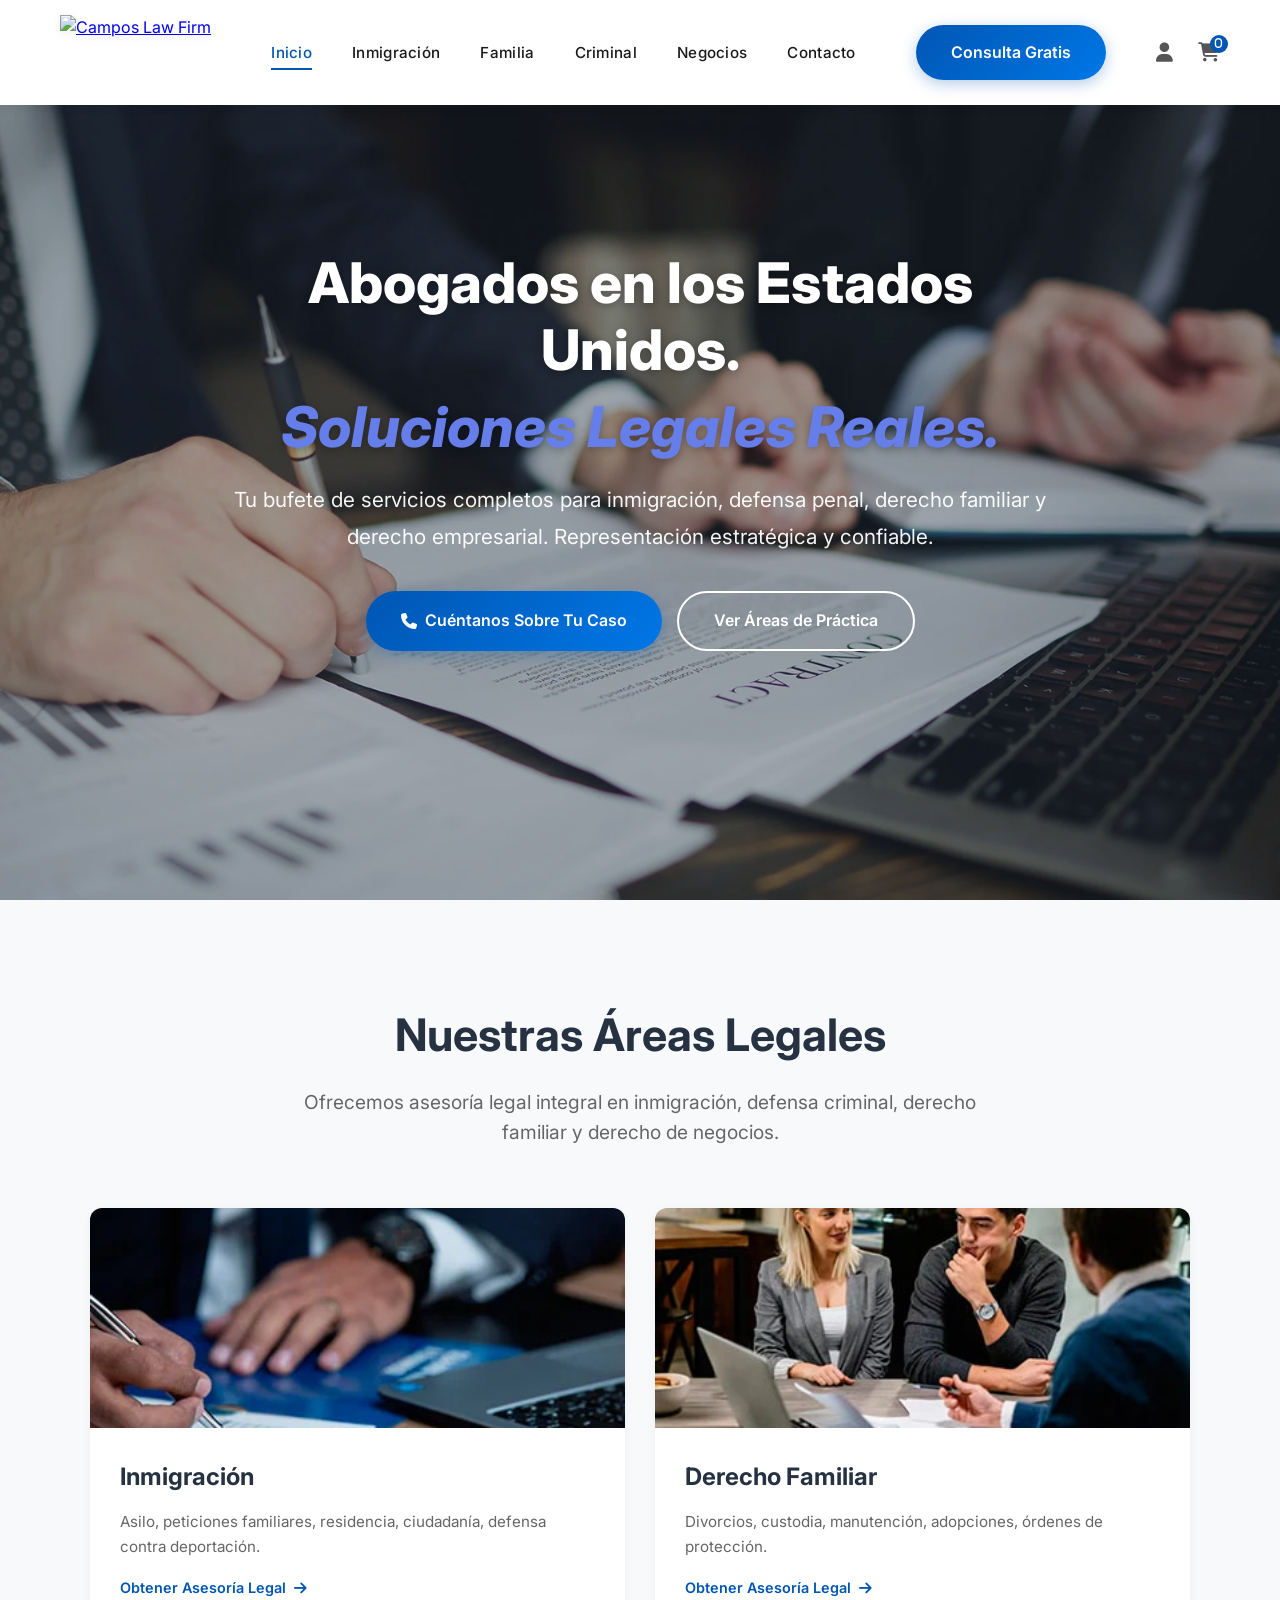
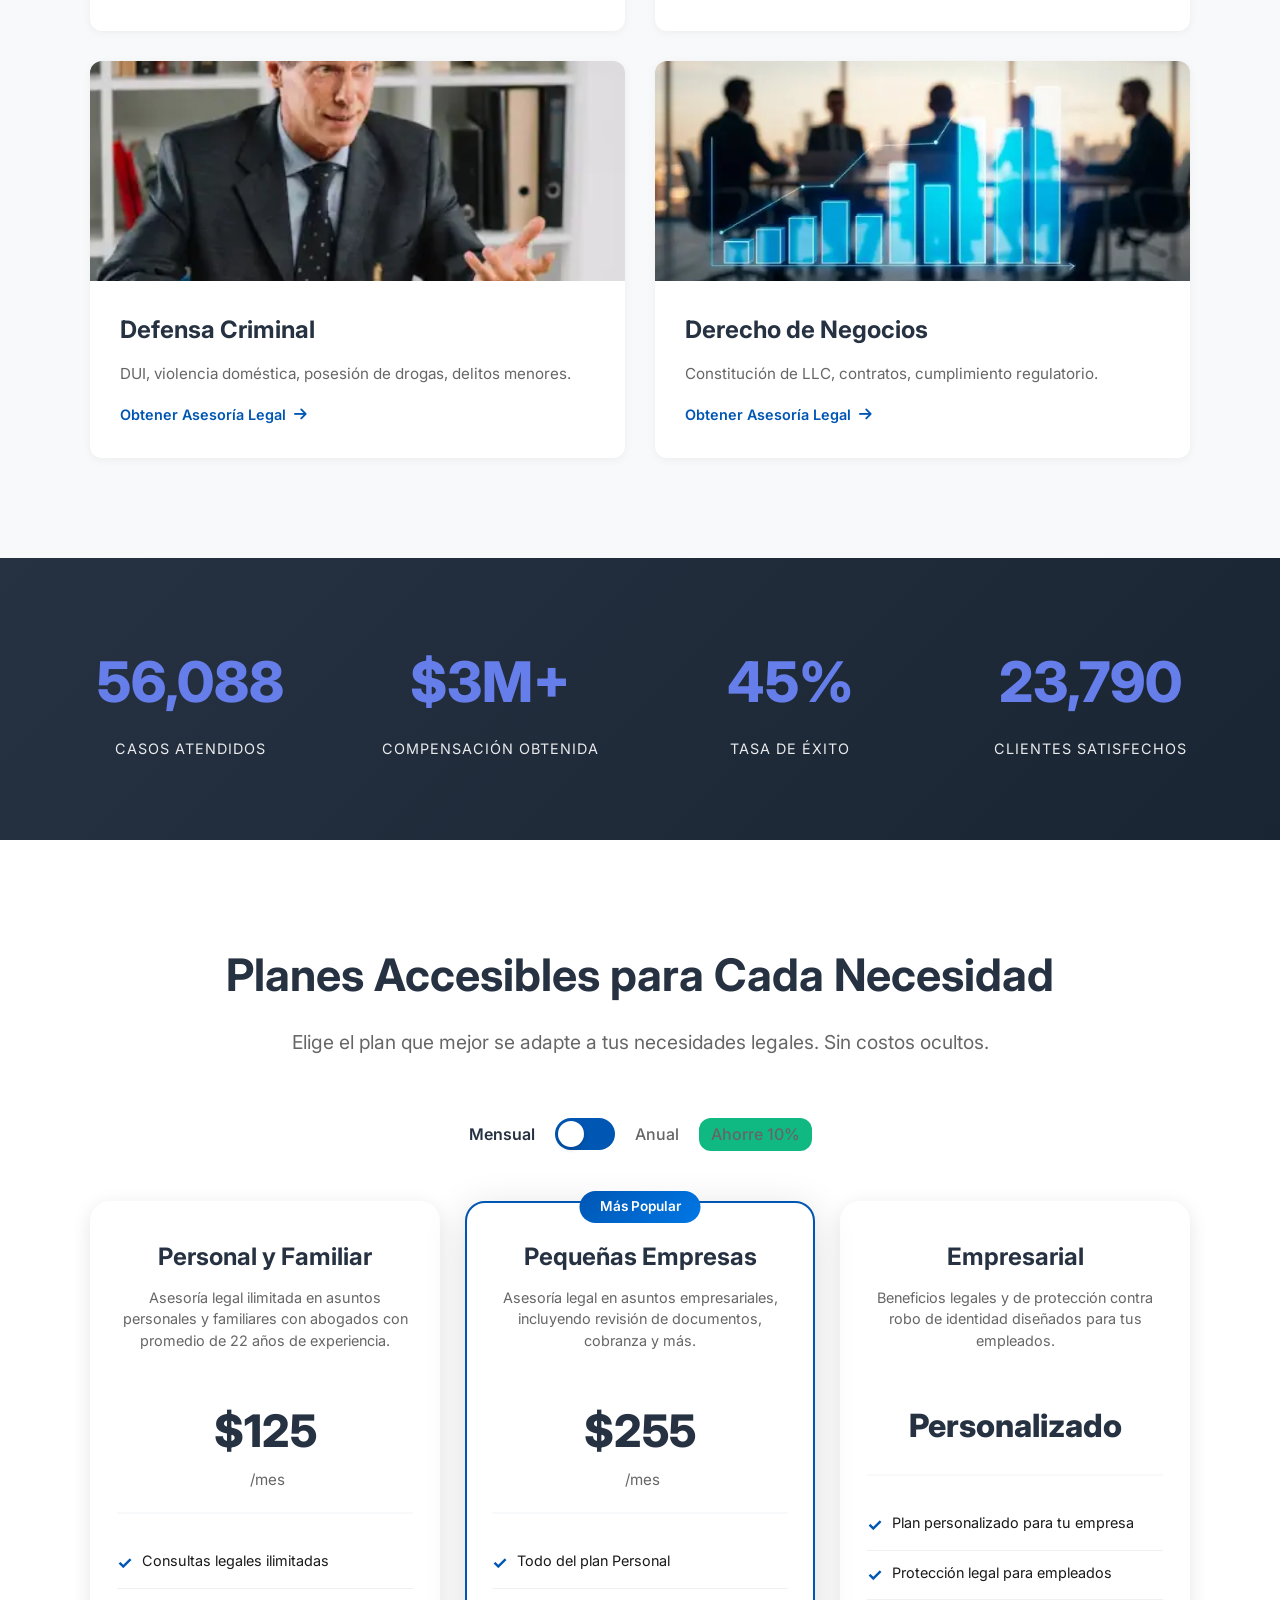
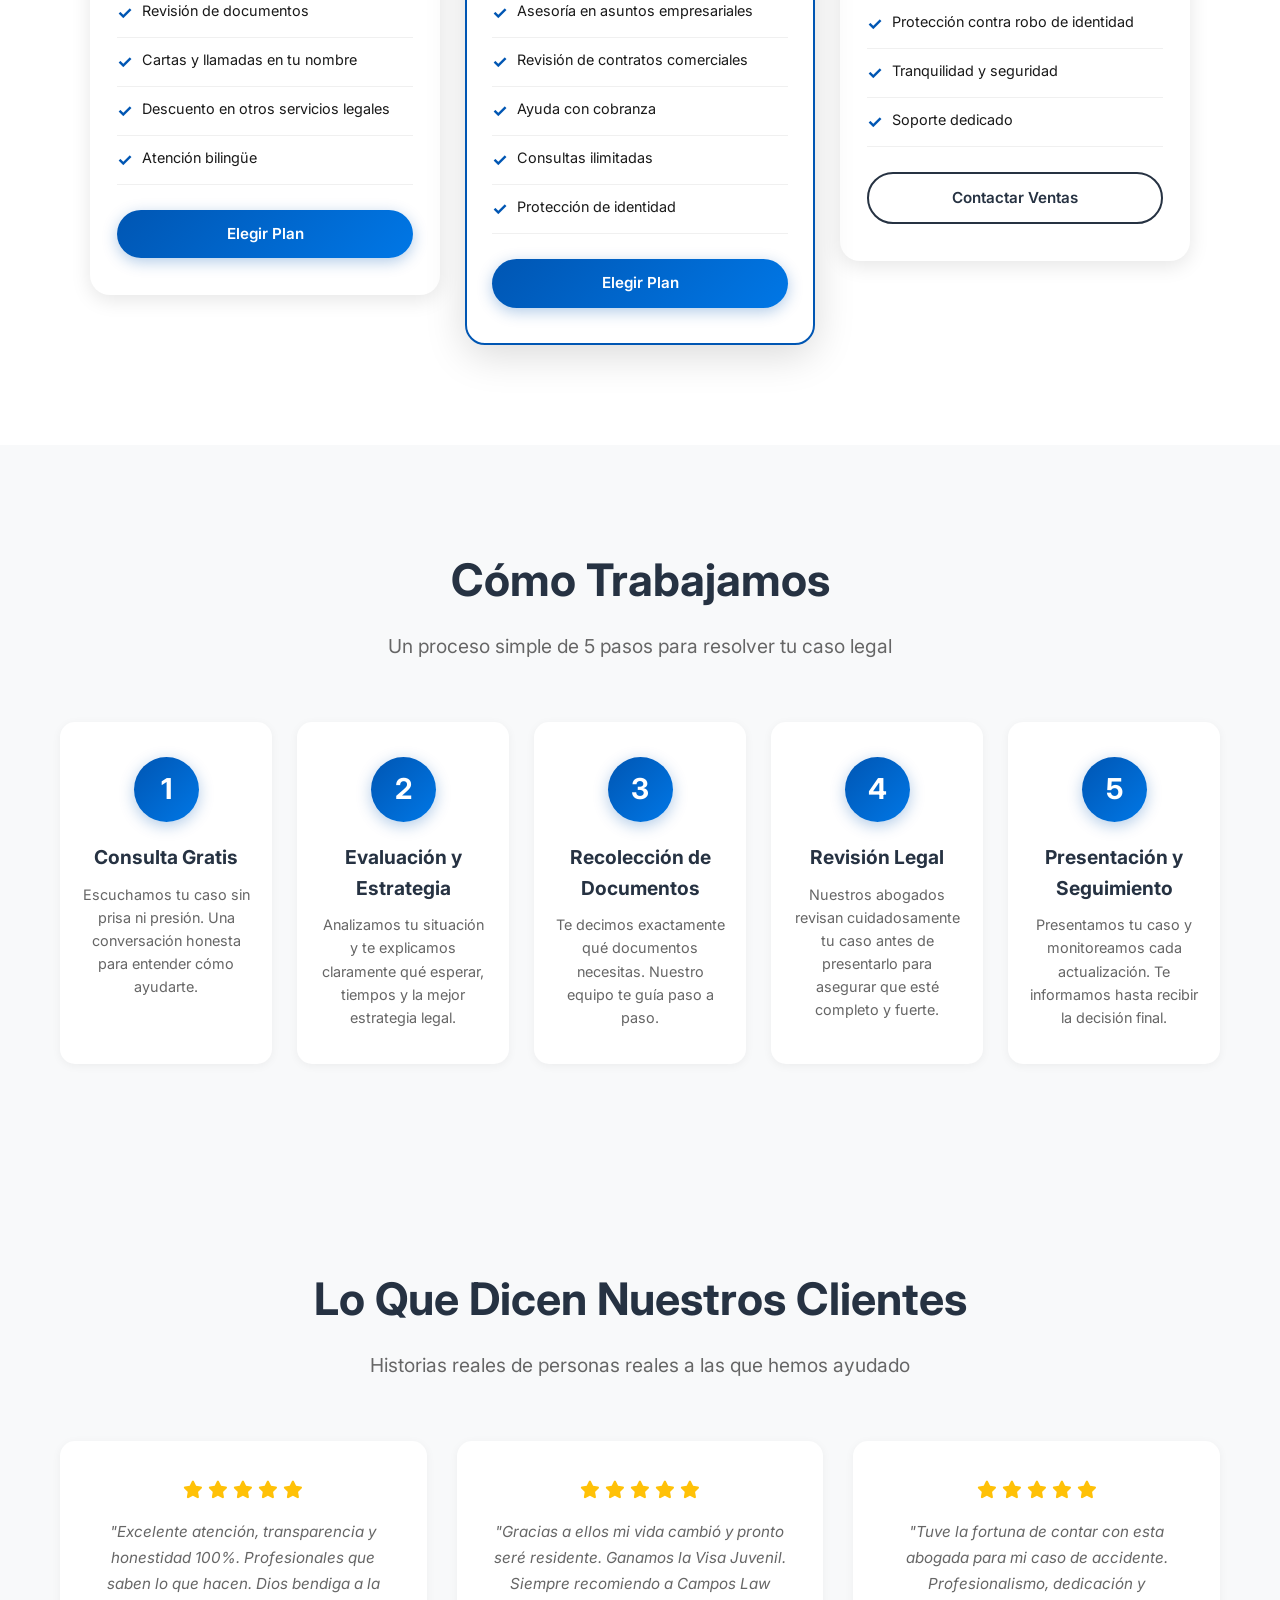
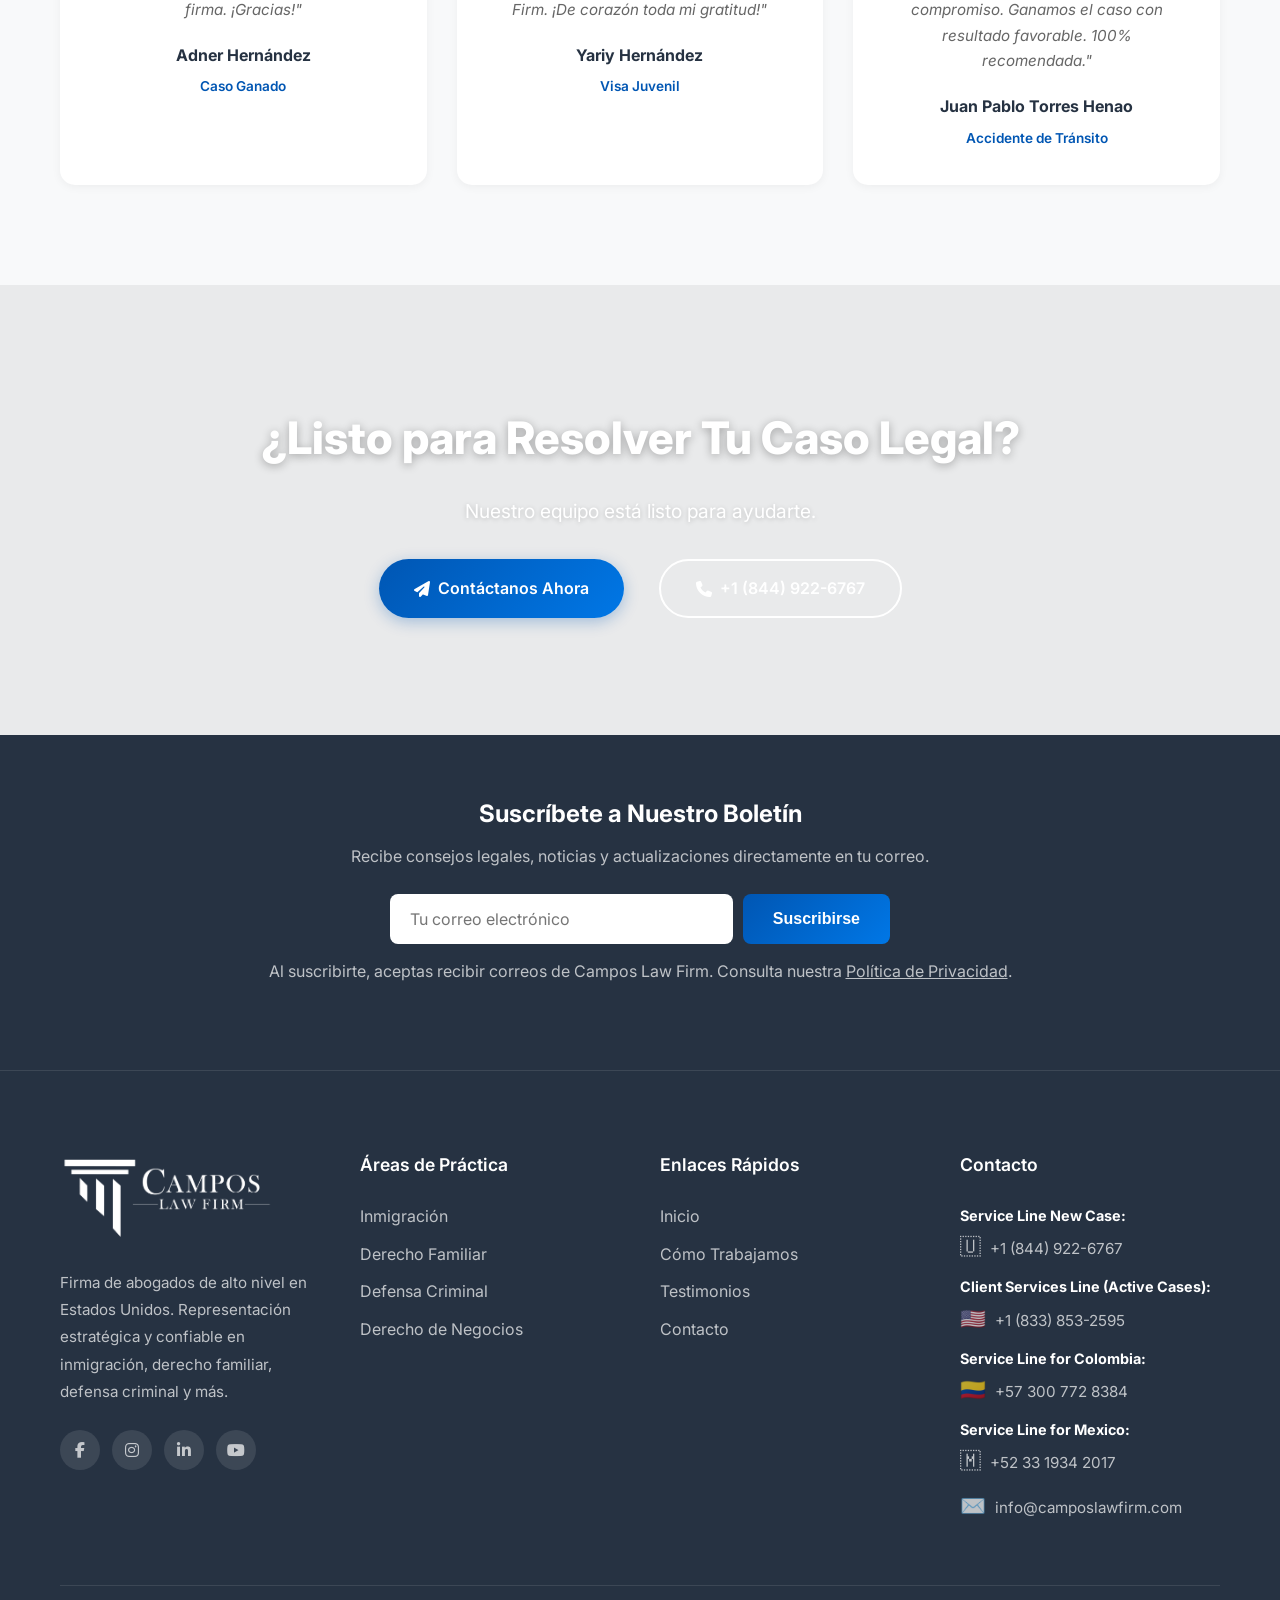
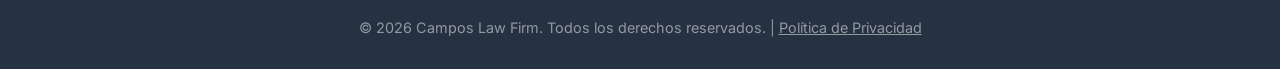
==== commit 62ee1f4d: "Casi está la Home" ====
--- a/index.html
+++ b/index.html
@@ -13,7 +13,8 @@
   <link rel="stylesheet" href="styles.css">
 </head>
 <body>
-  <!-- Header -->
+
+    <!-- Header -->
   <header class="header">
     <div class="container">
       <div class="header-inner">
@@ -418,30 +419,35 @@
             <li>
               <div>
                 <strong>Service Line New Case:</strong>
-                <span class="flag">🇸</span> <a href="tel:+18449226767">+1 (844) 922-6767</a>
+                <span class="flag-emoji">🇺</span> 
+                <a href="tel:+18449226767">+1 (844) 922-6767</a>
               </div>
             </li>
             <li>
               <div>
                 <strong>Client Services Line (Active Cases):</strong>
-                <span class="flag">🇺🇸</span> <a href="tel:+18338532595">+1 (833) 853-2595</a>
+                <span class="flag-emoji">🇺🇸</span> 
+                <a href="tel:+18338532595">+1 (833) 853-2595</a>
               </div>
             </li>
             <li>
               <div>
                 <strong>Service Line for Colombia:</strong>
-                <span class="flag">🇨🇴</span> <a href="tel:+573007728384">+57 300 772 8384</a>
+                <span class="flag-emoji">🇨🇴</span> 
+                <a href="tel:+573007728384">+57 300 772 8384</a>
               </div>
             </li>
             <li>
               <div>
                 <strong>Service Line for Mexico:</strong>
-                <span class="flag">🇲</span> <a href="tel:+523319342017">+52 33 1934 2017</a>
+                <span class="flag-emoji">🇲</span> 
+                <a href="tel:+523319342017">+52 33 1934 2017</a>
               </div>
             </li>
             <li>
               <div>
-                <span class="flag">️</span> <a href="mailto:info@camposlawfirm.com">info@camposlawfirm.com</a>
+                <span class="flag-emoji">✉️</span> 
+                <a href="mailto:info@camposlawfirm.com">info@camposlawfirm.com</a>
               </div>
             </li>
           </ul>
--- a/styles.css
+++ b/styles.css
@@ -40,7 +40,7 @@
 }
 
 /* ========================================
-   HEADER
+   HEADER - ESPACIADO MEJORADO
 ======================================== */
 .header {
   position: fixed;
@@ -62,14 +62,13 @@
   display: flex;
   justify-content: space-between;
   align-items: center;
-  gap: 40px;
+  gap: 60px;
 }
 
 .logo {
   flex-shrink: 0;
   display: flex;
   align-items: center;
-  margin-right: auto;
 }
 
 .logo-img {
@@ -85,7 +84,7 @@
 
 .nav ul {
   display: flex;
-  gap: 35px;
+  gap: 40px;
   list-style: none;
   align-items: center;
 }
@@ -141,11 +140,167 @@
   box-shadow: 0 6px 20px rgba(0,86,179,0.4);
 }
 
+.header-icons {
+  display: flex;
+  align-items: center;
+  gap: 25px;
+  margin-left: 30px;
+}
+
+.header-icon {
+  color: #555;
+  font-size: 1.2rem;
+  cursor: pointer;
+  transition: var(--transition);
+  position: relative;
+}
+
+.header-icon:hover {
+  color: var(--secondary-color);
+  transform: translateY(-2px);
+}
+
+.cart-badge {
+  position: absolute;
+  top: -8px;
+  right: -8px;
+  background: var(--secondary-color);
+  color: white;
+  font-size: 0.7rem;
+  font-weight: bold;
+  width: 18px;
+  height: 18px;
+  border-radius: 50%;
+  display: flex;
+  align-items: center;
+  justify-content: center;
+}
+
 .menu-btn {
   display: none;
   font-size: 1.5rem;
   cursor: pointer;
   color: var(--primary-color);
+}
+
+/* ========================================
+   MODAL LOGIN
+======================================== */
+.modal-overlay {
+  position: fixed;
+  top: 0;
+  left: 0;
+  width: 100%;
+  height: 100%;
+  background: rgba(0, 0, 0, 0.5);
+  display: none;
+  align-items: center;
+  justify-content: center;
+  z-index: 2000;
+  animation: fadeIn 0.3s ease;
+}
+
+.modal-overlay.active {
+  display: flex;
+}
+
+.modal {
+  background: white;
+  padding: 40px;
+  border-radius: 15px;
+  width: 90%;
+  max-width: 400px;
+  box-shadow: var(--shadow-lg);
+  position: relative;
+  animation: slideDown 0.3s ease;
+}
+
+@keyframes slideDown {
+  from {
+    opacity: 0;
+    transform: translateY(-50px);
+  }
+  to {
+    opacity: 1;
+    transform: translateY(0);
+  }
+}
+
+.modal-close {
+  position: absolute;
+  top: 15px;
+  right: 15px;
+  font-size: 1.5rem;
+  cursor: pointer;
+  color: var(--text-light);
+  transition: color 0.3s;
+}
+
+.modal-close:hover {
+  color: var(--primary-color);
+}
+
+.modal h3 {
+  font-size: 1.8rem;
+  color: var(--primary-color);
+  margin-bottom: 10px;
+  text-align: center;
+}
+
+.modal p {
+  color: var(--text-light);
+  text-align: center;
+  margin-bottom: 30px;
+  font-size: 0.95rem;
+}
+
+.form-group {
+  margin-bottom: 20px;
+}
+
+.form-group label {
+  display: block;
+  margin-bottom: 8px;
+  color: var(--text-dark);
+  font-weight: 500;
+  font-size: 0.9rem;
+}
+
+.form-group input {
+  width: 100%;
+  padding: 12px 15px;
+  border: 2px solid #e0e0e0;
+  border-radius: 8px;
+  font-size: 1rem;
+  transition: border-color 0.3s;
+  font-family: inherit;
+}
+
+.form-group input:focus {
+  outline: none;
+  border-color: var(--secondary-color);
+}
+
+.forgot-password {
+  display: block;
+  text-align: right;
+  color: var(--secondary-color);
+  font-size: 0.9rem;
+  text-decoration: none;
+  margin-top: -10px;
+  margin-bottom: 20px;
+  transition: color 0.3s;
+}
+
+.forgot-password:hover {
+  color: var(--primary-color);
+  text-decoration: underline;
+}
+
+.modal .btn {
+  width: 100%;
+  justify-content: center;
+  margin-top: 10px;
 }
 
 /* ========================================
@@ -712,7 +867,7 @@
   justify-content: center;
   text-align: center;
   padding: 100px 0;
-  background: url('images/cta-bg.webp') center/cover no-repeat fixed;
+  background: url('images/cta.webp') center/cover no-repeat fixed;
   overflow: hidden;
 }
 
@@ -723,7 +878,7 @@
   left: 0;
   right: 0;
   bottom: 0;
-  background: rgba(38, 50, 66, 0.15);
+  background: rgba(38, 50, 66, 0.1);
   z-index: 1;
 }
 
@@ -755,397 +910,7 @@
 }
 
 /* ========================================
-   FOOTER
-======================================== */
-.footer {
-  background: var(--primary-color);
-  color: var(--white);
-  padding: 80px 0 30px;
-}
-
-.footer-grid {
-  display: grid;
-  grid-template-columns: repeat(4, 1fr);
-  gap: 40px;
-  margin-bottom: 50px;
-}
-
-.footer-col h3 {
-  font-size: 1.8rem;
-  margin-bottom: 20px;
-  font-weight: 700;
-}
-
-.footer-col h3 span {
-  color: var(--accent-color);
-}
-
-.footer-col h4 {
-  margin-bottom: 25px;
-  font-size: 1.1rem;
-  font-weight: 600;
-}
-
-.footer-col p {
-  color: rgba(255,255,255,0.7);
-  line-height: 1.8;
-  margin-bottom: 20px;
-  font-size: 0.95rem;
-}
-
-.footer-col ul {
-  list-style: none;
-}
-
-.footer-col ul li {
-  margin-bottom: 12px;
-}
-
-.footer-col a {
-  color: rgba(255,255,255,0.7);
-  text-decoration: none;
-  transition: var(--transition);
-  display: inline-block;
-}
-
-.footer-col a:hover {
-  color: var(--accent-color);
-  transform: translateX(5px);
-}
-
-.contact-info li {
-  display: flex;
-  align-items: center;
-  gap: 12px;
-  color: rgba(255,255,255,0.7);
-  margin-bottom: 12px;
-}
-
-.contact-info li i {
-  color: var(--accent-color);
-  width: 20px;
-}
-
-.social {
-  display: flex;
-  gap: 12px;
-  margin-top: 25px;
-}
-
-.social a {
-  display: inline-flex;
-  align-items: center;
-  justify-content: center;
-  width: 40px;
-  height: 40px;
-  background: rgba(255,255,255,0.1);
-  border-radius: 50%;
-  transition: var(--transition);
-}
-
-.social a:hover {
-  background: var(--secondary-color);
-  transform: translateY(-5px);
-}
-
-.footer-bottom {
-  text-align: center;
-  padding-top: 30px;
-  border-top: 1px solid rgba(255,255,255,0.1);
-  color: rgba(255,255,255,0.5);
-  font-size: 0.9rem;
-}
-
-/* ========================================
-   ANIMACIONES
-======================================== */
-@keyframes fadeInUp {
-  from {
-    opacity: 0;
-    transform: translateY(30px);
-  }
-  to {
-    opacity: 1;
-    transform: translateY(0);
-  }
-}
-
-.animate-on-scroll {
-  opacity: 0;
-  transform: translateY(30px);
-  transition: opacity 0.6s ease, transform 0.6s ease;
-}
-
-.animate-on-scroll.animated {
-  opacity: 1;
-  transform: translateY(0);
-}
-
-/* ========================================
-   RESPONSIVE
-======================================== */
-@media (max-width: 1024px) {
-  .areas-grid {
-    grid-template-columns: 1fr;
-    max-width: 500px;
-  }
-  
-  .pricing-grid {
-    grid-template-columns: 1fr;
-    max-width: 450px;
-  }
-  
-  .pricing-card.featured {
-    transform: scale(1);
-    order: -1;
-  }
-  
-  .pricing-card.featured:hover {
-    transform: translateY(-8px);
-  }
-  
-  .process-steps {
-    grid-template-columns: repeat(2, 1fr);
-  }
-  
-  .stats-grid {
-    grid-template-columns: repeat(2, 1fr);
-  }
-  
-  .testimonials-grid {
-    grid-template-columns: 1fr;
-  }
-  
-  .footer-grid {
-    grid-template-columns: repeat(2, 1fr);
-  }
-}
-
-@media (max-width: 768px) {
-  .header-actions .btn {
-    display: none;
-  }
-  
-  .menu-btn {
-    display: block;
-  }
-  
-  .nav {
-    position: fixed;
-    top: 80px;
-    left: -100%;
-    width: 100%;
-    background: var(--white);
-    padding: 30px 20px;
-    transition: left 0.3s ease;
-    box-shadow: var(--shadow-md);
-  }
-  
-  .nav.active {
-    left: 0;
-  }
-  
-  .nav ul {
-    flex-direction: column;
-    align-items: center;
-    gap: 20px;
-  }
-  
-  .hero-content h1 {
-    font-size: 2.2rem;
-  }
-  
-  .hero-content p {
-    font-size: 1.1rem;
-  }
-  
-  .section-header h2 {
-    font-size: 2rem;
-  }
-  
-  .process-steps {
-    grid-template-columns: 1fr;
-  }
-  
-  .stats-grid {
-    grid-template-columns: 1fr;
-    gap: 30px;
-  }
-  
-  .cta-final h2 {
-    font-size: 2rem;
-  }
-  
-  .cta-final p {
-    font-size: 1rem;
-  }
-  
-  .footer-grid {
-    grid-template-columns: 1fr;
-  }
-}
-
-/* ========================================
-   ICONOS HEADER (usuario y carrito)
-======================================== */
-.header-icons {
-  display: flex;
-  align-items: center;
-  gap: 20px;
-  margin-left: 20px;
-}
-
-.header-icon {
-  color: var(--primary-color);
-  font-size: 1.2rem;
-  cursor: pointer;
-  transition: var(--transition);
-  position: relative;
-}
-
-.header-icon:hover {
-  color: var(--secondary-color);
-  transform: translateY(-2px);
-}
-
-.cart-badge {
-  position: absolute;
-  top: -8px;
-  right: -8px;
-  background: var(--secondary-color);
-  color: white;
-  font-size: 0.7rem;
-  font-weight: bold;
-  width: 18px;
-  height: 18px;
-  border-radius: 50%;
-  display: flex;
-  align-items: center;
-  justify-content: center;
-}
-
-/* ========================================
-   MODAL LOGIN
-======================================== */
-.modal-overlay {
-  position: fixed;
-  top: 0;
-  left: 0;
-  width: 100%;
-  height: 100%;
-  background: rgba(0, 0, 0, 0.5);
-  display: none;
-  align-items: center;
-  justify-content: center;
-  z-index: 2000;
-  animation: fadeIn 0.3s ease;
-}
-
-.modal-overlay.active {
-  display: flex;
-}
-
-.modal {
-  background: white;
-  padding: 40px;
-  border-radius: 15px;
-  width: 90%;
-  max-width: 400px;
-  box-shadow: var(--shadow-lg);
-  position: relative;
-  animation: slideDown 0.3s ease;
-}
-
-@keyframes slideDown {
-  from {
-    opacity: 0;
-    transform: translateY(-50px);
-  }
-  to {
-    opacity: 1;
-    transform: translateY(0);
-  }
-}
-
-.modal-close {
-  position: absolute;
-  top: 15px;
-  right: 15px;
-  font-size: 1.5rem;
-  cursor: pointer;
-  color: var(--text-light);
-  transition: color 0.3s;
-}
-
-.modal-close:hover {
-  color: var(--primary-color);
-}
-
-.modal h3 {
-  font-size: 1.8rem;
-  color: var(--primary-color);
-  margin-bottom: 10px;
-  text-align: center;
-}
-
-.modal p {
-  color: var(--text-light);
-  text-align: center;
-  margin-bottom: 30px;
-  font-size: 0.95rem;
-}
-
-.form-group {
-  margin-bottom: 20px;
-}
-
-.form-group label {
-  display: block;
-  margin-bottom: 8px;
-  color: var(--text-dark);
-  font-weight: 500;
-  font-size: 0.9rem;
-}
-
-.form-group input {
-  width: 100%;
-  padding: 12px 15px;
-  border: 2px solid #e0e0e0;
-  border-radius: 8px;
-  font-size: 1rem;
-  transition: border-color 0.3s;
-  font-family: inherit;
-}
-
-.form-group input:focus {
-  outline: none;
-  border-color: var(--secondary-color);
-}
-
-.forgot-password {
-  display: block;
-  text-align: right;
-  color: var(--secondary-color);
-  font-size: 0.9rem;
-  text-decoration: none;
-  margin-top: -10px;
-  margin-bottom: 20px;
-  transition: color 0.3s;
-}
-
-.forgot-password:hover {
-  color: var(--primary-color);
-  text-decoration: underline;
-}
-
-.modal .btn {
-  width: 100%;
-  justify-content: center;
-  margin-top: 10px;
-}
-
-/* ========================================
-   NEWSLETTER FOOTER
+   NEWSLETTER
 ======================================== */
 .newsletter {
   background: var(--primary-color);
@@ -1216,10 +981,66 @@
 }
 
 /* ========================================
-   FOOTER LOGO Y TELÉFONOS
-======================================== */
+   FOOTER
+======================================== */
+.footer {
+  background: var(--primary-color);
+  color: var(--white);
+  padding: 80px 0 30px;
+}
+
+.footer-grid {
+  display: grid;
+  grid-template-columns: repeat(4, 1fr);
+  gap: 40px;
+  margin-bottom: 50px;
+}
+
+.footer-col h3 {
+  font-size: 1.8rem;
+  margin-bottom: 20px;
+  font-weight: 700;
+}
+
+.footer-col h3 span {
+  color: var(--accent-color);
+}
+
+.footer-col h4 {
+  margin-bottom: 25px;
+  font-size: 1.1rem;
+  font-weight: 600;
+}
+
+.footer-col p {
+  color: rgba(255,255,255,0.7);
+  line-height: 1.8;
+  margin-bottom: 20px;
+  font-size: 0.95rem;
+}
+
+.footer-col ul {
+  list-style: none;
+}
+
+.footer-col ul li {
+  margin-bottom: 12px;
+}
+
+.footer-col a {
+  color: rgba(255,255,255,0.7);
+  text-decoration: none;
+  transition: var(--transition);
+  display: inline-block;
+}
+
+.footer-col a:hover {
+  color: var(--accent-color);
+  transform: translateX(5px);
+}
+
 .footer-logo {
-  height: 60px;
+  height: 90px;
   width: auto;
   margin-bottom: 20px;
   filter: brightness(0) invert(1);
@@ -1232,7 +1053,7 @@
 .phone-list li {
   margin-bottom: 15px;
   display: flex;
-  align-items: center;
+  align-items: flex-start;
   gap: 10px;
   color: rgba(255, 255, 255, 0.7);
   font-size: 0.95rem;
@@ -1245,8 +1066,9 @@
   font-size: 0.9rem;
 }
 
-.phone-list li .flag {
-  font-size: 1.2rem;
+.phone-list li .flag-emoji {
+  font-size: 1.3rem;
+  margin-right: 5px;
 }
 
 .phone-list li a {
@@ -1259,22 +1081,166 @@
   color: var(--accent-color);
 }
 
-/* Responsive */
+.social {
+  display: flex;
+  gap: 12px;
+  margin-top: 25px;
+}
+
+.social a {
+  display: inline-flex;
+  align-items: center;
+  justify-content: center;
+  width: 40px;
+  height: 40px;
+  background: rgba(255,255,255,0.1);
+  border-radius: 50%;
+  transition: var(--transition);
+}
+
+.social a:hover {
+  background: var(--secondary-color);
+  transform: translateY(-5px);
+}
+
+.footer-bottom {
+  text-align: center;
+  padding-top: 30px;
+  border-top: 1px solid rgba(255,255,255,0.1);
+  color: rgba(255,255,255,0.5);
+  font-size: 0.9rem;
+}
+
+/* ========================================
+   ANIMACIONES
+======================================== */
+@keyframes fadeInUp {
+  from {
+    opacity: 0;
+    transform: translateY(30px);
+  }
+  to {
+    opacity: 1;
+    transform: translateY(0);
+  }
+}
+
+@keyframes fadeIn {
+  from { opacity: 0; }
+  to { opacity: 1; }
+}
+
+.animate-on-scroll {
+  opacity: 0;
+  transform: translateY(30px);
+  transition: opacity 0.6s ease, transform 0.6s ease;
+}
+
+.animate-on-scroll.animated {
+  opacity: 1;
+  transform: translateY(0);
+}
+
+/* ========================================
+   RESPONSIVE
+======================================== */
+@media (max-width: 1024px) {
+  .areas-grid {
+    grid-template-columns: 1fr;
+    max-width: 500px;
+  }
+  
+  .pricing-grid {
+    grid-template-columns: 1fr;
+    max-width: 450px;
+  }
+  
+  .pricing-card.featured {
+    transform: scale(1);
+    order: -1;
+  }
+  
+  .pricing-card.featured:hover {
+    transform: translateY(-8px);
+  }
+  
+  .process-steps {
+    grid-template-columns: repeat(2, 1fr);
+  }
+  
+  .stats-grid {
+    grid-template-columns: repeat(2, 1fr);
+  }
+  
+  .testimonials-grid {
+    grid-template-columns: 1fr;
+  }
+  
+  .footer-grid {
+    grid-template-columns: repeat(2, 1fr);
+  }
+}
+
 @media (max-width: 768px) {
-  .header-icons {
-    gap: 15px;
-    margin-left: 10px;
-  }
-  
-  .header-icon {
+  .header-actions .btn {
+    display: none;
+  }
+  
+  .menu-btn {
+    display: block;
+  }
+  
+  .nav {
+    position: fixed;
+    top: 80px;
+    left: -100%;
+    width: 100%;
+    background: var(--white);
+    padding: 30px 20px;
+    transition: left 0.3s ease;
+    box-shadow: var(--shadow-md);
+  }
+  
+  .nav.active {
+    left: 0;
+  }
+  
+  .nav ul {
+    flex-direction: column;
+    align-items: center;
+    gap: 20px;
+  }
+  
+  .hero-content h1 {
+    font-size: 2.2rem;
+  }
+  
+  .hero-content p {
+    font-size: 1.1rem;
+  }
+  
+  .section-header h2 {
+    font-size: 2rem;
+  }
+  
+  .process-steps {
+    grid-template-columns: 1fr;
+  }
+  
+  .stats-grid {
+    grid-template-columns: 1fr;
+    gap: 30px;
+  }
+  
+  .cta-final h2 {
+    font-size: 2rem;
+  }
+  
+  .cta-final p {
     font-size: 1rem;
   }
   
-  .newsletter-form {
-    flex-direction: column;
-  }
-  
-  .modal {
-    padding: 30px 20px;
+  .footer-grid {
+    grid-template-columns: 1fr;
   }
 }
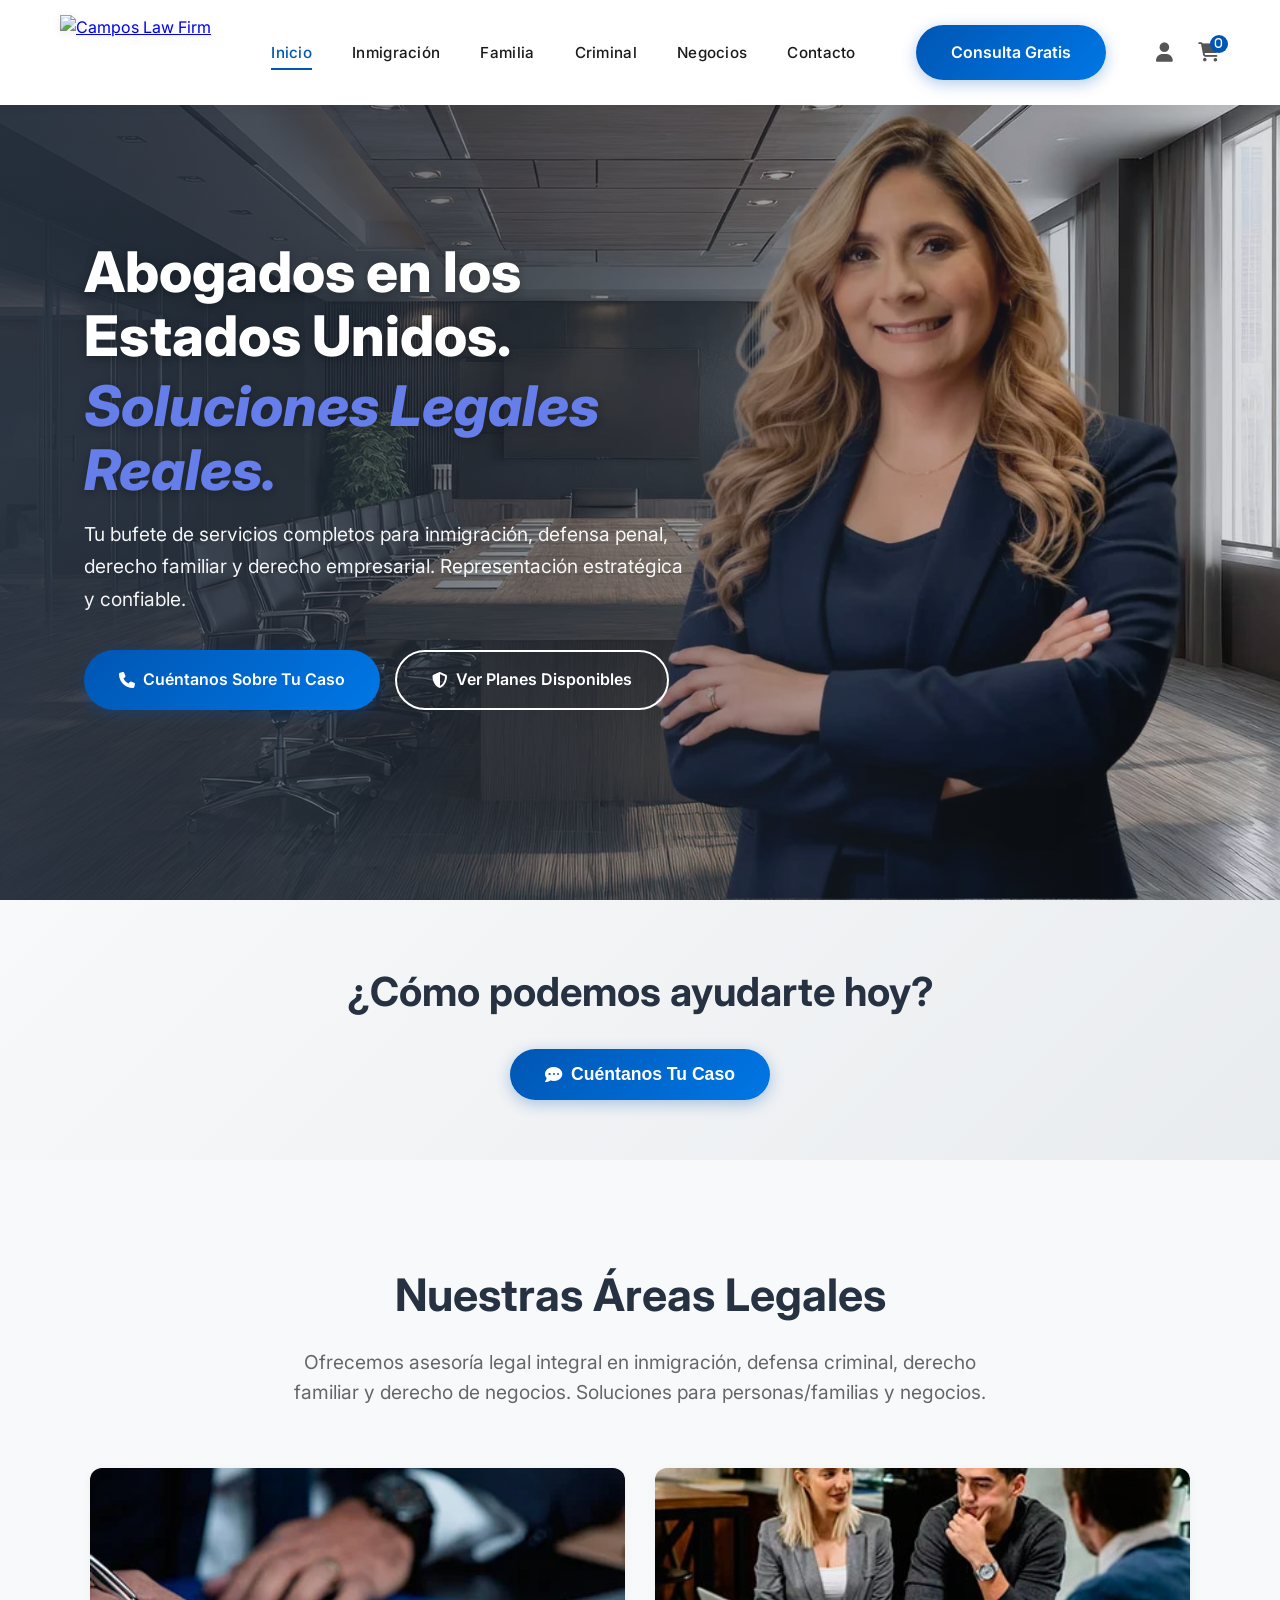
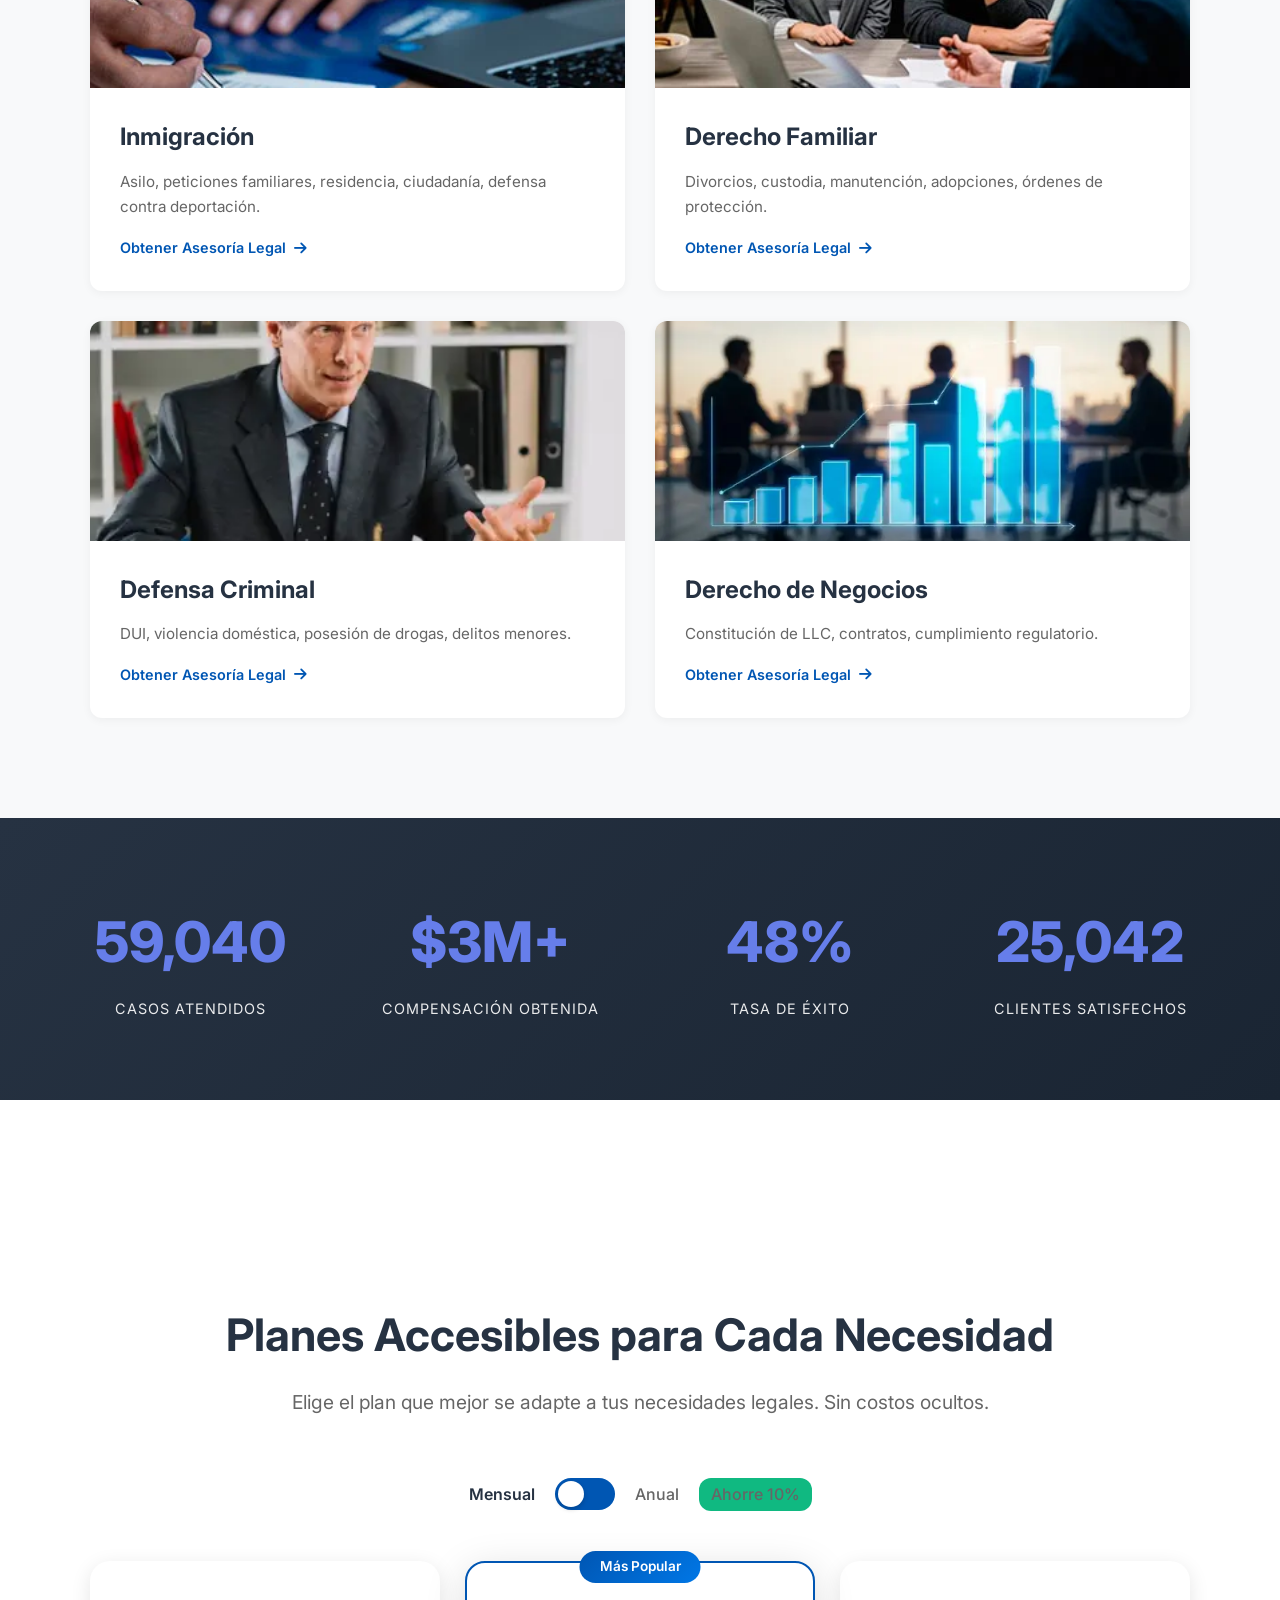
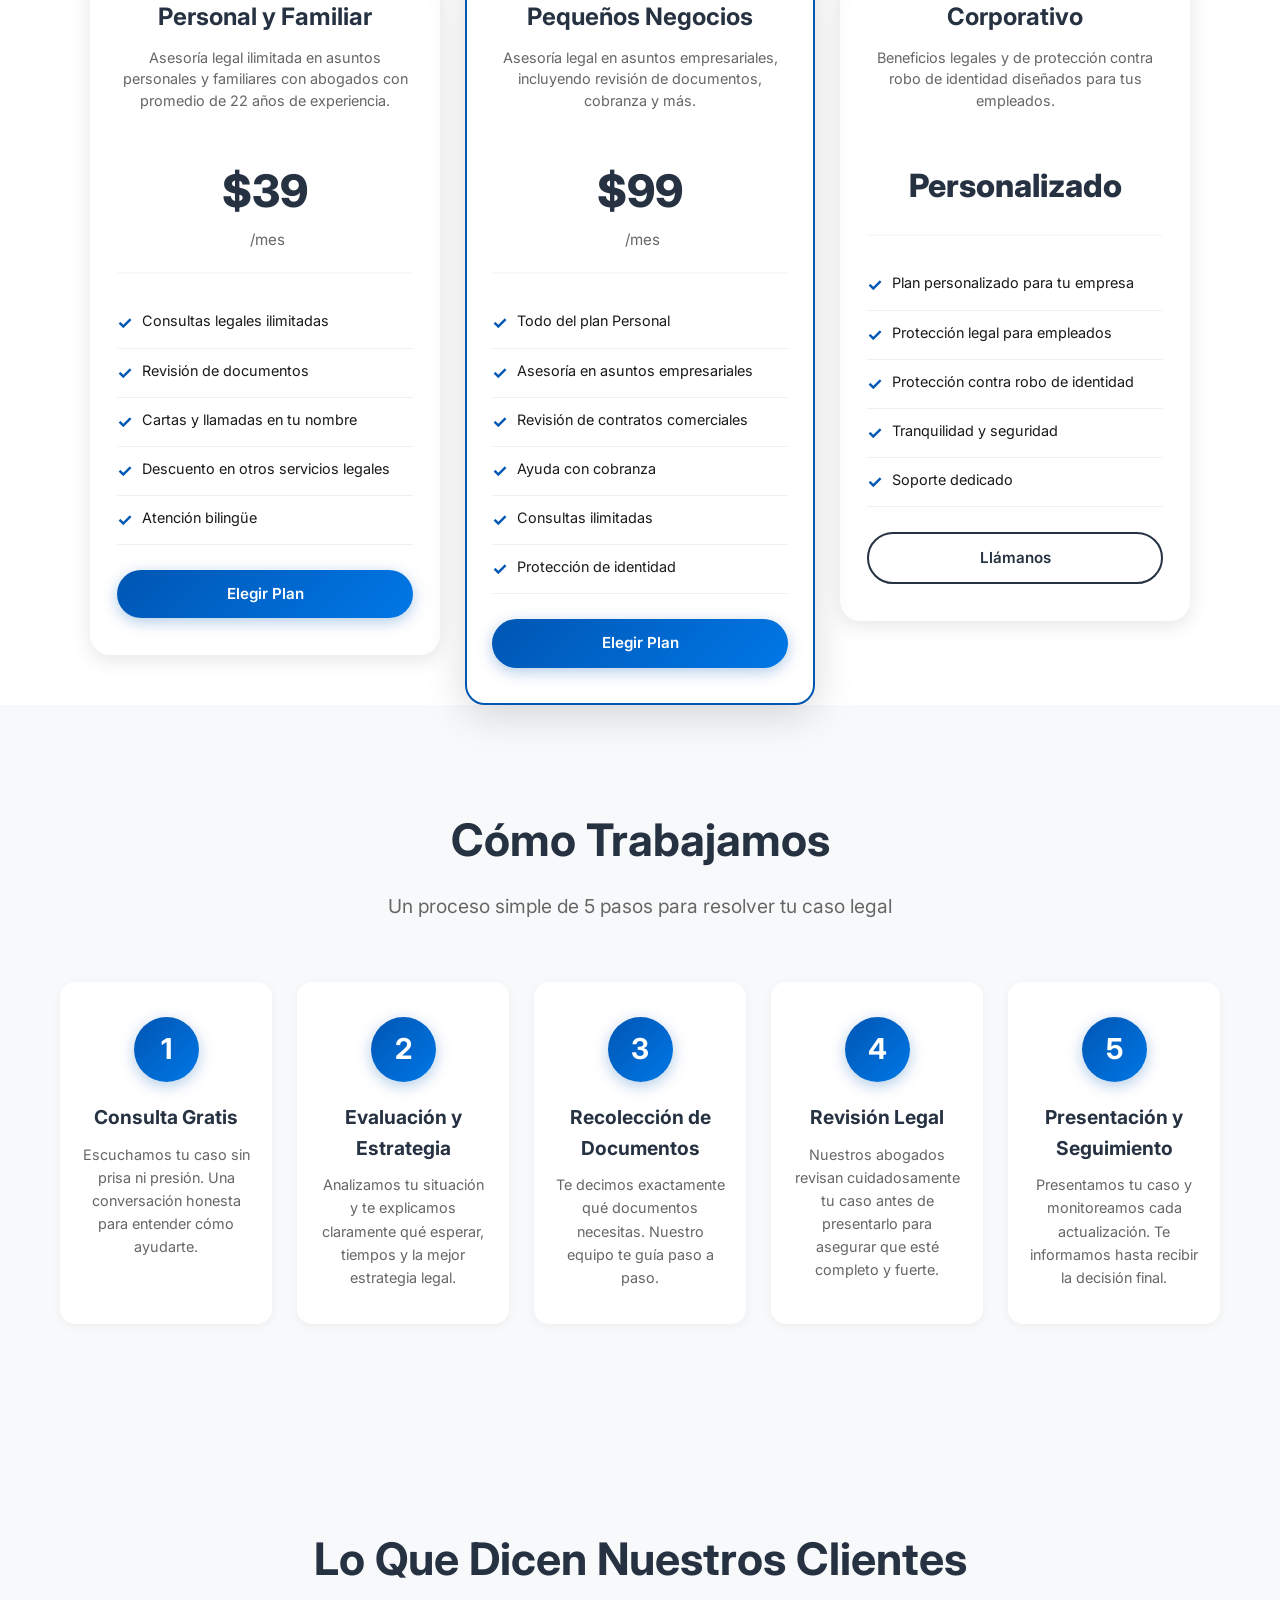
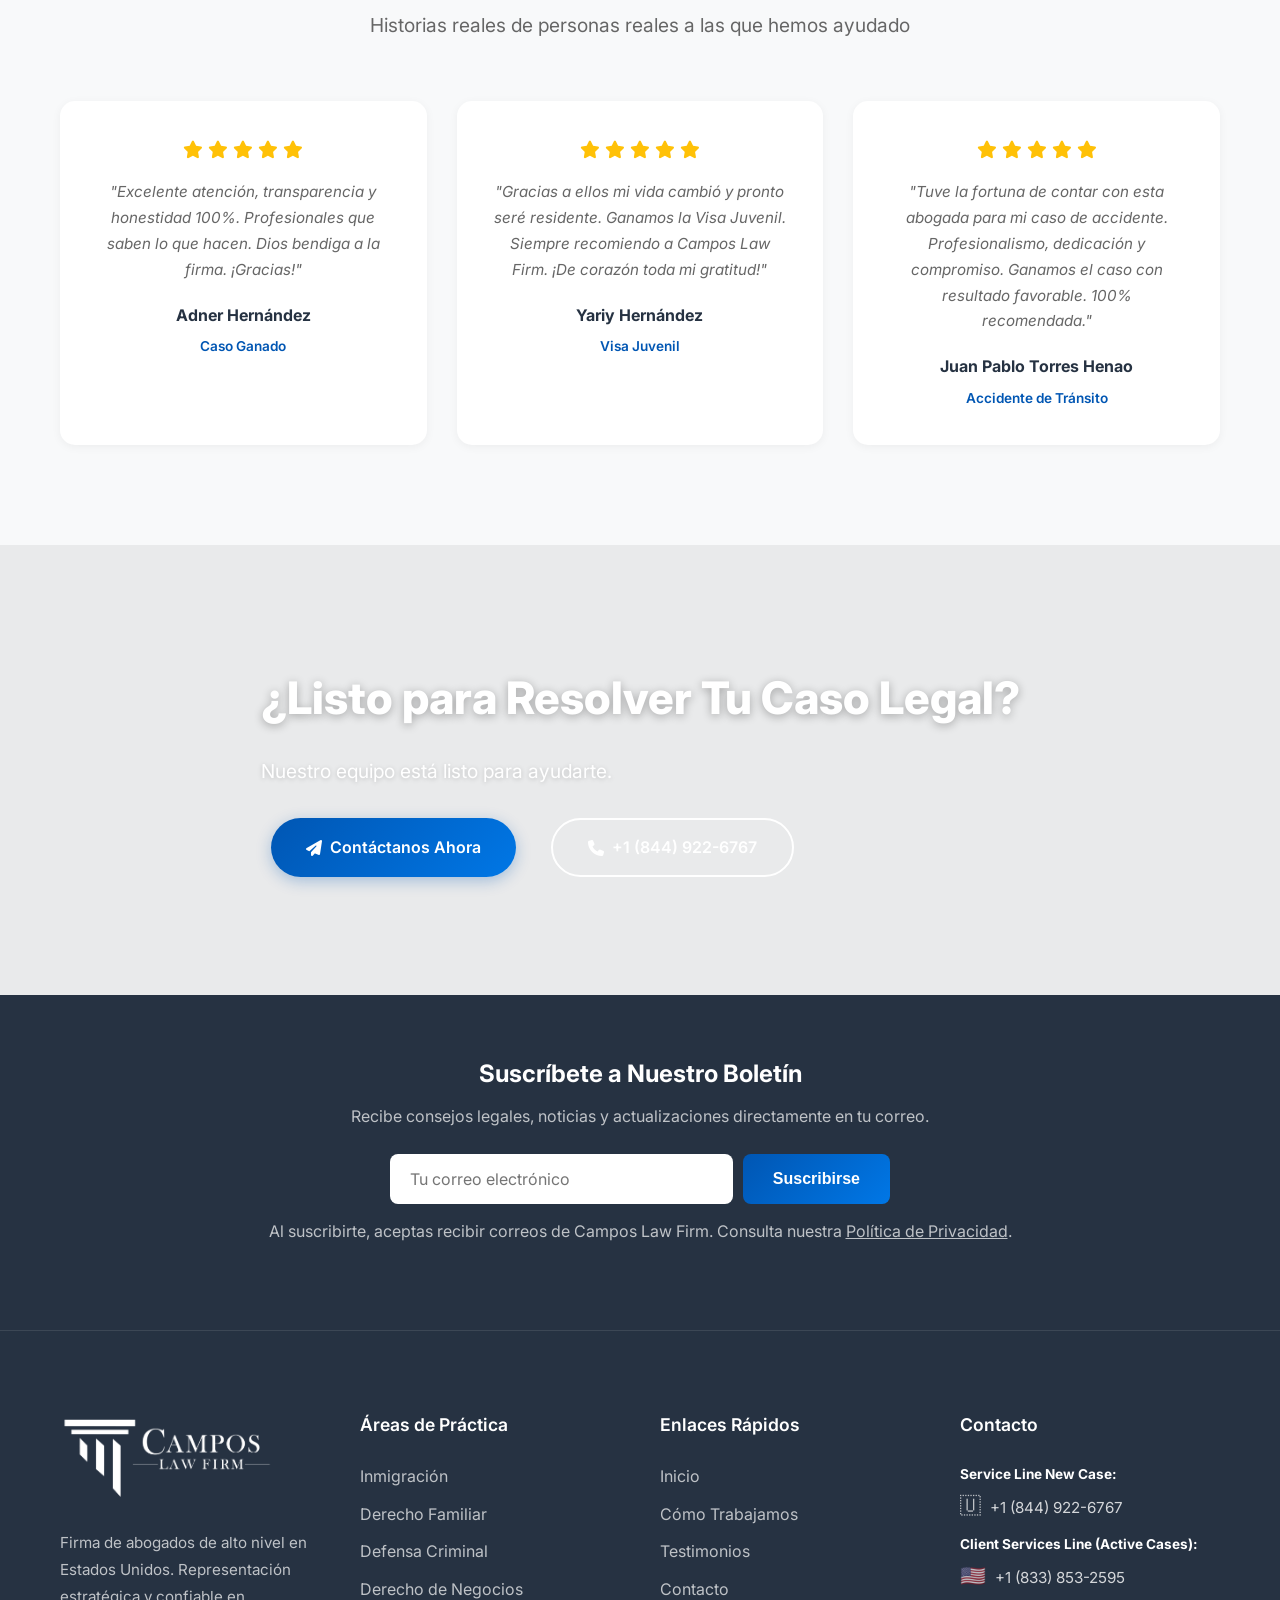
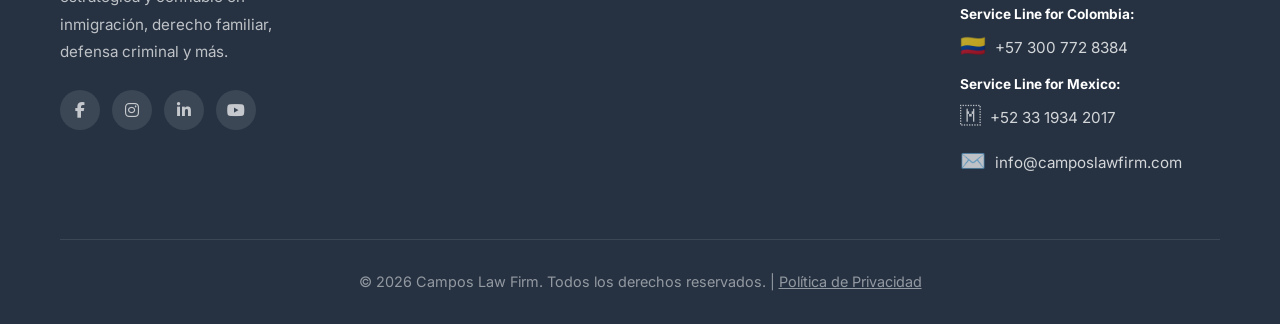
==== commit b1765053: "Cambios 1 Carlos realizados" ====
--- a/index.html
+++ b/index.html
@@ -86,19 +86,32 @@
           <i class="fas fa-phone"></i>
           Cuéntanos Sobre Tu Caso
         </a>
-        <a href="#areas" class="btn btn-outline">
-          Ver Áreas de Práctica
-        </a>
-      </div>
-    </div>
-  </section>
+        <a href="#planes" class="btn btn-outline">
+          <i class="fas fa-shield-alt"></i>
+          Ver Planes Disponibles
+        </a>
+      </div>
+    </div>
+  </section>
+
+  <div class="help-section">
+    <div class="container">
+      <div class="help-content">
+        <h2>¿Cómo podemos ayudarte hoy?</h2>
+        <button class="btn btn-primary" id="openCaseModal">
+          <i class="fas fa-comment-dots"></i>
+          Cuéntanos Tu Caso
+        </button>
+      </div>
+    </div>
+  </div>
 
   <!-- Áreas de Práctica -->
   <section id="areas" class="practice-areas">
     <div class="container">
       <div class="section-header animate-on-scroll">
         <h2>Nuestras Áreas Legales</h2>
-        <p>Ofrecemos asesoría legal integral en inmigración, defensa criminal, derecho familiar y derecho de negocios.</p>
+        <p>Ofrecemos asesoría legal integral en inmigración, defensa criminal, derecho familiar y derecho de negocios. Soluciones para personas/familias y negocios.</p>
       </div>
       
       <div class="areas-grid">
@@ -174,7 +187,8 @@
   </section>
 
   <!-- Planes y Precios con Switch -->
-  <section class="pricing">
+  
+  <section id="planes" class="pricing"></section>
     <div class="container">
       <div class="section-header animate-on-scroll">
         <h2>Planes Accesibles para Cada Necesidad</h2>
@@ -196,9 +210,9 @@
             <p>Asesoría legal ilimitada en asuntos personales y familiares con abogados con promedio de 22 años de experiencia.</p>
           </div>
           <div class="pricing-price">
-            <span class="amount" data-monthly="125" data-annual="112.50">$125</span>
+            <span class="amount" data-monthly="39" data-annual="35.10">$39</span>
             <span class="period">/mes</span>
-            <span class="annual-note" style="display: none;">Facturado $1,350/año (Ahorra $150)</span>
+            <span class="annual-note" style="display: none;">Facturado $421.20/año (Ahorra $46.80)</span>
           </div>
           <ul class="pricing-features">
             <li>Consultas legales ilimitadas</li>
@@ -212,13 +226,13 @@
         
         <div class="pricing-card featured animate-on-scroll">
           <div class="pricing-header">
-            <h3>Pequeñas Empresas</h3>
+            <h3>Pequeños Negocios</h3>
             <p>Asesoría legal en asuntos empresariales, incluyendo revisión de documentos, cobranza y más.</p>
           </div>
           <div class="pricing-price">
-            <span class="amount" data-monthly="255" data-annual="229.50">$255</span>
+            <span class="amount" data-monthly="99" data-annual="89.10">$99</span>
             <span class="period">/mes</span>
-            <span class="annual-note" style="display: none;">Facturado $2,754/año (Ahorra $306)</span>
+            <span class="annual-note" style="display: none;">Facturado $1,069.20/año (Ahorra $118.80)</span>
           </div>
           <ul class="pricing-features">
             <li>Todo del plan Personal</li>
@@ -233,7 +247,7 @@
         
         <div class="pricing-card animate-on-scroll">
           <div class="pricing-header">
-            <h3>Empresarial</h3>
+            <h3>Corporativo</h3>
             <p>Beneficios legales y de protección contra robo de identidad diseñados para tus empleados.</p>
           </div>
           <div class="pricing-price">
@@ -246,7 +260,7 @@
             <li>Tranquilidad y seguridad</li>
             <li>Soporte dedicado</li>
           </ul>
-          <a href="contacto.html" class="btn btn-outline" style="color: #263242; border-color: #263242;">Contactar Ventas</a>
+          <a href="contacto.html" class="btn btn-outline" style="color: #263242; border-color: #263242;">Llámanos</a>
         </div>
       </div>
     </div>
@@ -461,5 +475,44 @@
   </footer>
 
   <script src="script.js"></script>
+
+<!-- Modal Case Form -->
+<div class="modal-overlay" id="caseModal">
+  <div class="modal modal-case">
+    <i class="fas fa-times modal-close" id="caseModalClose"></i>
+    <h3>Cuéntanos sobre tu caso</h3>
+    <p>Programa una llamada con un abogado para entender tu caso</p>
+    
+    <form id="caseForm">
+      <div class="form-group">
+        <label for="caseName">Nombre completo *</label>
+        <input type="text" id="caseName" placeholder="Tu nombre" required>
+      </div>
+      
+      <div class="form-group">
+        <label for="casePhone">Teléfono *</label>
+        <input type="tel" id="casePhone" placeholder="+1 (xxx) xxx-xxxx" required>
+      </div>
+      
+      <div class="form-group">
+        <label for="caseDescription">Describe tu caso</label>
+        <textarea id="caseDescription" rows="4" placeholder="Cuéntanos brevemente sobre tu situación legal..."></textarea>
+      </div>
+      
+      <button type="submit" class="btn btn-primary btn-send">
+        <i class="fas fa-paper-plane"></i>
+        Enviar
+      </button>
+      <div class="modal-buttons">
+        <button type="button" class="btn btn-outline btn-call" onclick="window.location.href='#contacto'">
+          <i class="fas fa-phone"></i>
+          Programar Llamada
+        </button>
+
+      </div>
+    </form>
+  </div>
+</div>
+
 </body>
 </html>
--- a/styles.css
+++ b/styles.css
@@ -304,17 +304,17 @@
 }
 
 /* ========================================
-   HERO SECTION
+   HERO SECTION - CORREGIDO
 ======================================== */
 .hero {
   min-height: 100vh;
   display: flex;
   align-items: center;
-  text-align: center;
-  padding-top: 100px;
+  text-align: left;
+  padding: 130px 0 80px;
   position: relative;
   overflow: hidden;
-  background: url('images/hero-bg.webp') center/cover no-repeat fixed;
+  background: url('images/hero-image-2.webp') 65% 15% / cover no-repeat;
 }
 
 .hero::before {
@@ -324,24 +324,25 @@
   left: 0;
   right: 0;
   bottom: 0;
-  background: rgba(38, 50, 66, 0.4);
+  background: linear-gradient(90deg, rgba(38,50,66,0.85) 0%, rgba(38,50,66,0.5) 50%, rgba(38,50,66,0.15) 100%);
   z-index: 1;
 }
 
 .hero-content {
   position: relative;
   z-index: 2;
-  max-width: 900px;
-  margin: 0 auto;
+  max-width: 650px;
+  margin: 0 0 0 5%;
   padding: 0 20px;
+  text-align: left;
 }
 
 .hero-content h1 {
   font-size: 3.5rem;
   font-weight: 800;
-  color: var(--white);
-  margin-bottom: 20px;
-  line-height: 1.2;
+  color: white;
+  margin-bottom: 15px;
+  line-height: 1.15;
   opacity: 0;
   animation: fadeInUp 1s ease forwards;
   animation-delay: 0.3s;
@@ -350,16 +351,16 @@
 
 .hero-content h1 span {
   display: block;
-  color: var(--accent-color);
+  color: #667eea;
   font-style: italic;
-  margin-top: 10px;
+  margin-top: 5px;
 }
 
 .hero-content p {
-  font-size: 1.3rem;
+  font-size: 1.2rem;
   color: rgba(255,255,255,0.95);
   margin-bottom: 35px;
-  line-height: 1.8;
+  line-height: 1.7;
   opacity: 0;
   animation: fadeInUp 1s ease forwards;
   animation-delay: 0.5s;
@@ -368,7 +369,73 @@
 .hero-buttons {
   display: flex;
   gap: 15px;
-  justify-content: center;
+  justify-content: flex-start;
+  flex-wrap: nowrap; /* CAMBIADO: nowrap para que no se apilen */
+  opacity: 0;
+  animation: fadeInUp 1s ease forwards;
+  animation-delay: 0.7s;
+}
+
+.hero-buttons .btn {
+  white-space: nowrap; /* CAMBIADO: para que el texto no se rompa */
+  flex-shrink: 0; /* CAMBIADO: para que no se encojan */
+}
+
+/* Responsive hero */
+@media (max-width: 768px) {
+  .hero {
+    background: url('images/hero-image-2.webp') center 20% / cover no-repeat;
+    padding: 120px 0 60px;
+  }
+  
+  .hero-content {
+    margin: 0;
+    max-width: 100%;
+  }
+  
+  .hero-content h1 {
+    font-size: 2.2rem;
+  }
+  
+  .hero-content p {
+    font-size: 1.1rem;
+  }
+  
+  .hero-buttons {
+    flex-wrap: wrap; /* En móvil sí se pueden apilar */
+  }
+  
+  .hero-buttons .btn {
+    flex: 1 1 100%; /* Botones full width en móvil */
+    justify-content: center;
+  }
+}
+
+/* Responsive hero */
+@media (max-width: 768px) {
+  .hero {
+    background: url('images/hero-image-2.webp') center 20% / cover no-repeat;
+    padding: 120px 0 60px;
+  }
+  
+  .hero-content {
+    margin: 0;
+    max-width: 100%;
+  }
+  
+  .hero-content h1 {
+    font-size: 2.2rem;
+  }
+  
+  .hero-content p {
+    font-size: 1.1rem;
+  }
+}
+
+.hero-buttons {
+  display: flex;
+  gap: 15px;
+  justify-content: flex-start;
   flex-wrap: wrap;
   opacity: 0;
   animation: fadeInUp 1s ease forwards;
@@ -1243,4 +1310,932 @@
   .footer-grid {
     grid-template-columns: 1fr;
   }
+}
+
+/* ========================================
+   PÁGINAS INTERNAS
+======================================== */
+.page-header {
+  padding: 200px 0 100px;
+  text-align: center;
+  position: relative;
+  margin-top: 100px;
+}
+
+.page-header-content h1 {
+  font-size: 3rem;
+  color: white;
+  margin-bottom: 15px;
+  font-weight: 800;
+  text-shadow: 0 2px 10px rgba(0,0,0,0.3);
+}
+
+.page-header-content p {
+  font-size: 1.3rem;
+  color: rgba(255,255,255,0.95);
+  max-width: 700px;
+  margin: 0 auto;
+  text-shadow: 0 1px 5px rgba(0,0,0,0.2);
+}
+
+.page-content {
+  padding: 80px 0;
+}
+
+.content-grid {
+  display: grid;
+  grid-template-columns: 1fr 350px;
+  gap: 50px;
+  align-items: start;
+}
+
+.main-content h2 {
+  font-size: 2rem;
+  color: var(--primary-color);
+  margin-bottom: 20px;
+  font-weight: 700;
+}
+
+.main-content > p {
+  font-size: 1.1rem;
+  color: var(--text-light);
+  margin-bottom: 30px;
+  line-height: 1.8;
+}
+
+.main-content h3 {
+  font-size: 1.5rem;
+  color: var(--primary-color);
+  margin: 40px 0 25px;
+  font-weight: 700;
+}
+
+/* PLACEHOLDER IMAGEN */
+.image-placeholder {
+  background: var(--bg-light);
+  border: 2px dashed #ccc;
+  margin: 30px 0;
+  overflow: hidden;
+  min-height: 400px;
+  display: flex;
+  align-items: center;
+  justify-content: center;
+  border-radius: 12px;
+}
+
+.image-placeholder.rounded {
+  border-radius: 12px;
+}
+
+.image-placeholder img {
+  width: 100%;
+  height: 100%;
+  object-fit: cover;
+}
+
+.placeholder-fallback {
+  text-align: center;
+  padding: 40px;
+  color: #999;
+}
+
+.placeholder-fallback i {
+  font-size: 4rem;
+  margin-bottom: 15px;
+  color: #ccc;
+}
+
+.placeholder-fallback p {
+  font-size: 1rem;
+  color: #999;
+}
+
+/* SERVICES LIST */
+.services-list {
+  list-style: none;
+  padding: 0;
+}
+
+.services-list li {
+  display: flex;
+  gap: 15px;
+  margin-bottom: 20px;
+  padding: 20px;
+  background: var(--bg-light);
+  border-radius: 10px;
+  transition: var(--transition);
+}
+
+.services-list li:hover {
+  background: #e8f4f8;
+  transform: translateX(5px);
+}
+
+.services-list li i {
+  color: var(--secondary-color);
+  font-size: 1.5rem;
+  flex-shrink: 0;
+  margin-top: 3px;
+}
+
+.services-list li strong {
+  color: var(--primary-color);
+  display: block;
+  margin-bottom: 5px;
+}
+
+/* SIDEBAR */
+.sidebar {
+  position: sticky;
+  top: 120px;
+}
+
+.sidebar-widget {
+  background: white;
+  padding: 30px;
+  border-radius: 12px;
+  box-shadow: var(--shadow-md);
+  margin-bottom: 30px;
+  text-align: center;
+}
+
+.widget-icon {
+  font-size: 3rem;
+  color: var(--secondary-color);
+  margin-bottom: 15px;
+}
+
+.sidebar-widget h3 {
+  font-size: 1.3rem;
+  color: var(--primary-color);
+  margin: 20px 0 15px;
+  font-weight: 700;
+}
+
+.btn-block {
+  width: 100%;
+  display: block;
+  text-align: center;
+}
+
+/* RECENT CASES WIDGET */
+.recent-cases {
+  background: var(--primary-color);
+  color: white;
+}
+
+.recent-cases h3 {
+  color: white;
+}
+
+.recent-cases .widget-icon {
+  color: #10b981;
+}
+
+.recent-cases ul {
+  list-style: none;
+  padding: 0;
+  text-align: left;
+}
+
+.recent-cases li {
+  margin-bottom: 12px;
+  display: flex;
+  align-items: flex-start;
+  gap: 10px;
+  font-size: 0.95rem;
+  color: rgba(255,255,255,0.9);
+}
+
+.recent-cases li i {
+  color: #10b981;
+  margin-top: 3px;
+  flex-shrink: 0;
+}
+
+.btn-link {
+  display: inline-block;
+  color: #7ec8ff;
+  text-decoration: none;
+  font-weight: 600;
+  margin-top: 15px;
+  transition: color 0.3s;
+}
+
+.btn-link:hover {
+  color: white;
+}
+
+/* RESPONSIVE PÁGINAS INTERNAS */
+@media (max-width: 992px) {
+  .content-grid {
+    grid-template-columns: 1fr;
+  }
+  
+  .sidebar {
+    position: static;
+  }
+  
+  .page-header-content h1 {
+    font-size: 2.5rem;
+  }
+}
+
+@media (max-width: 768px) {
+  .page-header {
+    padding: 150px 0 60px;
+    margin-top: 80px;
+  }
+  
+  .page-header-content h1 {
+    font-size: 2rem;
+  }
+  
+  .page-header-content p {
+    font-size: 1.1rem;
+  }
+  
+  .main-content h2 {
+    font-size: 1.6rem;
+  }
+  
+  .services-list li {
+    flex-direction: column;
+    gap: 10px;
+  }
+  
+  .image-placeholder {
+    min-height: 250px;
+  }
+}
+
+
+/* ========================================
+   FOOTER RESPONSIVE MEJORADO
+======================================== */
+
+/* Tablet */
+@media (max-width: 992px) {
+  .footer-grid {
+    grid-template-columns: repeat(2, 1fr);
+    gap: 40px;
+  }
+  
+  .footer-col:first-child {
+    grid-column: 1 / -1;
+    text-align: center;
+    max-width: 600px;
+    margin: 0 auto;
+  }
+  
+  .footer-logo {
+    margin: 0 auto 20px;
+  }
+  
+  .footer-col:first-child .social {
+    justify-content: center;
+  }
+}
+
+/* Móvil */
+@media (max-width: 768px) {
+  .footer {
+    padding: 60px 0 20px;
+  }
+  
+  .footer-grid {
+    grid-template-columns: 1fr 1fr;
+    gap: 30px;
+  }
+  
+  .footer-col:first-child {
+    grid-column: 1 / -1;
+    max-width: 100%;
+  }
+  
+  .footer-logo {
+    height: 70px;
+  }
+  
+  .footer-col h4 {
+    font-size: 1rem;
+    margin-bottom: 15px;
+  }
+  
+  .footer-col ul li {
+    margin-bottom: 8px;
+    font-size: 0.9rem;
+  }
+  
+  .phone-list li {
+    margin-bottom: 12px;
+  }
+  
+  .phone-list li strong {
+    font-size: 0.85rem;
+    display: block;
+    margin-bottom: 3px;
+  }
+  
+  .phone-list li a {
+    font-size: 0.9rem;
+  }
+  
+  .newsletter-form {
+    flex-direction: column;
+    max-width: 100%;
+  }
+  
+  .newsletter-form button {
+    width: 100%;
+  }
+  
+  .footer-bottom {
+    font-size: 0.8rem;
+    text-align: center;
+  }
+}
+
+/* Móvil muy pequeño */
+@media (max-width: 480px) {
+  .footer-grid {
+    grid-template-columns: 1fr;
+    gap: 25px;
+  }
+  
+  .footer-col:first-child {
+    grid-column: auto;
+  }
+  
+  .footer-logo {
+    height: 60px;
+  }
+  
+  .footer-col {
+    text-align: center;
+  }
+  
+  .footer-col ul {
+    text-align: center;
+  }
+  
+  .phone-list li {
+    text-align: center;
+  }
+  
+  .social {
+    justify-content: center;
+  }
+}
+
+/* ========================================
+   FOOTER - TELÉFONOS CON ICONOS
+======================================== */
+.phone-list {
+  list-style: none;
+  padding: 0;
+}
+
+.phone-list li {
+  display: flex;
+  gap: 12px;
+  margin-bottom: 15px;
+  align-items: flex-start;
+}
+
+.phone-list li i {
+  color: #0056b3;
+  font-size: 1.1rem;
+  margin-top: 3px;
+  width: 20px;
+  text-align: center;
+  flex-shrink: 0;
+}
+
+.phone-list li strong {
+  display: block;
+  margin-bottom: 3px;
+  font-size: 0.85rem;
+  color: white;
+}
+
+.phone-list li a {
+  color: rgba(255,255,255,0.8);
+  text-decoration: none;
+  font-size: 0.95rem;
+  transition: color 0.3s;
+}
+
+.phone-list li a:hover {
+  color: #0056b3;
+}
+
+/* ========================================
+   FOOTER RESPONSIVE MEJORADO
+======================================== */
+
+/* Tablet */
+@media (max-width: 992px) {
+  .footer-grid {
+    grid-template-columns: repeat(2, 1fr);
+    gap: 40px;
+  }
+  
+  .footer-col:first-child {
+    grid-column: 1 / -1;
+    text-align: center;
+    max-width: 600px;
+    margin: 0 auto;
+  }
+  
+  .footer-logo {
+    margin: 0 auto 20px;
+    display: block;
+  }
+  
+  .footer-col:first-child .social {
+    justify-content: center;
+  }
+}
+
+/* Móvil */
+@media (max-width: 768px) {
+  .footer {
+    padding: 50px 0 20px;
+  }
+  
+  .footer-grid {
+    grid-template-columns: 1fr;
+    gap: 30px;
+  }
+  
+  .footer-col {
+    text-align: center;
+  }
+  
+  .footer-col:first-child {
+    max-width: 100%;
+  }
+  
+  .footer-logo {
+    height: 60px;
+    margin: 0 auto 15px;
+  }
+  
+  .footer-col h4 {
+    font-size: 1.1rem;
+    margin-bottom: 15px;
+    margin-top: 10px;
+  }
+  
+  .footer-col ul {
+    text-align: center;
+  }
+  
+  .footer-col ul li {
+    margin-bottom: 8px;
+  }
+  
+  .phone-list {
+    text-align: left;
+    max-width: 300px;
+    margin: 0 auto;
+  }
+  
+  .phone-list li {
+    flex-direction: column;
+    align-items: flex-start;
+    gap: 5px;
+    margin-bottom: 20px;
+    padding: 15px;
+    background: rgba(255,255,255,0.05);
+    border-radius: 8px;
+  }
+  
+  .phone-list li i {
+    position: absolute;
+    right: 20px;
+    top: 20px;
+  }
+  
+  .phone-list li strong {
+    font-size: 0.8rem;
+    display: block;
+  }
+  
+  .phone-list li a {
+    font-size: 0.95rem;
+    font-weight: 600;
+  }
+  
+  .social {
+    justify-content: center;
+  }
+  
+  .newsletter-form {
+    flex-direction: column;
+    max-width: 100%;
+  }
+  
+  .newsletter-form button {
+    width: 100%;
+  }
+  
+  .footer-bottom {
+    font-size: 0.8rem;
+    text-align: center;
+    margin-top: 20px;
+  }
+}
+
+/* Móvil muy pequeño */
+@media (max-width: 480px) {
+  .footer-col {
+    padding: 0 10px;
+  }
+  
+  .phone-list li {
+    padding: 12px;
+  }
+  
+  .phone-list li i {
+    right: 15px;
+    top: 15px;
+  }
+}
+
+/* ========================================
+   PÁGINA DE CONTACTO - COMPLETO
+======================================== */
+
+/* TOP: Form + Map en 2 columnas */
+.contact-top-grid {
+  display: grid;
+  grid-template-columns: 1fr 1fr;
+  gap: 40px;
+  align-items: start;
+  margin-bottom: 60px;
+}
+
+.contact-form-wrapper {
+  background: white;
+  padding: 40px;
+  border-radius: 12px;
+  box-shadow: 0 5px 20px rgba(0,0,0,0.08);
+}
+
+.contact-form-wrapper h2 {
+  font-size: 1.8rem;
+  color: #263242;
+  margin-bottom: 10px;
+  font-weight: 700;
+}
+
+.form-subtitle {
+  color: #666;
+  margin-bottom: 30px;
+  font-size: 0.95rem;
+}
+
+.contact-form .form-row {
+  margin-bottom: 20px;
+}
+
+.contact-form .form-row label {
+  display: block;
+  margin-bottom: 8px;
+  color: #1a1a1a;
+  font-weight: 500;
+  font-size: 0.9rem;
+}
+
+.contact-form .form-row input,
+.contact-form .form-row select,
+.contact-form .form-row textarea {
+  width: 100%;
+  padding: 12px 15px;
+  border: 2px solid #e0e0e0;
+  border-radius: 8px;
+  font-size: 1rem;
+  font-family: inherit;
+  transition: border-color 0.3s;
+  background: white;
+}
+
+.contact-form .form-row input:focus,
+.contact-form .form-row select:focus,
+.contact-form .form-row textarea:focus {
+  outline: none;
+  border-color: #0056b3;
+}
+
+.contact-form .form-row textarea {
+  resize: vertical;
+  min-height: 120px;
+}
+
+.btn-submit {
+  width: 100%;
+  padding: 15px;
+  font-size: 1rem;
+  margin-top: 10px;
+  justify-content: center;
+  display: flex;
+  align-items: center;
+  gap: 8px;
+}
+
+/* Map */
+.contact-map-wrapper {
+  position: relative;
+  border-radius: 12px;
+  overflow: hidden;
+  box-shadow: 0 5px 20px rgba(0,0,0,0.08);
+  height: 500px;
+  background: #f0f0f0;
+}
+
+.map-container {
+  width: 100%;
+  height: 100%;
+}
+
+.map-container iframe {
+  width: 100%;
+  height: 100%;
+  border: 0;
+  display: block;
+}
+
+.map-link {
+  position: absolute;
+  top: 15px;
+  left: 15px;
+  background: white;
+  padding: 8px 15px;
+  border-radius: 8px;
+  font-size: 0.85rem;
+  font-weight: 600;
+  color: #263242;
+  text-decoration: none;
+  box-shadow: 0 2px 10px rgba(0,0,0,0.1);
+  transition: all 0.3s;
+  display: inline-flex;
+  align-items: center;
+  gap: 6px;
+  z-index: 10;
+}
+
+.map-link:hover {
+  background: #263242;
+  color: white;
+}
+
+/* ========================================
+   CONTACT INFO SECTION (TARJETAS ABAJO)
+======================================== */
+.contact-info-section {
+  background: #f8f9fa;
+  padding: 80px 0;
+}
+
+.contact-info-header {
+  text-align: center;
+  margin-bottom: 50px;
+}
+
+.contact-info-header h2 {
+  font-size: 2.2rem;
+  color: #263242;
+  margin-bottom: 10px;
+  font-weight: 700;
+}
+
+.contact-info-header p {
+  color: #666;
+  font-size: 1.1rem;
+}
+
+.contact-cards-grid {
+  display: grid;
+  grid-template-columns: repeat(3, 1fr);
+  gap: 25px;
+  max-width: 1100px;
+  margin: 0 auto;
+}
+
+.contact-card {
+  background: white;
+  padding: 25px;
+  border-radius: 12px;
+  box-shadow: 0 2px 10px rgba(0,0,0,0.05);
+  display: flex;
+  gap: 18px;
+  align-items: flex-start;
+  transition: all 0.3s;
+  border-left: 3px solid #263242;
+}
+
+.contact-card:hover {
+  transform: translateY(-5px);
+  box-shadow: 0 8px 25px rgba(38,50,66,0.15);
+}
+
+.contact-card-icon {
+  width: 48px;
+  height: 48px;
+  background: #263242;
+  color: white;
+  border-radius: 50%;
+  display: flex;
+  align-items: center;
+  justify-content: center;
+  font-size: 1.1rem;
+  flex-shrink: 0;
+}
+
+.contact-card-content {
+  display: flex;
+  flex-direction: column;
+  gap: 4px;
+  flex: 1;
+}
+
+.contact-card-label {
+  font-size: 0.75rem;
+  color: #999;
+  text-transform: uppercase;
+  letter-spacing: 0.5px;
+  font-weight: 600;
+}
+
+.contact-card-country {
+  font-size: 0.9rem;
+  color: #666;
+}
+
+.contact-card-phone {
+  font-size: 1.05rem;
+  font-weight: 700;
+  color: #263242;
+  text-decoration: none;
+  transition: color 0.3s;
+  margin-top: 3px;
+}
+
+.contact-card-phone:hover {
+  color: #0056b3;
+}
+
+/* ========================================
+   RESPONSIVE CONTACTO
+======================================== */
+
+/* Tablet */
+@media (max-width: 992px) {
+  .contact-top-grid {
+    grid-template-columns: 1fr;
+  }
+  
+  .contact-map-wrapper {
+    height: 400px;
+  }
+  
+  .contact-cards-grid {
+    grid-template-columns: repeat(2, 1fr);
+  }
+}
+
+/* Móvil */
+@media (max-width: 768px) {
+  .contact-form-wrapper {
+    padding: 25px 20px;
+  }
+  
+  .contact-map-wrapper {
+    height: 300px;
+  }
+  
+  .contact-cards-grid {
+    grid-template-columns: 1fr;
+  }
+  
+  .contact-card {
+    flex-direction: column;
+    text-align: center;
+    align-items: center;
+  }
+  
+  .contact-info-header h2 {
+    font-size: 1.8rem;
+  }
+}
+
+/* Móvil muy pequeño */
+@media (max-width: 480px) {
+  .contact-card {
+    padding: 20px 15px;
+  }
+  
+  .contact-card-icon {
+    width: 40px;
+    height: 40px;
+    font-size: 1rem;
+  }
+}
+
+/* ========================================
+   HELP SECTION
+======================================== */
+.help-section {
+  background: linear-gradient(135deg, #f8f9fa 0%, #e9ecef 100%);
+  padding: 60px 0;
+  text-align: center;
+}
+
+.help-content h2 {
+  font-size: 2.5rem;
+  color: var(--primary-color);
+  margin-bottom: 25px;
+  font-weight: 700;
+}
+
+.help-content .btn {
+  font-size: 1.1rem;
+  padding: 15px 35px;
+}
+
+/* ========================================
+   MODAL CASE FORM
+======================================== */
+.modal-case {
+  max-width: 500px;
+}
+
+.modal-case h3 {
+  font-size: 1.8rem;
+  margin-bottom: 10px;
+}
+
+.modal-case > p {
+  color: #666;
+  margin-bottom: 30px;
+  font-size: 0.95rem;
+}
+
+.form-group textarea {
+  width: 100%;
+  padding: 12px 15px;
+  border: 2px solid #e0e0e0;
+  border-radius: 8px;
+  font-size: 1rem;
+  font-family: inherit;
+  resize: vertical;
+  min-height: 100px;
+  transition: border-color 0.3s;
+}
+
+.form-group textarea:focus {
+  outline: none;
+  border-color: var(--secondary-color);
+}
+
+.modal-buttons {
+  display: flex;
+  gap: 15px;
+  margin-top: 25px;
+}
+
+.modal-buttons .btn {
+  flex: 1;
+  justify-content: center;
+  padding: 14px 25px;
+}
+
+.btn-call {
+  background: transparent;
+  border: 1px solid #ccc; /* Más sutil: 1px en vez de 2px, gris claro */
+  color: var(--primary-color) !important;
+}
+
+.btn-call:hover {
+  background: var(--primary-color);
+  color: white !important;
+  border-color: var(--primary-color);
+}
+
+.btn-send {
+  background: var(--gradient-btn);
+  color: white !important;
+}
+
+/* Responsive help section */
+@media (max-width: 768px) {
+  .help-content h2 {
+    font-size: 2rem;
+  }
+  
+  .modal-buttons {
+    flex-direction: column;
+  }
 }
